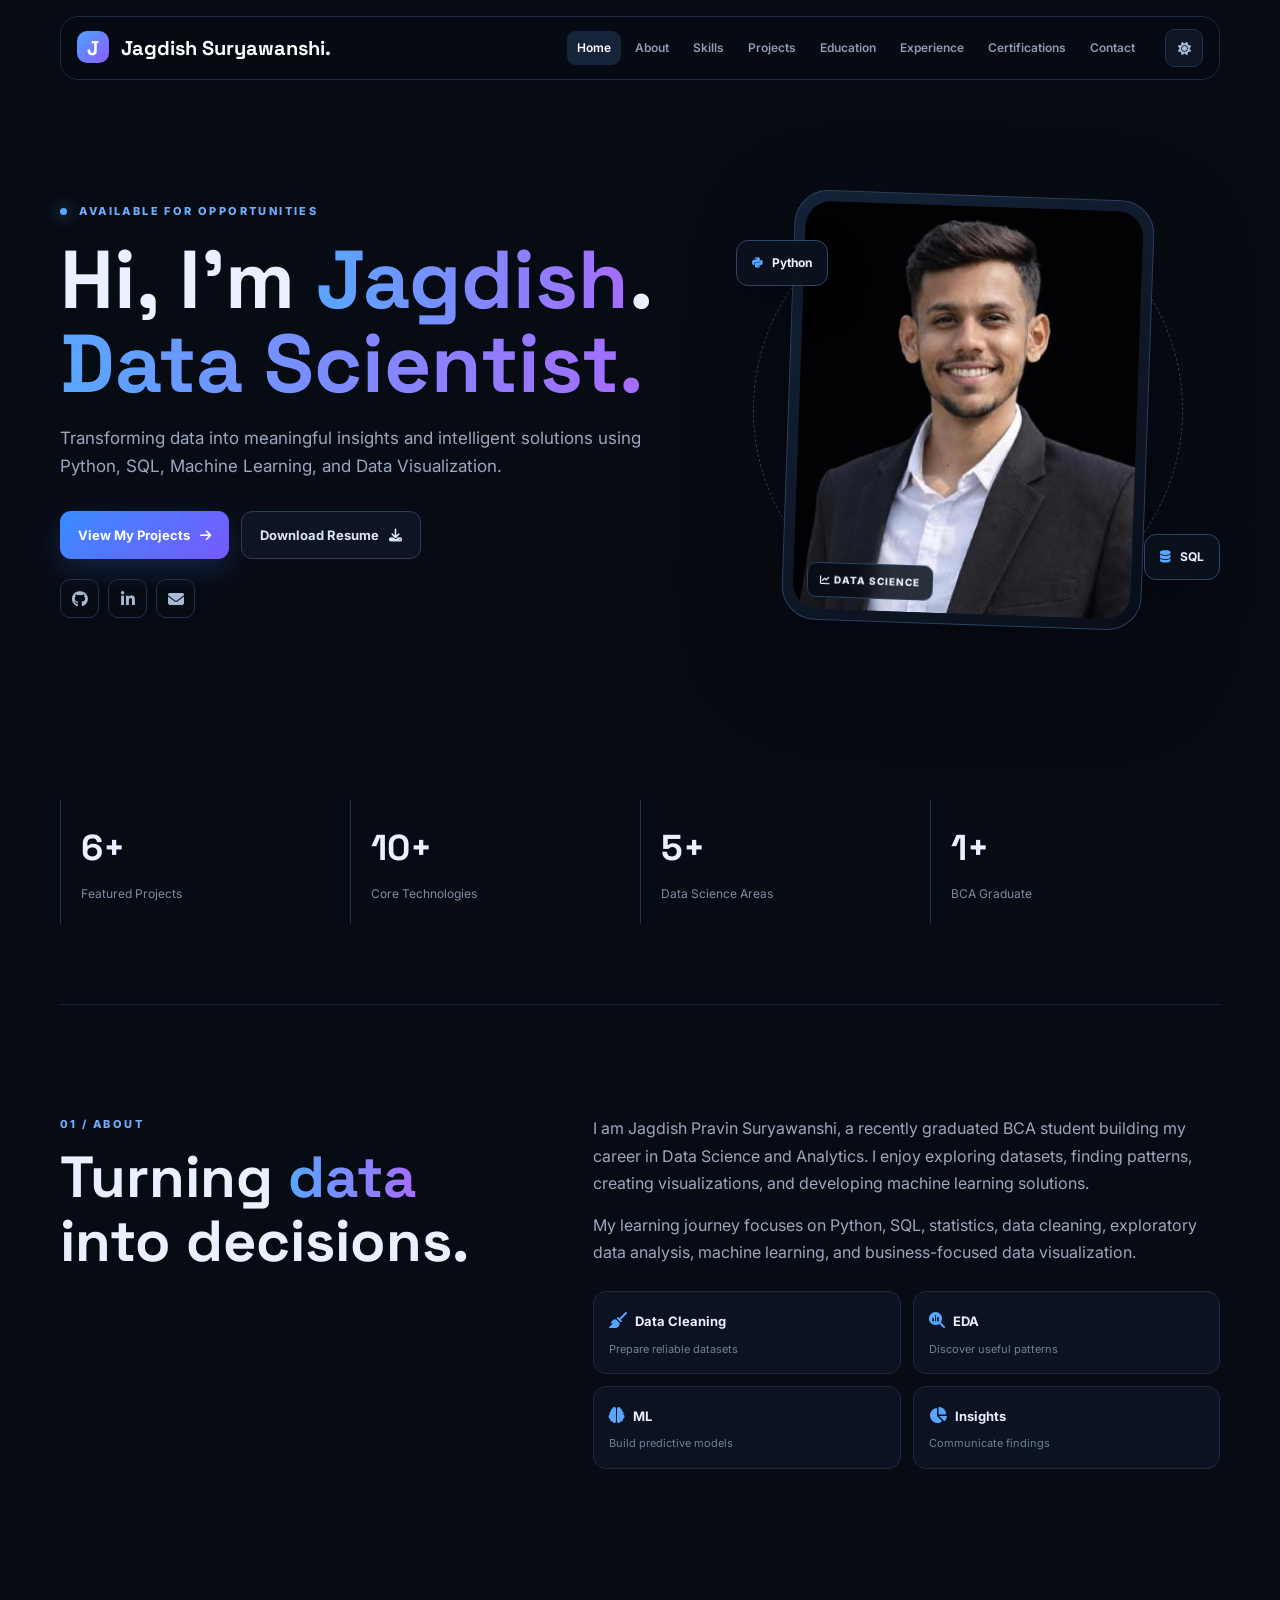
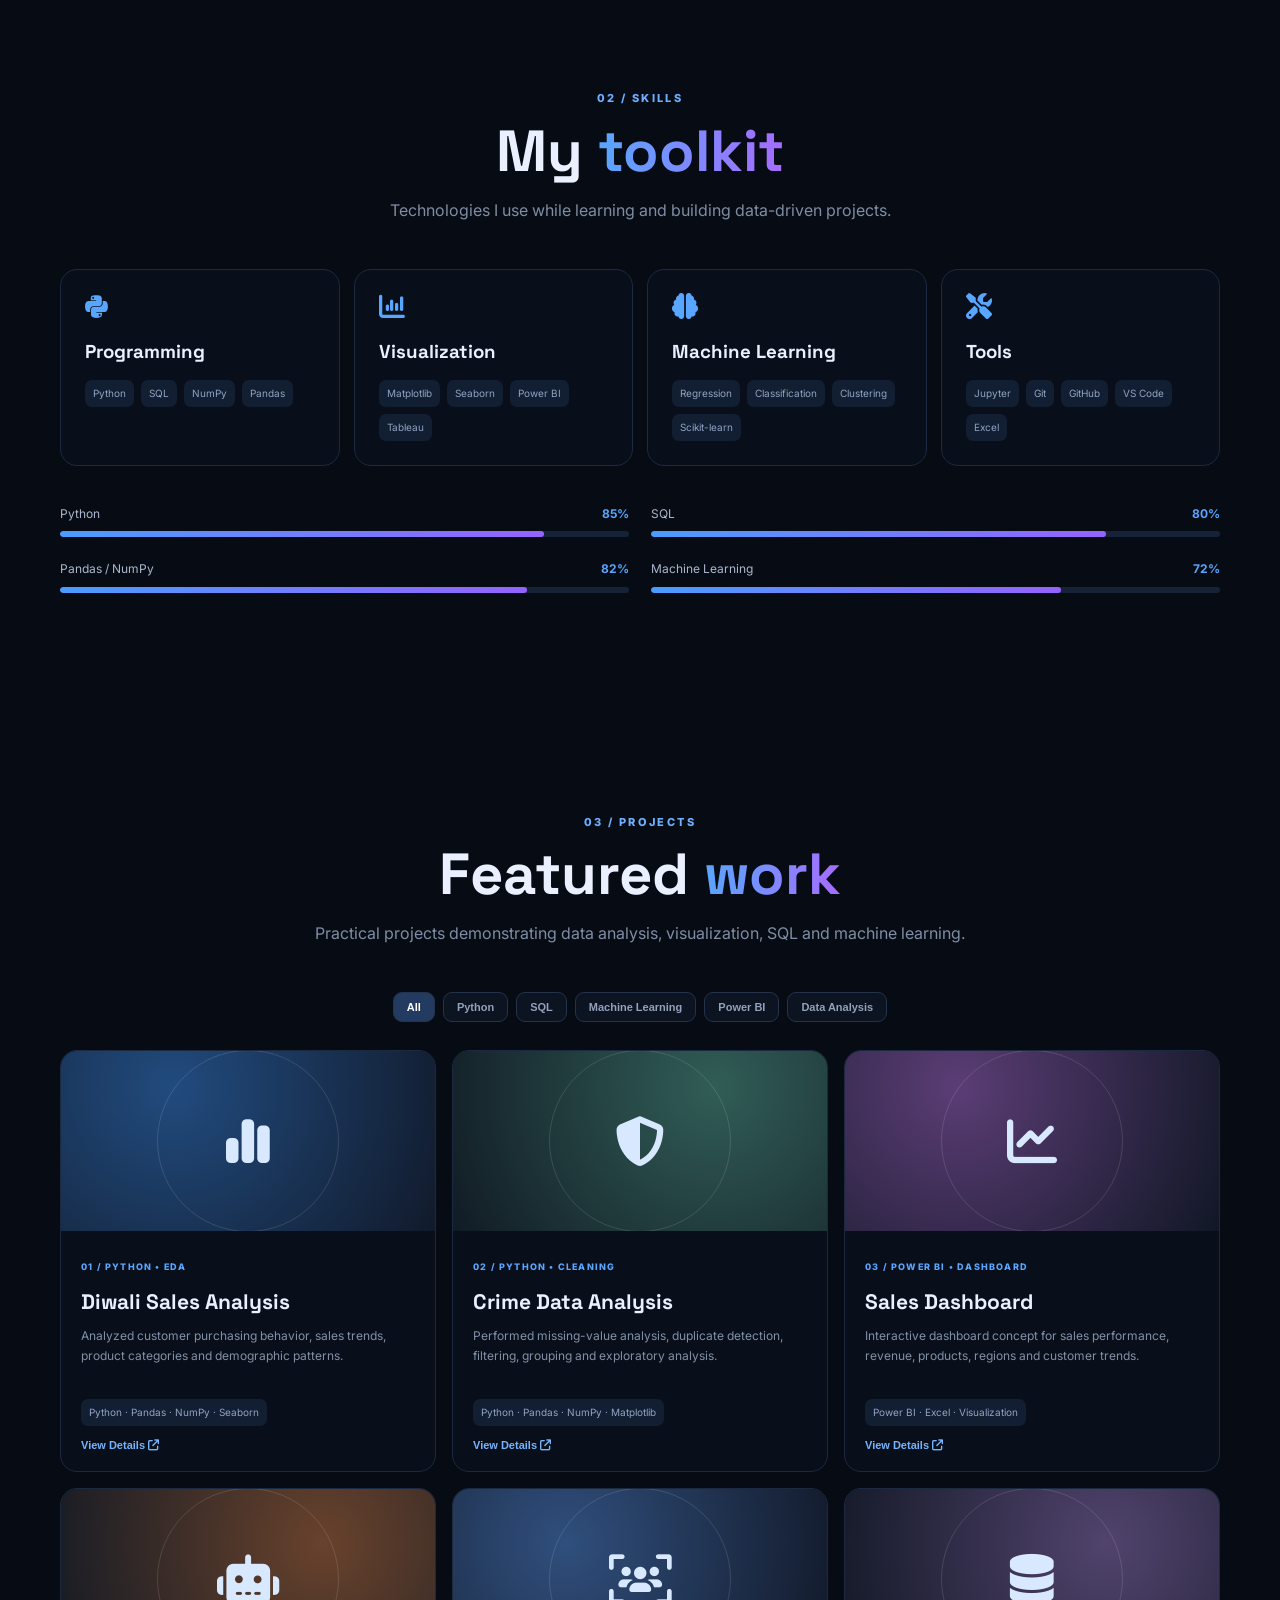
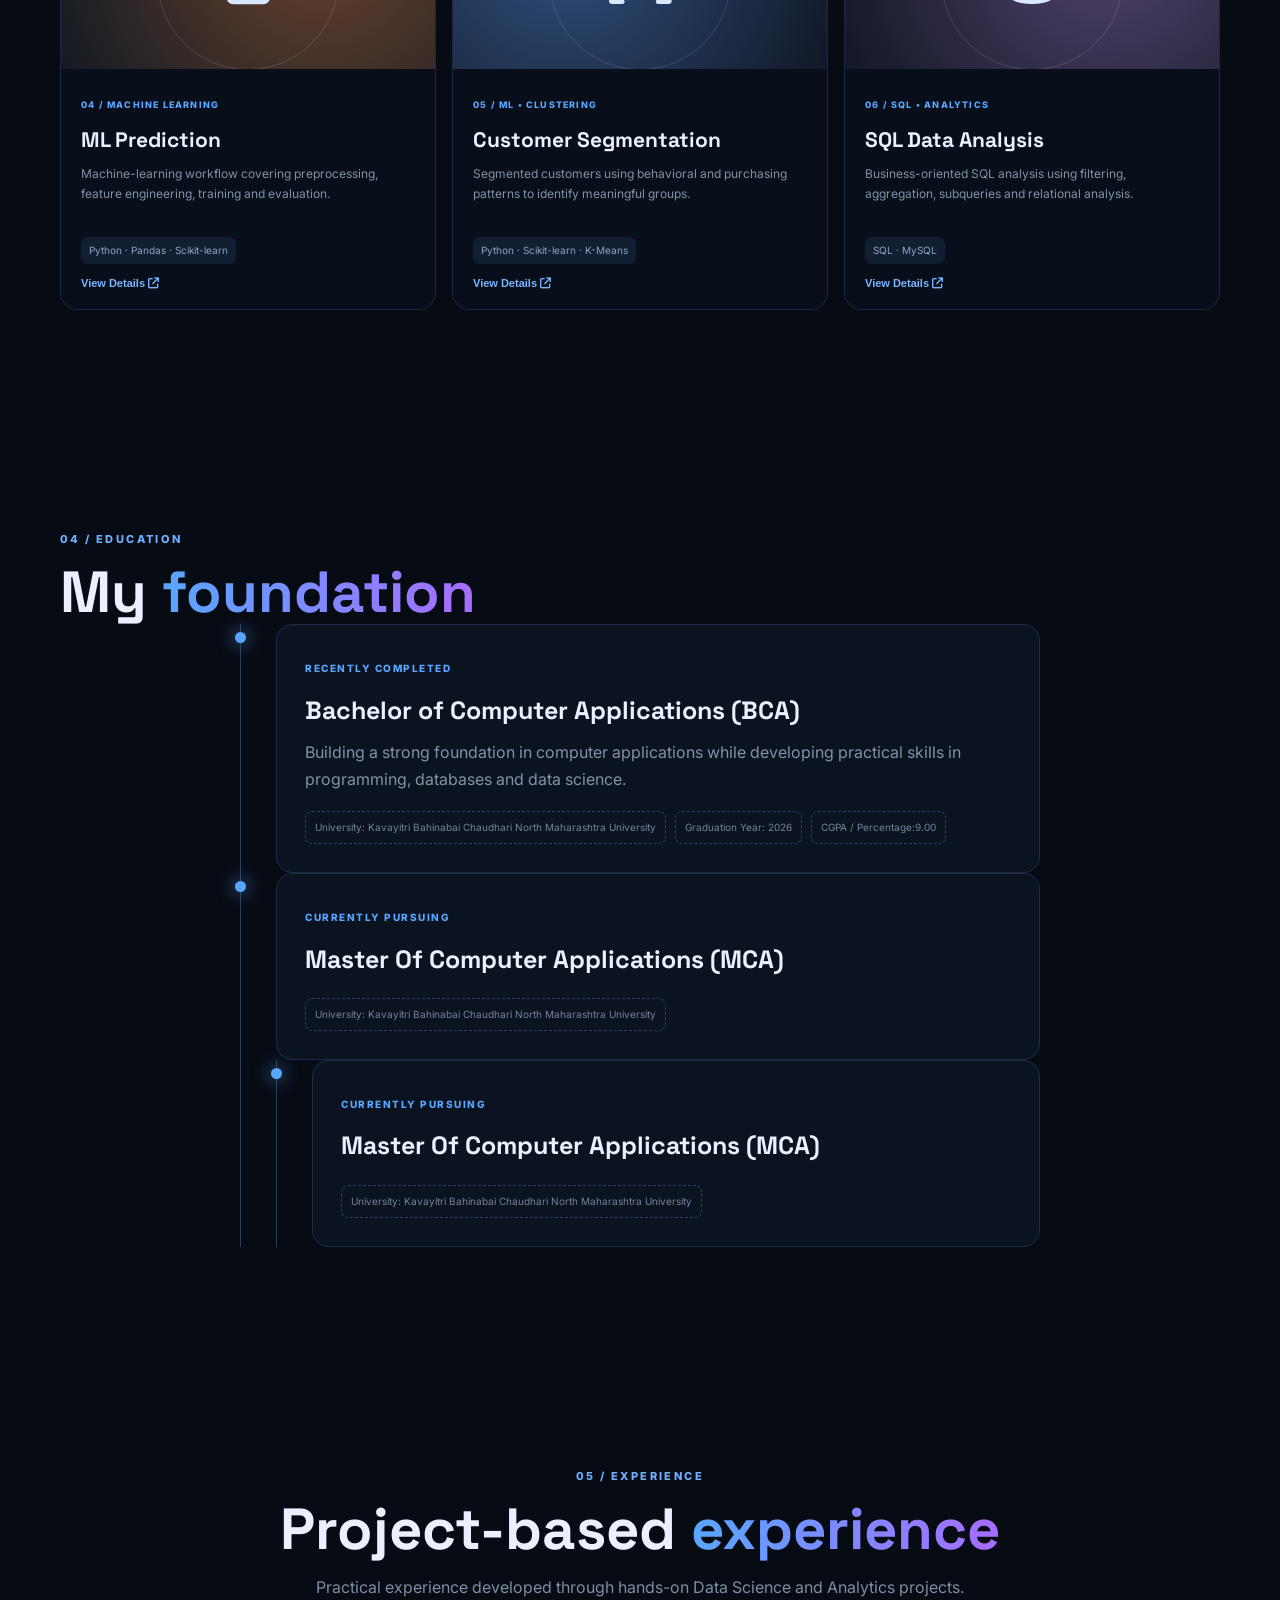
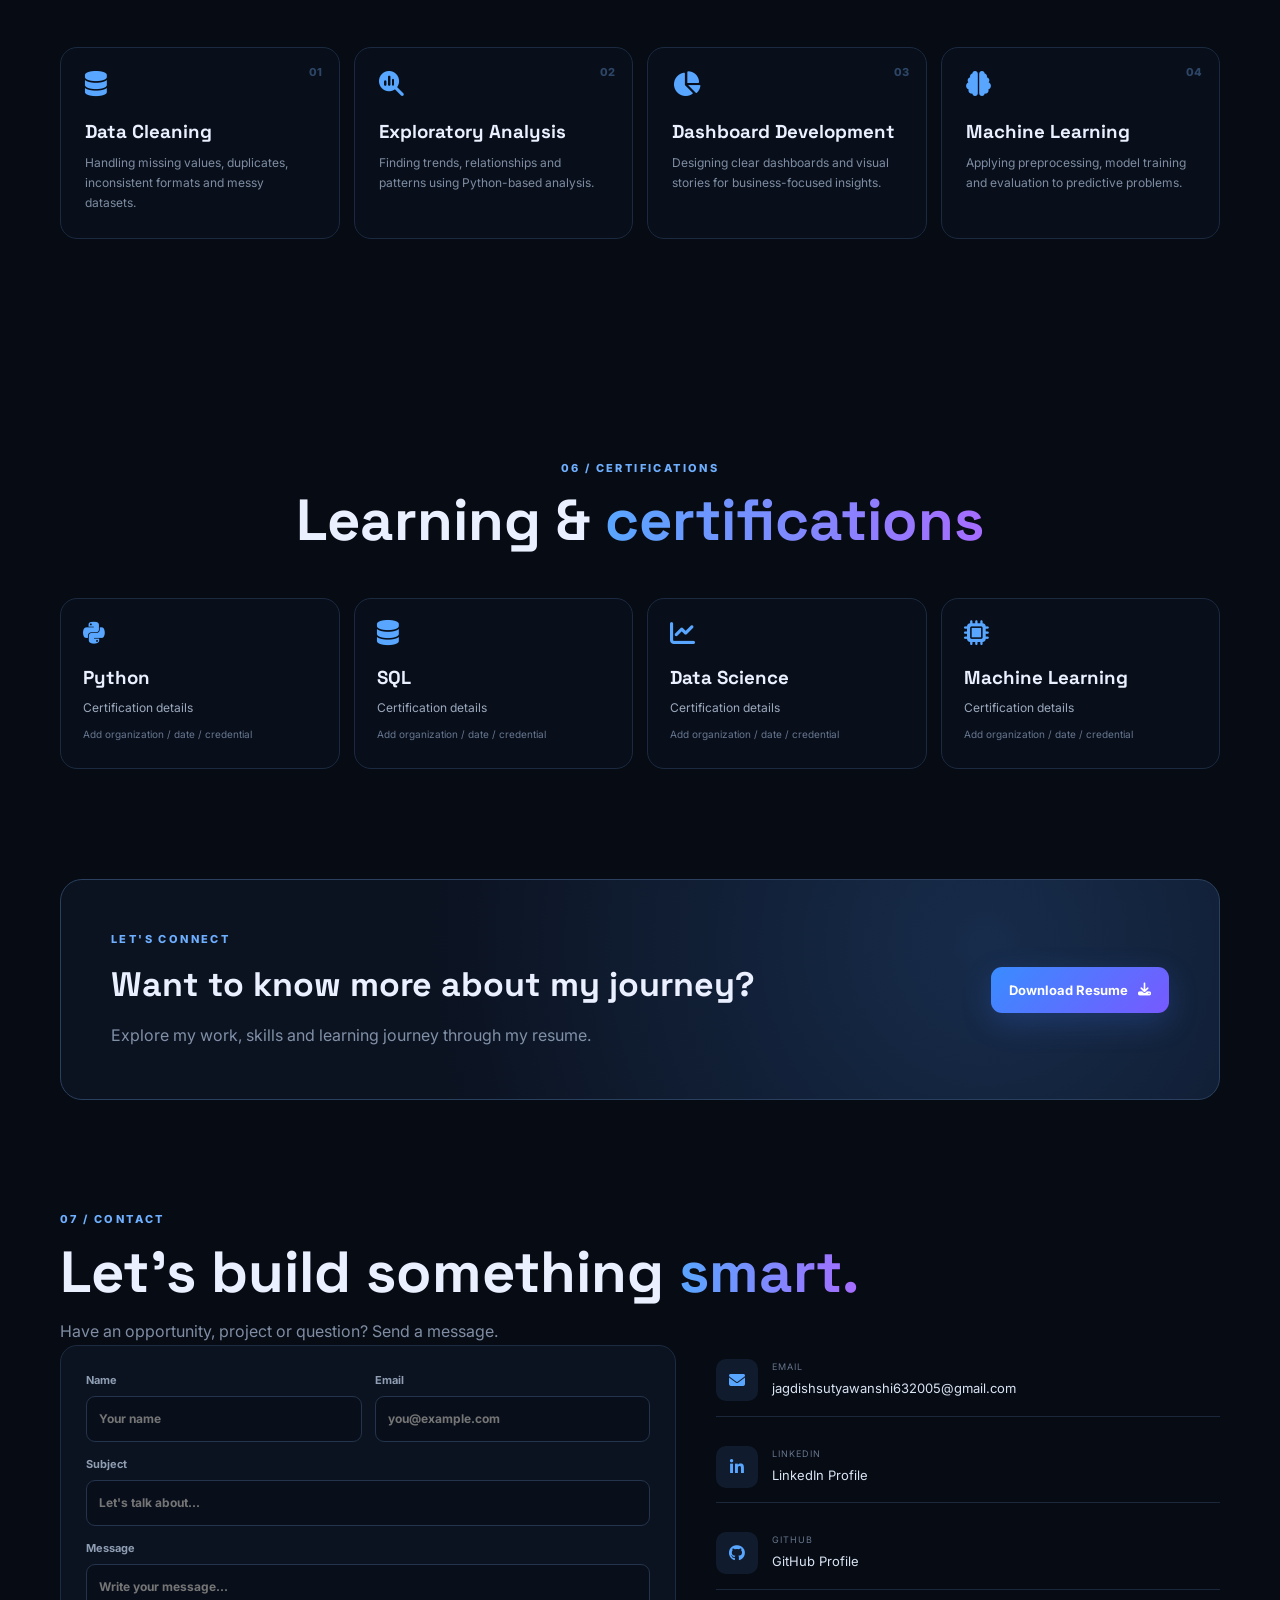
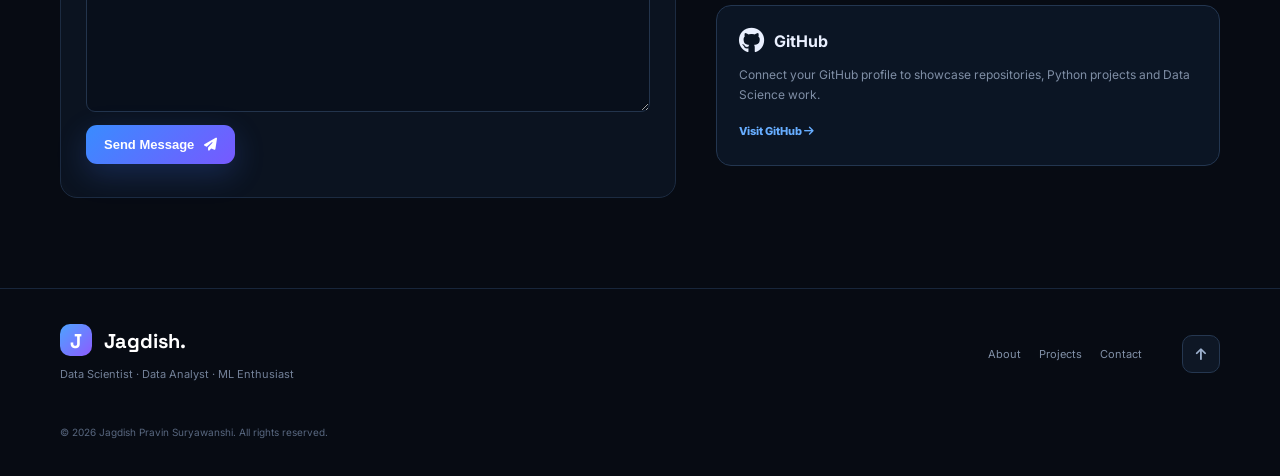
==== index.html @ 7323a3c6 "second commit" ====
<!DOCTYPE html>
<html lang="en">
<head>
  <meta charset="UTF-8">
  <meta name="viewport" content="width=device-width, initial-scale=1.0">
  <meta name="description" content="Jagdish Pravin Suryawanshi - Data Scientist, Data Analyst and Machine Learning portfolio.">
  <meta name="keywords" content="Jagdish Pravin Suryawanshi, Data Scientist, Data Analyst, Python, SQL, Machine Learning, Power BI">
  <meta property="og:title" content="Jagdish Pravin Suryawanshi | Data Scientist Portfolio">
  <meta property="og:description" content="Modern Data Scientist portfolio featuring Python, SQL, Machine Learning and Data Visualization projects.">
  <title>Jagdish Pravin Suryawanshi | Data Scientist Portfolio</title>
  <link rel="preconnect" href="https://fonts.googleapis.com">
  <link rel="preconnect" href="https://fonts.gstatic.com" crossorigin>
  <link href="https://fonts.googleapis.com/css2?family=Inter:wght@400;500;600;700;800&family=Space+Grotesk:wght@500;600;700&display=swap" rel="stylesheet">
  <link rel="stylesheet" href="https://cdnjs.cloudflare.com/ajax/libs/font-awesome/6.5.2/css/all.min.css">
  <link rel="stylesheet" href="css/style.css">
</head>
<body>
  <div class="bg-grid"></div>
  <header class="navbar" id="navbar">
    <a href="#home" class="brand"><span>J</span> Jagdish  Suryawanshi.</a>
    <button class="menu-btn" id="menuBtn" aria-label="Open menu"><i class="fa-solid fa-bars"></i></button>
    <nav id="navMenu">
      <a href="#home" class="active">Home</a><a href="#about">About</a><a href="#skills">Skills</a>
      <a href="#projects">Projects</a><a href="#education">Education</a><a href="#experience">Experience</a>
      <a href="#certifications">Certifications</a><a href="#contact">Contact</a>
    </nav>
    <button class="theme-btn" id="themeBtn" aria-label="Toggle theme"><i class="fa-solid fa-sun"></i></button>
  </header>

  <main>
    <section class="hero section" id="home">
      <div class="hero-copy reveal">
        <p class="eyebrow"><span></span> AVAILABLE FOR OPPORTUNITIES</p>
        <h1>Hi, I'm <span>Jagdish</span>.<br><strong>Data Scientist.</strong></h1>
        <p class="hero-text">Transforming data into meaningful insights and intelligent solutions using Python, SQL, Machine Learning, and Data Visualization.</p>
        <div class="hero-actions">
          <a class="btn primary" href="#projects">View My Projects <i class="fa-solid fa-arrow-right"></i></a>
          <a class="btn ghost" href="assets/Jagdish_Suryawanshi_Resume.pdf" download>Download Resume <i class="fa-solid fa-download"></i></a>
        </div>
        <div class="socials">
          <a href="https://github.com/jagdish211" target="_blank" aria-label="GitHub"><i class="fa-brands fa-github"></i></a>
          <a href="https://www.linkedin.com/in/jagdish-suryawanshi-9069403a0//" target="_blank" aria-label="LinkedIn"><i class="fa-brands fa-linkedin-in"></i></a>
          <a href="mailto:your-email@example.com" aria-label="Email"><i class="fa-solid fa-envelope"></i></a>
        </div>
      </div>
      <div class="hero-photo reveal">
        <div class="photo-orbit"></div>
        <div class="photo-card">
          <img src="assets/profile.jpg" alt="Jagdish Pravin Suryawanshi profile photo" onerror="this.style.display='none';this.nextElementSibling.style.display='flex'">
          <div class="photo-placeholder"><i class="fa-solid fa-user"></i><span>Add your photo</span><small>assets/profile.jpg</small></div>
          <div class="photo-tag"><i class="fa-solid fa-chart-line"></i> DATA SCIENCE</div>
        </div>
        <div class="float-card fc-one"><i class="fa-brands fa-python"></i><span>Python</span></div>
        <div class="float-card fc-two"><i class="fa-solid fa-database"></i><span>SQL</span></div>
      </div>
    </section>

    <section class="stats section">
      <div class="stat reveal"><strong data-count="6">0</strong><span>Featured Projects</span></div>
      <div class="stat reveal"><strong data-count="10">0</strong><span>Core Technologies</span></div>
      <div class="stat reveal"><strong data-count="5">0</strong><span>Data Science Areas</span></div>
      <div class="stat reveal"><strong data-count="1">0</strong><span>BCA Graduate</span></div>
    </section>

    <section class="section two-col" id="about">
      <div class="section-heading reveal"><p class="eyebrow">01 / ABOUT</p><h2>Turning <span>data</span> into decisions.</h2></div>
      <div class="about-copy reveal">
        <p>I am Jagdish Pravin Suryawanshi, a recently graduated BCA student building my career in Data Science and Analytics. I enjoy exploring datasets, finding patterns, creating visualizations, and developing machine learning solutions.</p>
        <p>My learning journey focuses on Python, SQL, statistics, data cleaning, exploratory data analysis, machine learning, and business-focused data visualization.</p>
        <div class="mini-grid">
          <div><i class="fa-solid fa-broom"></i><b>Data Cleaning</b><span>Prepare reliable datasets</span></div>
          <div><i class="fa-solid fa-magnifying-glass-chart"></i><b>EDA</b><span>Discover useful patterns</span></div>
          <div><i class="fa-solid fa-brain"></i><b>ML</b><span>Build predictive models</span></div>
          <div><i class="fa-solid fa-chart-pie"></i><b>Insights</b><span>Communicate findings</span></div>
        </div>
      </div>
    </section>

    <section class="section" id="skills">
      <div class="section-heading centered reveal"><p class="eyebrow">02 / SKILLS</p><h2>My <span>toolkit</span></h2><p>Technologies I use while learning and building data-driven projects.</p></div>
      <div class="skill-grid">
        <div class="skill-card reveal"><i class="fa-brands fa-python"></i><h3>Programming</h3><div class="chips"><span>Python</span><span>SQL</span><span>NumPy</span><span>Pandas</span></div></div>
        <div class="skill-card reveal"><i class="fa-solid fa-chart-column"></i><h3>Visualization</h3><div class="chips"><span>Matplotlib</span><span>Seaborn</span><span>Power BI</span><span>Tableau</span></div></div>
        <div class="skill-card reveal"><i class="fa-solid fa-brain"></i><h3>Machine Learning</h3><div class="chips"><span>Regression</span><span>Classification</span><span>Clustering</span><span>Scikit-learn</span></div></div>
        <div class="skill-card reveal"><i class="fa-solid fa-screwdriver-wrench"></i><h3>Tools</h3><div class="chips"><span>Jupyter</span><span>Git</span><span>GitHub</span><span>VS Code</span><span>Excel</span></div></div>
      </div>
      <div class="bars">
        <div class="bar reveal"><div><span>Python</span><b>85%</b></div><i><em style="width:85%"></em></i></div>
        <div class="bar reveal"><div><span>SQL</span><b>80%</b></div><i><em style="width:80%"></em></i></div>
        <div class="bar reveal"><div><span>Pandas / NumPy</span><b>82%</b></div><i><em style="width:82%"></em></i></div>
        <div class="bar reveal"><div><span>Machine Learning</span><b>72%</b></div><i><em style="width:72%"></em></i></div>
      </div>
    </section>

    <section class="section" id="projects">
      <div class="section-heading centered reveal"><p class="eyebrow">03 / PROJECTS</p><h2>Featured <span>work</span></h2><p>Practical projects demonstrating data analysis, visualization, SQL and machine learning.</p></div>
      <div class="filters reveal">
        <button class="filter active" data-filter="all">All</button><button class="filter" data-filter="python">Python</button>
        <button class="filter" data-filter="sql">SQL</button><button class="filter" data-filter="ml">Machine Learning</button>
        <button class="filter" data-filter="powerbi">Power BI</button><button class="filter" data-filter="analysis">Data Analysis</button>
      </div>
      <div class="project-grid">
        <article class="project-card reveal" data-tags="python analysis"><div class="project-visual pv1"><i class="fa-solid fa-chart-simple"></i></div><div class="project-body"><small>01 / PYTHON • EDA</small><h3>Diwali Sales Analysis</h3><p>Analyzed customer purchasing behavior, sales trends, product categories and demographic patterns.</p><div class="tech">Python · Pandas · NumPy · Seaborn</div><button class="details-btn" data-project="0">View Details <i class="fa-solid fa-arrow-up-right-from-square"></i></button></div></article>
        <article class="project-card reveal" data-tags="python analysis"><div class="project-visual pv2"><i class="fa-solid fa-shield-halved"></i></div><div class="project-body"><small>02 / PYTHON • CLEANING</small><h3>Crime Data Analysis</h3><p>Performed missing-value analysis, duplicate detection, filtering, grouping and exploratory analysis.</p><div class="tech">Python · Pandas · NumPy · Matplotlib</div><button class="details-btn" data-project="1">View Details <i class="fa-solid fa-arrow-up-right-from-square"></i></button></div></article>
        <article class="project-card reveal" data-tags="powerbi analysis"><div class="project-visual pv3"><i class="fa-solid fa-chart-line"></i></div><div class="project-body"><small>03 / POWER BI • DASHBOARD</small><h3>Sales Dashboard</h3><p>Interactive dashboard concept for sales performance, revenue, products, regions and customer trends.</p><div class="tech">Power BI · Excel · Visualization</div><button class="details-btn" data-project="2">View Details <i class="fa-solid fa-arrow-up-right-from-square"></i></button></div></article>
        <article class="project-card reveal" data-tags="python ml"><div class="project-visual pv4"><i class="fa-solid fa-robot"></i></div><div class="project-body"><small>04 / MACHINE LEARNING</small><h3>ML Prediction</h3><p>Machine-learning workflow covering preprocessing, feature engineering, training and evaluation.</p><div class="tech">Python · Pandas · Scikit-learn</div><button class="details-btn" data-project="3">View Details <i class="fa-solid fa-arrow-up-right-from-square"></i></button></div></article>
        <article class="project-card reveal" data-tags="python ml"><div class="project-visual pv5"><i class="fa-solid fa-users-viewfinder"></i></div><div class="project-body"><small>05 / ML • CLUSTERING</small><h3>Customer Segmentation</h3><p>Segmented customers using behavioral and purchasing patterns to identify meaningful groups.</p><div class="tech">Python · Scikit-learn · K-Means</div><button class="details-btn" data-project="4">View Details <i class="fa-solid fa-arrow-up-right-from-square"></i></button></div></article>
        <article class="project-card reveal" data-tags="sql analysis"><div class="project-visual pv6"><i class="fa-solid fa-database"></i></div><div class="project-body"><small>06 / SQL • ANALYTICS</small><h3>SQL Data Analysis</h3><p>Business-oriented SQL analysis using filtering, aggregation, subqueries and relational analysis.</p><div class="tech">SQL · MySQL</div><button class="details-btn" data-project="5">View Details <i class="fa-solid fa-arrow-up-right-from-square"></i></button></div></article>
      </div>
    </section>

    <section class="section timeline-section" id="education">
      <div class="section-heading reveal"><p class="eyebrow">04 / EDUCATION</p><h2>My <span>foundation</span></h2></div>
      <div class="timeline reveal"><div class="timeline-dot"></div><div class="timeline-content"><span class="date">RECENTLY COMPLETED</span><h3>Bachelor of Computer Applications (BCA)</h3><p>Building a strong foundation in computer applications while developing practical skills in programming, databases and data science.</p><div class="placeholder-row"><span>University: Kavayitri Bahinabai Chaudhari North Maharashtra University</span><span>Graduation Year: 2026</span><span>CGPA / Percentage:9.00</span></div></div></div>
      <div class="timeline reveal"><div class="timeline-dot"></div><div class="timeline-content"><span class="date">CURRENTLY PURSUING</span><h3>Master Of Computer Applications (MCA)</h3><p></p><div class="placeholder-row"><span>University: Kavayitri Bahinabai Chaudhari North Maharashtra University</span></div></div>
      <div class="timeline reveal"><div class="timeline-dot"></div><div class="timeline-content"><span class="date">CURRENTLY PURSUING</span><h3>Master Of Computer Applications (MCA)</h3><p></p><div class="placeholder-row"><span>University: Kavayitri Bahinabai Chaudhari North Maharashtra University</span></div></div>
    </section>

    <section class="section" id="experience">
      <div class="section-heading centered reveal"><p class="eyebrow">05 / EXPERIENCE</p><h2>Project-based <span>experience</span></h2><p>Practical experience developed through hands-on Data Science and Analytics projects.</p></div>
      <div class="experience-grid">
        <div class="exp-card reveal"><span>01</span><i class="fa-solid fa-database"></i><h3>Data Cleaning</h3><p>Handling missing values, duplicates, inconsistent formats and messy datasets.</p></div>
        <div class="exp-card reveal"><span>02</span><i class="fa-solid fa-magnifying-glass-chart"></i><h3>Exploratory Analysis</h3><p>Finding trends, relationships and patterns using Python-based analysis.</p></div>
        <div class="exp-card reveal"><span>03</span><i class="fa-solid fa-chart-pie"></i><h3>Dashboard Development</h3><p>Designing clear dashboards and visual stories for business-focused insights.</p></div>
        <div class="exp-card reveal"><span>04</span><i class="fa-solid fa-brain"></i><h3>Machine Learning</h3><p>Applying preprocessing, model training and evaluation to predictive problems.</p></div>
      </div>
    </section>

    <section class="section" id="certifications">
      <div class="section-heading centered reveal"><p class="eyebrow">06 / CERTIFICATIONS</p><h2>Learning & <span>certifications</span></h2></div>
      <div class="cert-grid">
        <div class="cert-card reveal"><i class="fa-brands fa-python"></i><h3>Python</h3><p>Certification details</p><span>Add organization / date / credential</span></div>
        <div class="cert-card reveal"><i class="fa-solid fa-database"></i><h3>SQL</h3><p>Certification details</p><span>Add organization / date / credential</span></div>
        <div class="cert-card reveal"><i class="fa-solid fa-chart-line"></i><h3>Data Science</h3><p>Certification details</p><span>Add organization / date / credential</span></div>
        <div class="cert-card reveal"><i class="fa-solid fa-microchip"></i><h3>Machine Learning</h3><p>Certification details</p><span>Add organization / date / credential</span></div>
      </div>
    </section>

    <section class="resume-cta section reveal">
      <div><p class="eyebrow">LET'S CONNECT</p><h2>Want to know more about my journey?</h2><p>Explore my work, skills and learning journey through my resume.</p></div>
      <a class="btn primary" href="assets/Jagdish_Suryawanshi_Resume.pdf" download>Download Resume <i class="fa-solid fa-download"></i></a>
    </section>

    <section class="section contact" id="contact">
      <div class="section-heading reveal"><p class="eyebrow">07 / CONTACT</p><h2>Let's build something <span>smart.</span></h2><p>Have an opportunity, project or question? Send a message.</p></div>
      <div class="contact-grid">
        <form id="contactForm" class="contact-form reveal">
          <div class="input-row"><label>Name<input required type="text" placeholder="Your name"></label><label>Email<input required type="email" placeholder="you@example.com"></label></div>
          <label>Subject<input required type="text" placeholder="Let's talk about..."></label>
          <label>Message<textarea required rows="6" placeholder="Write your message..."></textarea></label>
          <button class="btn primary" type="submit">Send Message <i class="fa-solid fa-paper-plane"></i></button>
          <p id="formMsg" class="form-msg"></p>
        </form>
        <div class="contact-info reveal">
          <div class="contact-item"><i class="fa-solid fa-envelope"></i><div><small>EMAIL</small><a href="mailto:mailto:jagdishsutyawanshi632005@gmail.com">jagdishsutyawanshi632005@gmail.com</a></div></div>
          <div class="contact-item"><i class="fa-brands fa-linkedin-in"></i><div><small>LINKEDIN</small><a href="https://www.linkedin.com/" target="_blank">LinkedIn Profile</a></div></div>
          <div class="contact-item"><i class="fa-brands fa-github"></i><div><small>GITHUB</small><a href="https://github.com/" target="_blank">GitHub Profile</a></div></div>
          <div class="github-box"><div class="github-head"><i class="fa-brands fa-github"></i><strong>GitHub</strong></div><p>Connect your GitHub profile to showcase repositories, Python projects and Data Science work.</p><a href="https://github.com/" target="_blank">Visit GitHub <i class="fa-solid fa-arrow-right"></i></a></div>
        </div>
      </div>
    </section>
  </main>

  <footer><div><a class="brand" href="#home"><span>J</span> Jagdish.</a><p>Data Scientist · Data Analyst · ML Enthusiast</p></div><div class="footer-links"><a href="#about">About</a><a href="#projects">Projects</a><a href="#contact">Contact</a></div><button id="topBtn" aria-label="Back to top"><i class="fa-solid fa-arrow-up"></i></button><small>© <span id="year"></span> Jagdish Pravin Suryawanshi. All rights reserved.</small></footer>

  <div class="modal" id="projectModal" aria-hidden="true"><div class="modal-box"><button class="modal-close" id="modalClose"><i class="fa-solid fa-xmark"></i></button><span class="eyebrow" id="modalTag"></span><h2 id="modalTitle"></h2><p id="modalDescription"></p><div class="modal-meta"><div><b>Dataset</b><span id="modalDataset"></span></div><div><b>Tools</b><span id="modalTools"></span></div><div><b>Methodology</b><span id="modalMethod"></span></div><div><b>Key Insight</b><span id="modalInsight"></span></div></div><a class="btn primary" href="https://github.com/" target="_blank">GitHub <i class="fa-brands fa-github"></i></a></div></div>
  <script src="js/script.js"></script>
</body>
</html>
---- css/style.css ----
*{box-sizing:border-box;margin:0;padding:0}html{scroll-behavior:smooth}body{font-family:Inter,sans-serif;background:#070b13;color:#eaf0ff;line-height:1.7;overflow-x:hidden}.bg-grid{position:fixed;inset:0;pointer-events:none;opacity:.16;background-image:linear-gradient(rgba(90,150,255,.08) 1px,transparent 1px),linear-gradient(90deg,rgba(90,150,255,.08) 1px,transparent 1px);background-size:50px 50px;mask-image:linear-gradient(to bottom,#000,transparent 85%)}body.light{background:#f4f7fb;color:#101827}body.light .navbar,body.light .skill-card,body.light .project-card,body.light .exp-card,body.light .cert-card,body.light .contact-form,body.light .github-box,body.light .timeline-content{background:rgba(255,255,255,.8);border-color:#dce4f1}body.light .hero-text,body.light .section-heading p,body.light .about-copy p,body.light .project-body p,body.light .exp-card p,body.light .cert-card p,body.light .timeline-content p,body.light .contact-info,body.light footer p{color:#586579}body.light .chips span{background:#eef3fb;color:#31405a}.navbar{position:fixed;z-index:20;top:16px;left:50%;transform:translateX(-50%);width:min(1160px,calc(100% - 28px));padding:12px 16px;border:1px solid #1d2a40;background:rgba(7,11,19,.78);backdrop-filter:blur(18px);border-radius:18px;display:flex;align-items:center;gap:20px;transition:.3s}.brand{font-family:"Space Grotesk";font-weight:700;font-size:20px;color:#fff;text-decoration:none;white-space:nowrap}.brand span{display:inline-grid;place-items:center;width:32px;height:32px;border-radius:10px;background:linear-gradient(135deg,#4da3ff,#8d5cff);margin-right:7px}.navbar nav{display:flex;gap:4px;margin-left:auto}.navbar nav a{padding:7px 10px;color:#8e9bb2;text-decoration:none;font-size:12px;font-weight:600;border-radius:9px}.navbar nav a:hover,.navbar nav a.active{color:#fff;background:#16243a}.theme-btn,.menu-btn{border:1px solid #25344d;background:#0e1625;color:#a9bbd5;width:38px;height:38px;border-radius:10px;cursor:pointer}.menu-btn{display:none}.section{width:min(1160px,calc(100% - 36px));margin:auto;padding:110px 0}.hero{min-height:780px;display:grid;grid-template-columns:1.1fr .9fr;align-items:center;gap:40px;padding-top:150px}.eyebrow{font-size:11px;letter-spacing:2.4px;font-weight:800;color:#6eafff}.eyebrow span{display:inline-block;width:7px;height:7px;border-radius:50%;background:#58a6ff;box-shadow:0 0 16px #58a6ff;margin-right:8px}.hero h1{font-family:"Space Grotesk";font-size:clamp(48px,7vw,82px);line-height:1.02;margin:18px 0}.hero h1 span,.hero h1 strong,h2 span{background:linear-gradient(90deg,#58a6ff,#a66cff);-webkit-background-clip:text;background-clip:text;color:transparent}.hero h1 strong{display:inline-block}.hero-text{max-width:650px;color:#9aa9bf;font-size:17px}.hero-actions{display:flex;gap:12px;margin:30px 0 20px;flex-wrap:wrap}.btn{display:inline-flex;align-items:center;gap:10px;padding:12px 18px;border-radius:11px;text-decoration:none;font-weight:700;font-size:13px;border:1px solid #2b3d59;cursor:pointer}.btn.primary{background:linear-gradient(135deg,#398cff,#7759ff);color:white;border:0;box-shadow:0 10px 30px rgba(67,121,255,.22)}.btn.ghost{color:#dbe6fa;background:#0d1523}.btn:hover{transform:translateY(-2px)}.socials{display:flex;gap:9px}.socials a{width:39px;height:39px;display:grid;place-items:center;border:1px solid #22314a;border-radius:10px;color:#a9b9d1;text-decoration:none}.socials a:hover{color:#fff;border-color:#58a6ff}.hero-photo{position:relative;height:520px;display:grid;place-items:center}.photo-card{width:360px;height:430px;border:1px solid #2b4162;border-radius:34px;padding:10px;background:linear-gradient(145deg,rgba(22,37,60,.9),rgba(10,16,28,.9));box-shadow:0 35px 100px rgba(0,0,0,.35);transform:rotate(2deg);position:relative;z-index:2;overflow:hidden}.photo-card img{width:100%;height:100%;object-fit:cover;border-radius:26px}.photo-placeholder{display:none;width:100%;height:100%;border-radius:26px;background:radial-gradient(circle at 50% 25%,#203e66,#101827 60%);align-items:center;justify-content:center;flex-direction:column;color:#7f9bc2}.photo-placeholder i{font-size:70px;margin-bottom:12px}.photo-placeholder span{font-weight:800}.photo-placeholder small{color:#647793}.photo-tag{position:absolute;bottom:22px;left:24px;padding:8px 12px;background:rgba(6,11,20,.82);backdrop-filter:blur(10px);border:1px solid #2a4160;border-radius:9px;font-size:10px;font-weight:800;letter-spacing:1px}.photo-orbit{position:absolute;width:430px;height:430px;border:1px dashed #284668;border-radius:50%;animation:spin 20s linear infinite}.float-card{position:absolute;z-index:4;padding:12px 15px;border:1px solid #2c4667;background:rgba(10,18,31,.9);backdrop-filter:blur(10px);border-radius:12px;display:flex;gap:9px;align-items:center;font-weight:700;font-size:12px;box-shadow:0 15px 40px #0004}.float-card i{color:#58a6ff}.fc-one{top:90px;left:20px}.fc-two{right:0;bottom:90px}.stats{display:grid;grid-template-columns:repeat(4,1fr);padding-top:20px;padding-bottom:80px;border-bottom:1px solid #172238}.stat{padding:18px 20px;border-left:1px solid #24344e}.stat strong{font-family:"Space Grotesk";font-size:36px;display:block}.stat span{font-size:12px;color:#7e8ca2}.two-col{display:grid;grid-template-columns:.85fr 1.15fr;gap:70px}.section-heading h2{font-family:"Space Grotesk";font-size:clamp(35px,5vw,58px);line-height:1.1;margin-top:12px}.section-heading p:not(.eyebrow){color:#7f8da4;margin-top:13px}.centered{text-align:center;max-width:720px;margin:0 auto 45px}.about-copy p{color:#9aa8bd;margin-bottom:15px}.mini-grid{display:grid;grid-template-columns:1fr 1fr;gap:12px;margin-top:25px}.mini-grid div{border:1px solid #1c2a40;background:#0b1220;padding:15px;border-radius:13px}.mini-grid i{color:#58a6ff;margin-right:8px}.mini-grid b{font-size:13px}.mini-grid span{display:block;font-size:11px;color:#718199;margin-top:5px}.skill-grid{display:grid;grid-template-columns:repeat(4,1fr);gap:14px}.skill-card,.project-card,.exp-card,.cert-card{border:1px solid #1b2a41;background:rgba(10,17,29,.78);border-radius:17px}.skill-card{padding:24px}.skill-card>i{font-size:26px;color:#58a6ff}.skill-card h3{font-family:"Space Grotesk";margin:12px 0}.chips{display:flex;flex-wrap:wrap;gap:7px}.chips span,.tech{font-size:10px;padding:5px 8px;border-radius:7px;background:#121e31;color:#8fa4c3}.bars{display:grid;grid-template-columns:1fr 1fr;gap:22px;margin-top:38px}.bar div{display:flex;justify-content:space-between;font-size:12px;color:#aab8cd;margin-bottom:7px}.bar b{color:#58a6ff}.bar i{height:6px;display:block;background:#152238;border-radius:99px;overflow:hidden}.bar em{display:block;height:100%;background:linear-gradient(90deg,#4a9cff,#9562ff);border-radius:99px}.filters{display:flex;justify-content:center;gap:8px;flex-wrap:wrap;margin-bottom:28px}.filter{border:1px solid #23334b;background:#0c1422;color:#91a2ba;border-radius:9px;padding:8px 13px;cursor:pointer;font-size:11px;font-weight:700}.filter.active,.filter:hover{background:#243b61;color:white}.project-grid{display:grid;grid-template-columns:repeat(3,1fr);gap:16px}.project-card{overflow:hidden;transition:.3s}.project-card:hover{transform:translateY(-6px);border-color:#34577f}.project-visual{height:180px;display:grid;place-items:center;font-size:50px;color:#d8e8ff;position:relative;overflow:hidden}.project-visual:after{content:"";position:absolute;width:180px;height:180px;border-radius:50%;border:1px solid #ffffff20}.pv1{background:radial-gradient(circle at 30% 20%,#214b7e,#111a2b)}.pv2{background:radial-gradient(circle at 70% 20%,#315d56,#111b25)}.pv3{background:radial-gradient(circle at 30% 20%,#5b3d75,#111726)}.pv4{background:radial-gradient(circle at 70% 30%,#68422c,#141a24)}.pv5{background:radial-gradient(circle at 30% 30%,#304f7d,#111827)}.pv6{background:radial-gradient(circle at 70% 30%,#51436d,#121825)}.project-body{padding:20px}.project-body small{font-size:9px;color:#58a6ff;letter-spacing:1.2px;font-weight:800}.project-body h3{font-family:"Space Grotesk";font-size:21px;margin:6px 0}.project-body p{color:#8290a6;font-size:12px;min-height:60px}.tech{display:inline-block;margin:13px 0}.details-btn{display:block;border:0;background:none;color:#75b5ff;font-weight:800;font-size:11px;cursor:pointer}.timeline{position:relative;border-left:1px solid #2a3e5b;margin:0 auto;max-width:800px;padding-left:35px}.timeline-dot{position:absolute;left:-6px;top:8px;width:11px;height:11px;background:#58a6ff;border-radius:50%;box-shadow:0 0 18px #58a6ff}.timeline-content{padding:28px;border:1px solid #1d2c42;background:#0b1320;border-radius:16px}.date{font-size:10px;color:#58a6ff;font-weight:800;letter-spacing:1.5px}.timeline-content h3{font-family:"Space Grotesk";font-size:25px;margin:8px 0}.timeline-content p{color:#8491a7}.placeholder-row{display:flex;gap:9px;flex-wrap:wrap;margin-top:18px}.placeholder-row span{font-size:10px;padding:7px 9px;border:1px dashed #2c405d;color:#75849b;border-radius:7px}.experience-grid,.cert-grid{display:grid;grid-template-columns:repeat(4,1fr);gap:14px}.exp-card{padding:24px;position:relative}.exp-card>span{position:absolute;right:17px;top:15px;color:#2d4566;font-size:11px;font-weight:800}.exp-card i{font-size:25px;color:#58a6ff}.exp-card h3{font-family:"Space Grotesk";margin:15px 0 5px}.exp-card p{color:#7e8da3;font-size:12px}.cert-card{padding:22px}.cert-card i{font-size:25px;color:#58a6ff}.cert-card h3{font-family:"Space Grotesk";margin:12px 0 4px}.cert-card p{font-size:12px;color:#9ba9bd}.cert-card span{font-size:10px;color:#667791}.resume-cta{border:1px solid #29405e;background:radial-gradient(circle at 80% 30%,#172c4b,#0b1220 60%);border-radius:22px;padding:50px;display:flex;align-items:center;justify-content:space-between;gap:30px}.resume-cta h2{font-family:"Space Grotesk";font-size:34px;margin:8px 0}.resume-cta p:not(.eyebrow){color:#8090a7}.contact{padding-bottom:90px}.contact-grid{display:grid;grid-template-columns:1.1fr .9fr;gap:40px}.contact-form{border:1px solid #1c2b41;background:#0b1320;border-radius:17px;padding:25px}.contact-form label{display:block;font-size:11px;font-weight:700;color:#8f9eb3;margin-bottom:13px}.contact-form input,.contact-form textarea{display:block;width:100%;margin-top:6px;border:1px solid #23344c;background:#080f1b;color:white;border-radius:9px;padding:12px;font:inherit;font-size:12px;outline:none}.contact-form input:focus,.contact-form textarea:focus{border-color:#4e91e8}.input-row{display:grid;grid-template-columns:1fr 1fr;gap:13px}.form-msg{font-size:11px;color:#58a6ff;margin-top:8px}.contact-info{display:flex;flex-direction:column;gap:15px}.contact-item{display:flex;gap:14px;align-items:center;padding:14px 0;border-bottom:1px solid #1b283c}.contact-item>i{width:42px;height:42px;display:grid;place-items:center;background:#101c2e;border-radius:10px;color:#58a6ff}.contact-item small{display:block;font-size:9px;letter-spacing:1px;color:#65758d}.contact-item a{color:#d8e3f4;text-decoration:none;font-size:13px}.github-box{border:1px solid #233650;background:#0b1524;border-radius:15px;padding:22px}.github-head{display:flex;align-items:center;gap:10px}.github-head i{font-size:26px}.github-box p{font-size:12px;color:#7f8ea5;margin:10px 0}.github-box a{color:#67adff;text-decoration:none;font-size:11px;font-weight:800}footer{border-top:1px solid #18263b;padding:35px max(18px,calc((100% - 1160px)/2));display:grid;grid-template-columns:1fr auto auto;gap:40px;align-items:center}footer p{color:#738198;font-size:11px;margin-top:7px}.footer-links{display:flex;gap:18px}.footer-links a{font-size:11px;color:#8190a7;text-decoration:none}footer>small{grid-column:1/-1;color:#58677f;font-size:10px}#topBtn{border:1px solid #253750;background:#0e1725;color:#9cb0cd;width:38px;height:38px;border-radius:10px;cursor:pointer}.modal{position:fixed;inset:0;z-index:50;background:#02060cb8;backdrop-filter:blur(8px);display:none;place-items:center;padding:20px}.modal.open{display:grid}.modal-box{position:relative;width:min(700px,100%);background:#0c1524;border:1px solid #29415f;border-radius:20px;padding:35px;box-shadow:0 40px 100px #0008}.modal-box h2{font-family:"Space Grotesk";font-size:34px;margin:10px 0}.modal-box>p{color:#8c9ab0}.modal-close{position:absolute;right:18px;top:18px;border:1px solid #263951;background:#101b2c;color:#9db0c9;width:35px;height:35px;border-radius:9px;cursor:pointer}.modal-meta{display:grid;grid-template-columns:1fr 1fr;gap:12px;margin:22px 0}.modal-meta div{border:1px solid #1e3048;padding:14px;border-radius:10px}.modal-meta b,.modal-meta span{display:block}.modal-meta b{font-size:10px;color:#58a6ff;text-transform:uppercase}.modal-meta span{font-size:11px;color:#8997ac;margin-top:5px}.reveal{opacity:0;transform:translateY(20px);transition:opacity .7s ease,transform .7s ease}.reveal.visible{opacity:1;transform:none}@keyframes spin{to{transform:rotate(360deg)}}@media(max-width:980px){.navbar nav{display:none}.navbar nav.open{position:absolute;top:62px;left:0;right:0;display:flex;flex-direction:column;background:#0b1320;border:1px solid #22334b;border-radius:14px;padding:10px}.menu-btn{display:block;margin-left:auto}.hero{grid-template-columns:1fr}.hero-photo{order:-1;height:440px}.skill-grid,.experience-grid,.cert-grid{grid-template-columns:1fr 1fr}.project-grid{grid-template-columns:1fr 1fr}.two-col,.contact-grid{grid-template-columns:1fr;gap:35px}.stats{grid-template-columns:1fr 1fr}.resume-cta{flex-direction:column;align-items:flex-start}}@media(max-width:600px){.section{padding:80px 0}.hero{padding-top:125px}.hero-photo{height:370px}.photo-card{width:275px;height:330px}.photo-orbit{width:330px;height:330px}.fc-one{left:0;top:50px}.fc-two{right:0;bottom:45px}.hero h1{font-size:48px}.skill-grid,.project-grid,.experience-grid,.cert-grid,.bars{grid-template-columns:1fr}.stats{grid-template-columns:1fr 1fr}.stat strong{font-size:28px}.resume-cta{padding:30px}.resume-cta h2{font-size:27px}.input-row,.modal-meta{grid-template-columns:1fr}footer{grid-template-columns:1fr}.footer-links{order:3}.footer-links{flex-wrap:wrap}}
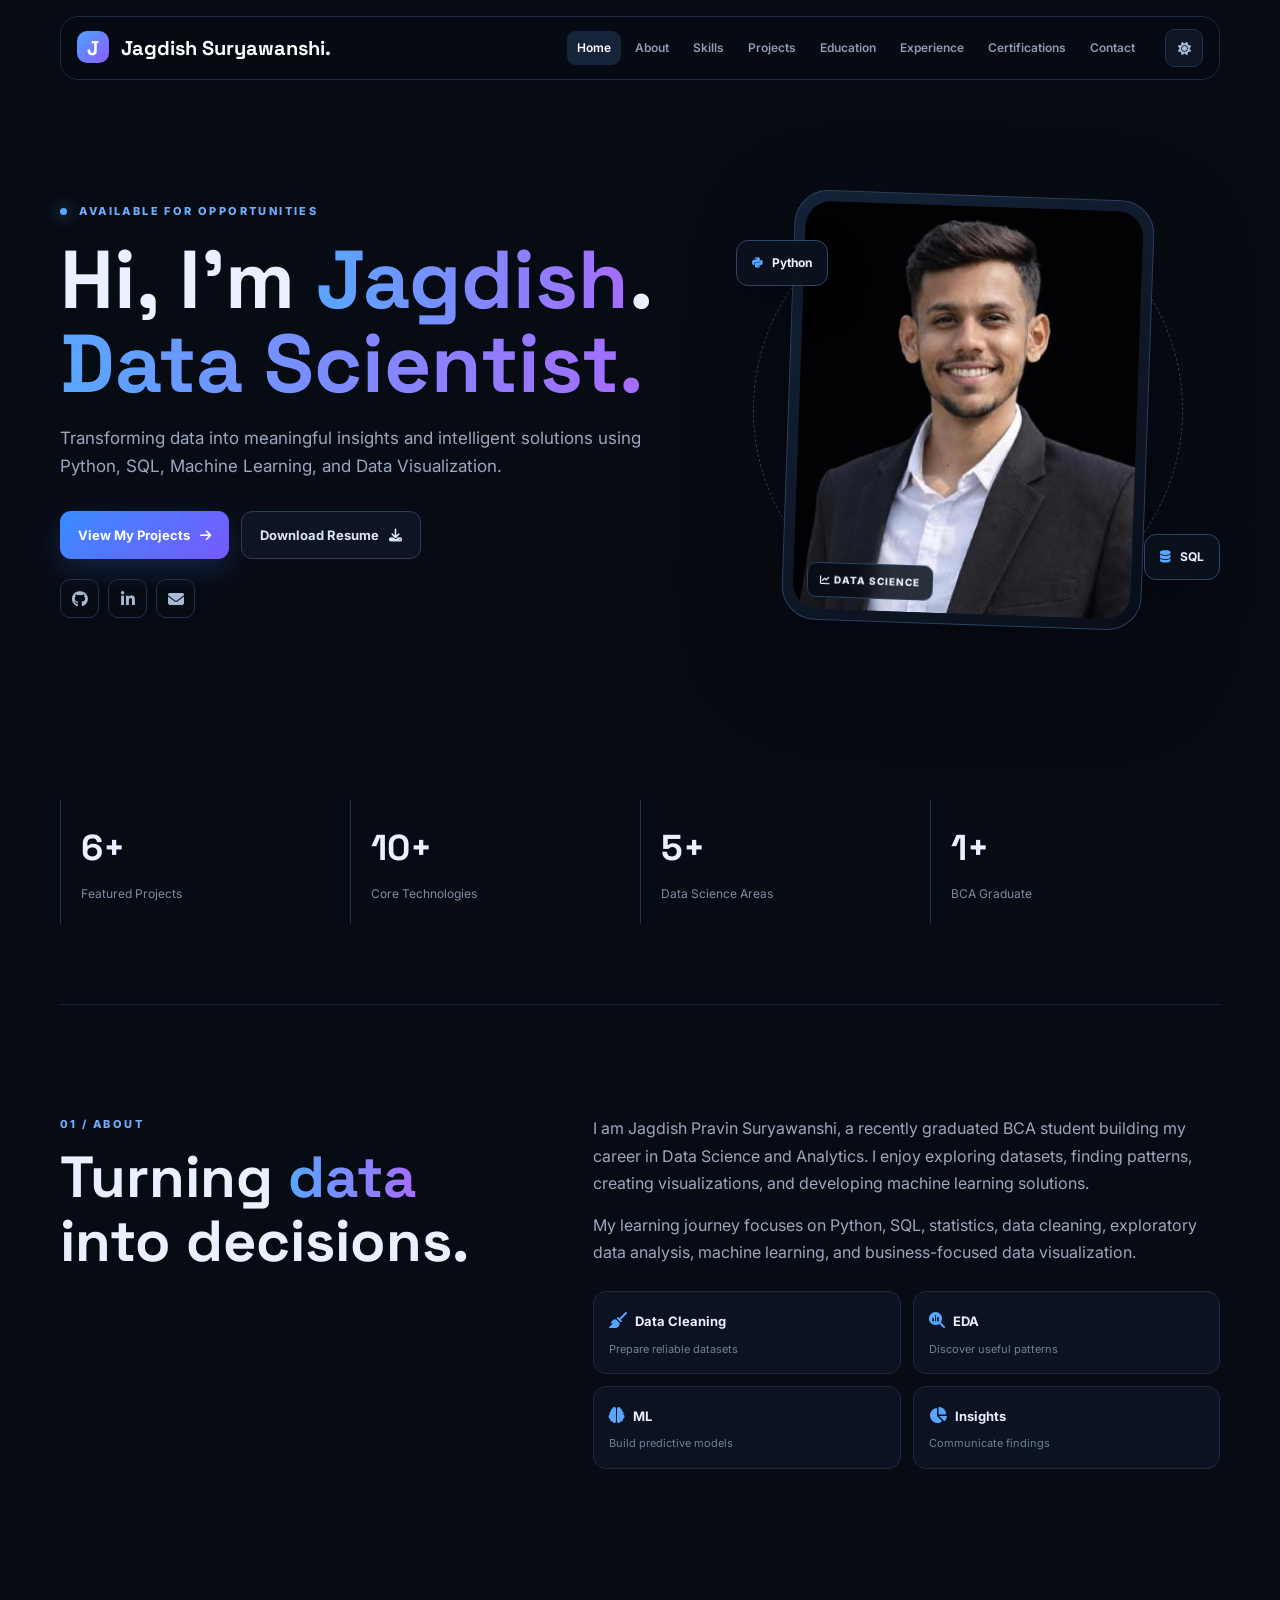
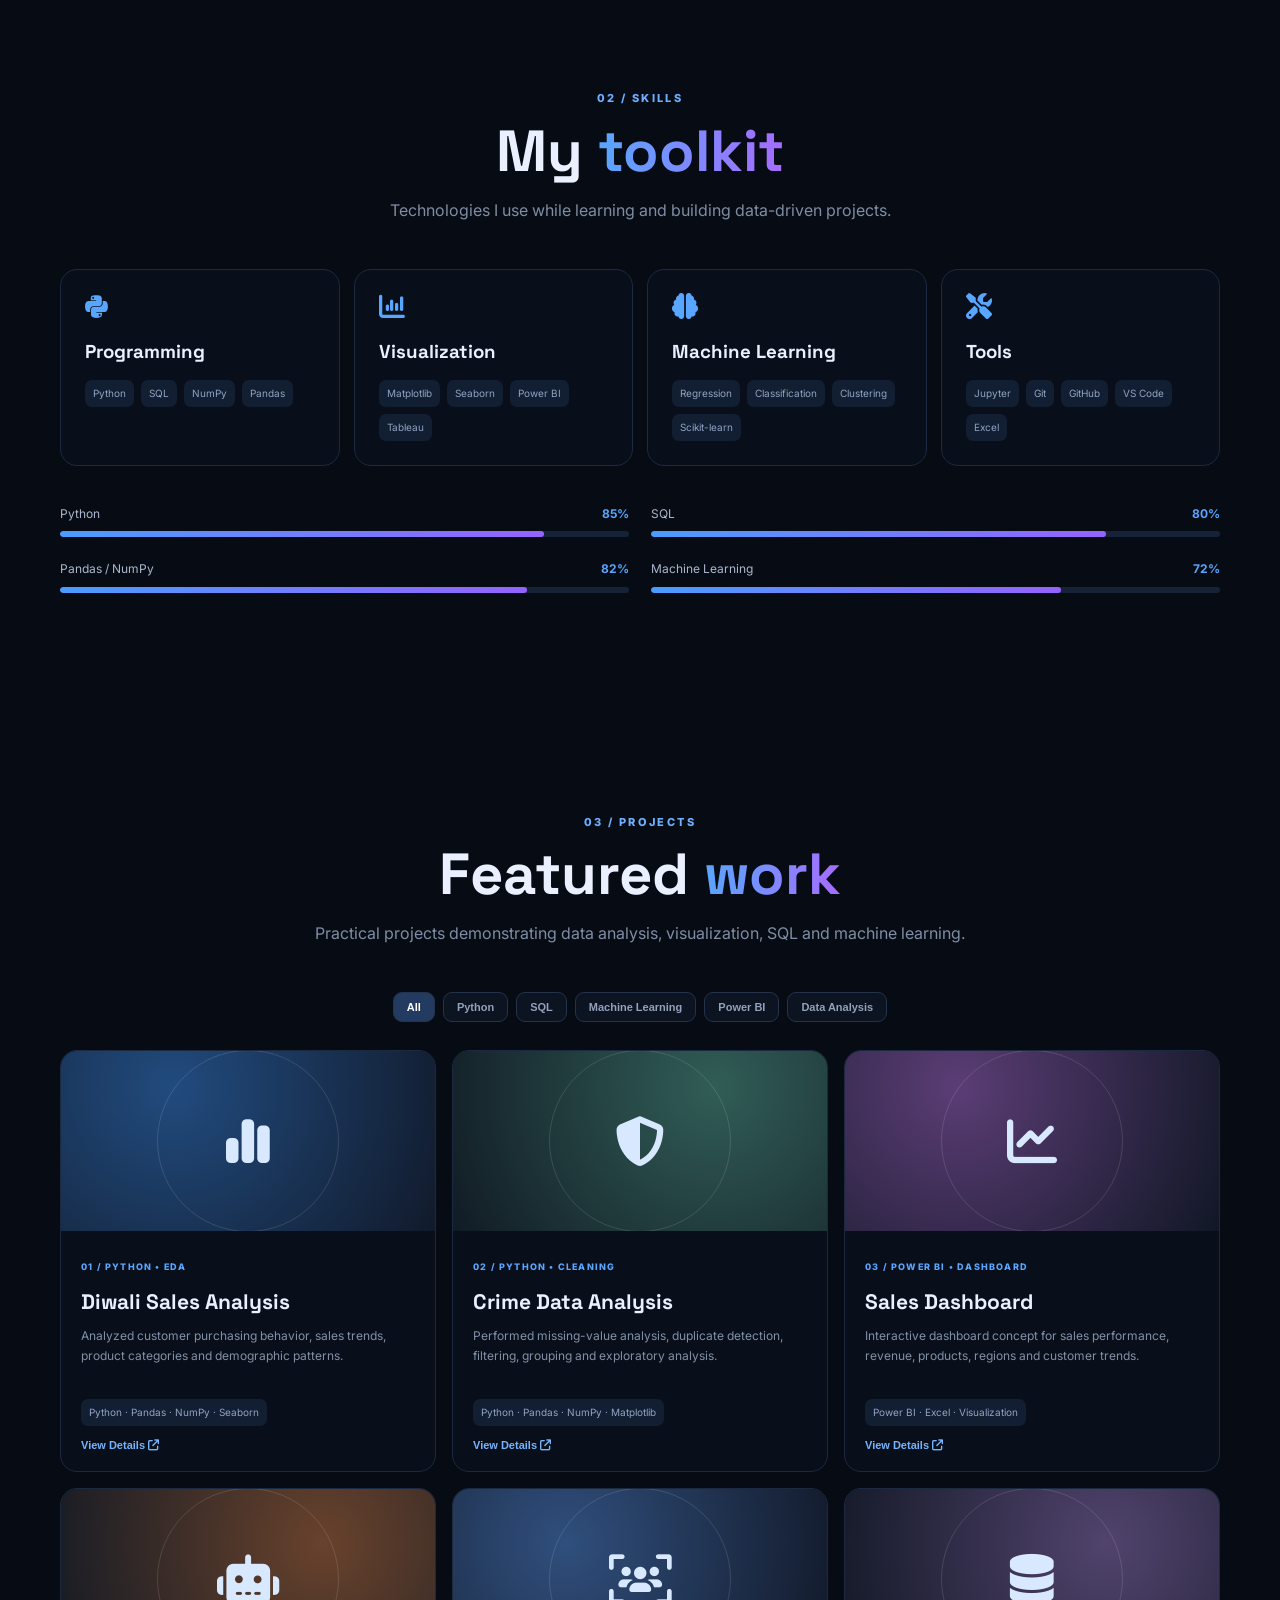
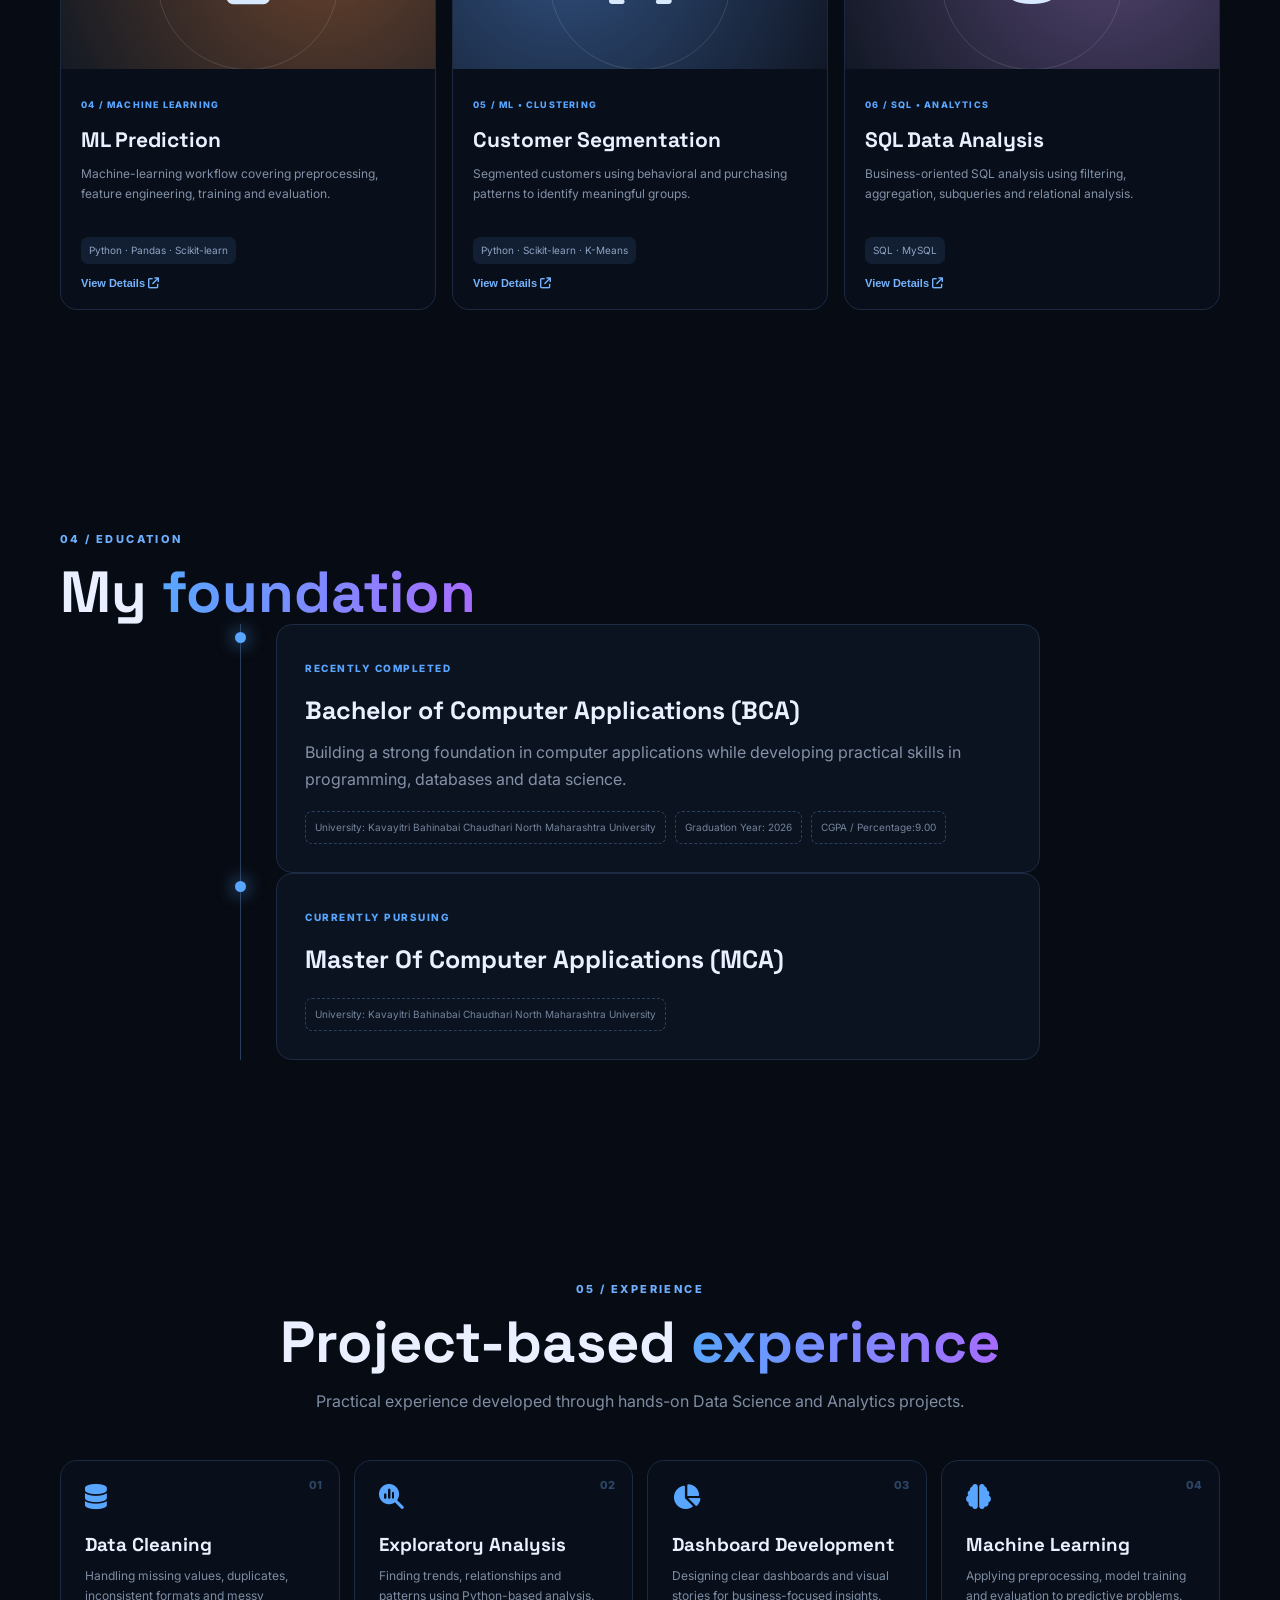
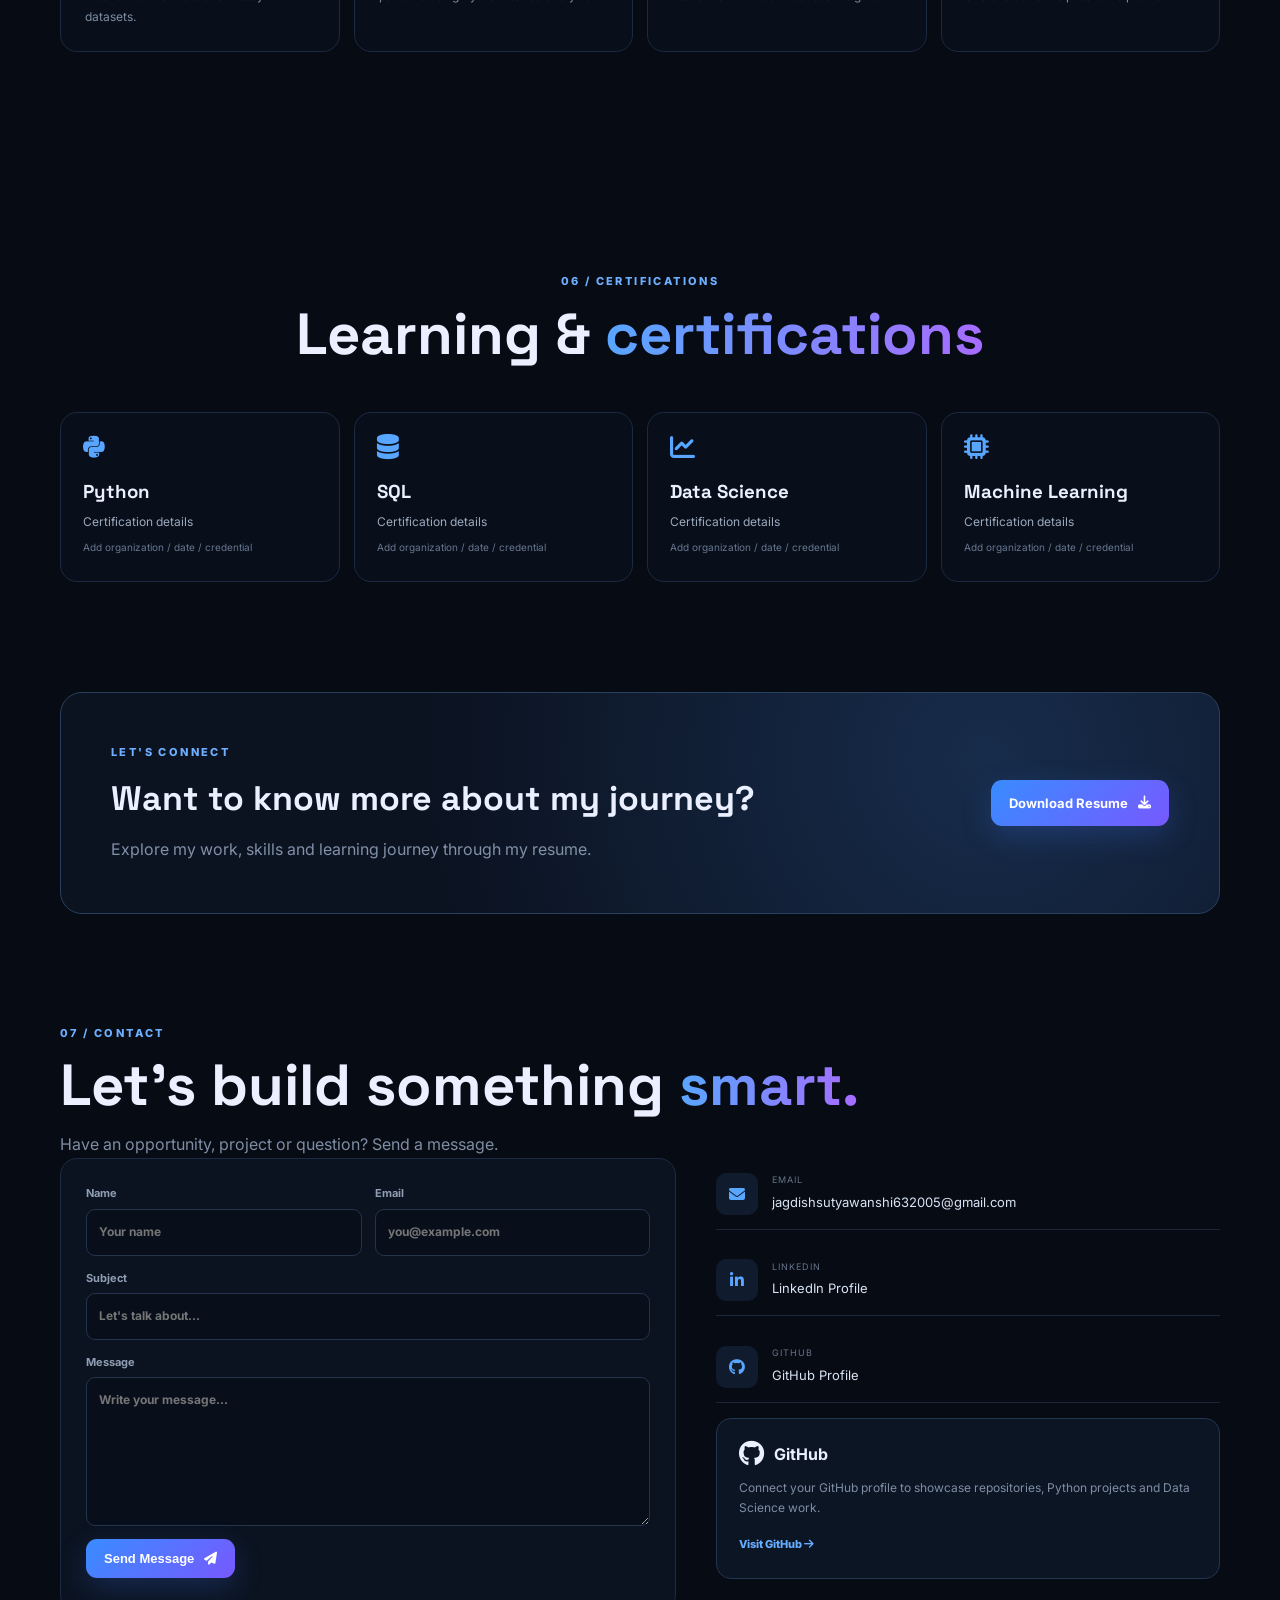
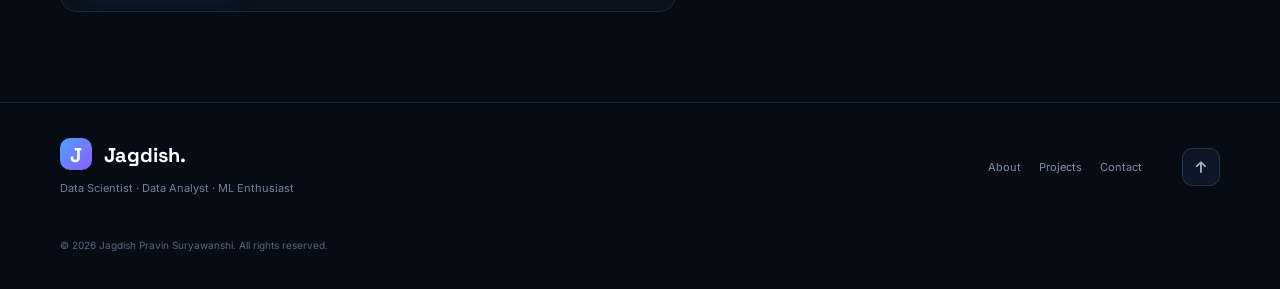
==== commit 6e063113: "This my finalcommit from massage save" ====
--- a/index.html
+++ b/index.html
@@ -113,7 +113,7 @@
       <div class="section-heading reveal"><p class="eyebrow">04 / EDUCATION</p><h2>My <span>foundation</span></h2></div>
       <div class="timeline reveal"><div class="timeline-dot"></div><div class="timeline-content"><span class="date">RECENTLY COMPLETED</span><h3>Bachelor of Computer Applications (BCA)</h3><p>Building a strong foundation in computer applications while developing practical skills in programming, databases and data science.</p><div class="placeholder-row"><span>University: Kavayitri Bahinabai Chaudhari North Maharashtra University</span><span>Graduation Year: 2026</span><span>CGPA / Percentage:9.00</span></div></div></div>
       <div class="timeline reveal"><div class="timeline-dot"></div><div class="timeline-content"><span class="date">CURRENTLY PURSUING</span><h3>Master Of Computer Applications (MCA)</h3><p></p><div class="placeholder-row"><span>University: Kavayitri Bahinabai Chaudhari North Maharashtra University</span></div></div>
-      <div class="timeline reveal"><div class="timeline-dot"></div><div class="timeline-content"><span class="date">CURRENTLY PURSUING</span><h3>Master Of Computer Applications (MCA)</h3><p></p><div class="placeholder-row"><span>University: Kavayitri Bahinabai Chaudhari North Maharashtra University</span></div></div>
+  
     </section>
 
     <section class="section" id="experience">
@@ -144,18 +144,24 @@
     <section class="section contact" id="contact">
       <div class="section-heading reveal"><p class="eyebrow">07 / CONTACT</p><h2>Let's build something <span>smart.</span></h2><p>Have an opportunity, project or question? Send a message.</p></div>
       <div class="contact-grid">
-        <form id="contactForm" class="contact-form reveal">
-          <div class="input-row"><label>Name<input required type="text" placeholder="Your name"></label><label>Email<input required type="email" placeholder="you@example.com"></label></div>
-          <label>Subject<input required type="text" placeholder="Let's talk about..."></label>
-          <label>Message<textarea required rows="6" placeholder="Write your message..."></textarea></label>
+        <form id="contactForm" class="contact-form reveal" method="POST"
+          action="https://script.google.com/macros/s/AKfycbzsMy5kRWWDOGG97D3vAkmblb6UXOHDPICiohUQjz3baVWyhh2Gi-yiLeORpcwcvwdTBA/exec"
+          target="contactSubmitFrame">
+          <div class="input-row">
+            <label>Name<input required type="text" name="name" placeholder="Your name" autocomplete="name"></label>
+            <label>Email<input required type="email" name="email" placeholder="you@example.com" autocomplete="email"></label>
+          </div>
+          <label>Subject<input required type="text" name="subject" placeholder="Let's talk about..."></label>
+          <label>Message<textarea required rows="6" name="message" placeholder="Write your message..."></textarea></label>
           <button class="btn primary" type="submit">Send Message <i class="fa-solid fa-paper-plane"></i></button>
           <p id="formMsg" class="form-msg"></p>
         </form>
+        <iframe name="contactSubmitFrame" id="contactSubmitFrame" title="Hidden form submission" style="display:none;"></iframe>
         <div class="contact-info reveal">
-          <div class="contact-item"><i class="fa-solid fa-envelope"></i><div><small>EMAIL</small><a href="mailto:mailto:jagdishsutyawanshi632005@gmail.com">jagdishsutyawanshi632005@gmail.com</a></div></div>
-          <div class="contact-item"><i class="fa-brands fa-linkedin-in"></i><div><small>LINKEDIN</small><a href="https://www.linkedin.com/" target="_blank">LinkedIn Profile</a></div></div>
-          <div class="contact-item"><i class="fa-brands fa-github"></i><div><small>GITHUB</small><a href="https://github.com/" target="_blank">GitHub Profile</a></div></div>
-          <div class="github-box"><div class="github-head"><i class="fa-brands fa-github"></i><strong>GitHub</strong></div><p>Connect your GitHub profile to showcase repositories, Python projects and Data Science work.</p><a href="https://github.com/" target="_blank">Visit GitHub <i class="fa-solid fa-arrow-right"></i></a></div>
+          <div class="contact-item"><i class="fa-solid fa-envelope"></i><div><small>EMAIL</small><a href="mailto:jagdishsutyawanshi632005@gmail.com">jagdishsutyawanshi632005@gmail.com</a></div></div>
+          <div class="contact-item"><i class="fa-brands fa-linkedin-in"></i><div><small>LINKEDIN</small><a href="https://www.linkedin.com/in/jagdish-suryawanshi-9069403a/" target="_blank">LinkedIn Profile</a></div></div>
+          <div class="contact-item"><i class="fa-brands fa-github"></i><div><small>GITHUB</small><a href="https://github.com/jagdish211" target="_blank">GitHub Profile</a></div></div>
+          <div class="github-box"><div class="github-head"><i class="fa-brands fa-github"></i><strong>GitHub</strong></div><p>Connect your GitHub profile to showcase repositories, Python projects and Data Science work.</p><a href="https://github.com/jagdish211" target="_blank">Visit GitHub <i class="fa-solid fa-arrow-right"></i></a></div>
         </div>
       </div>
     </section>
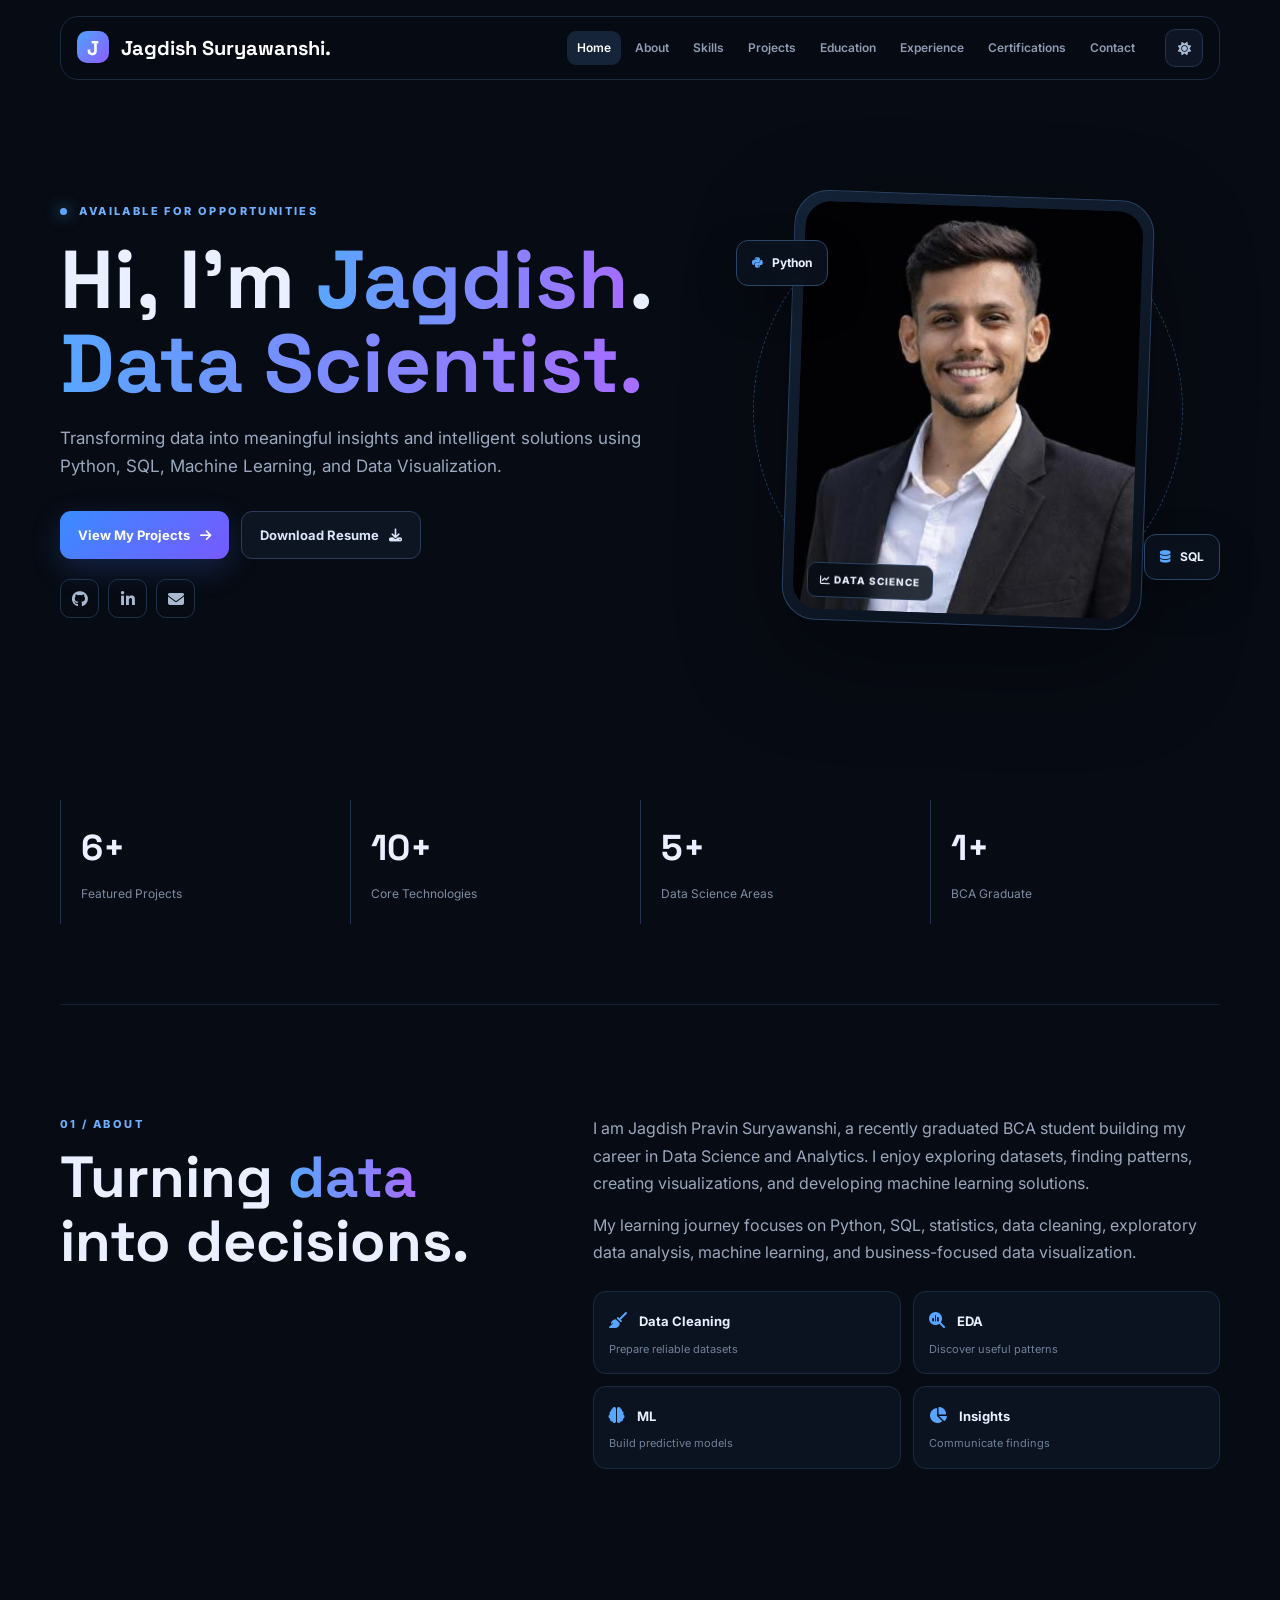
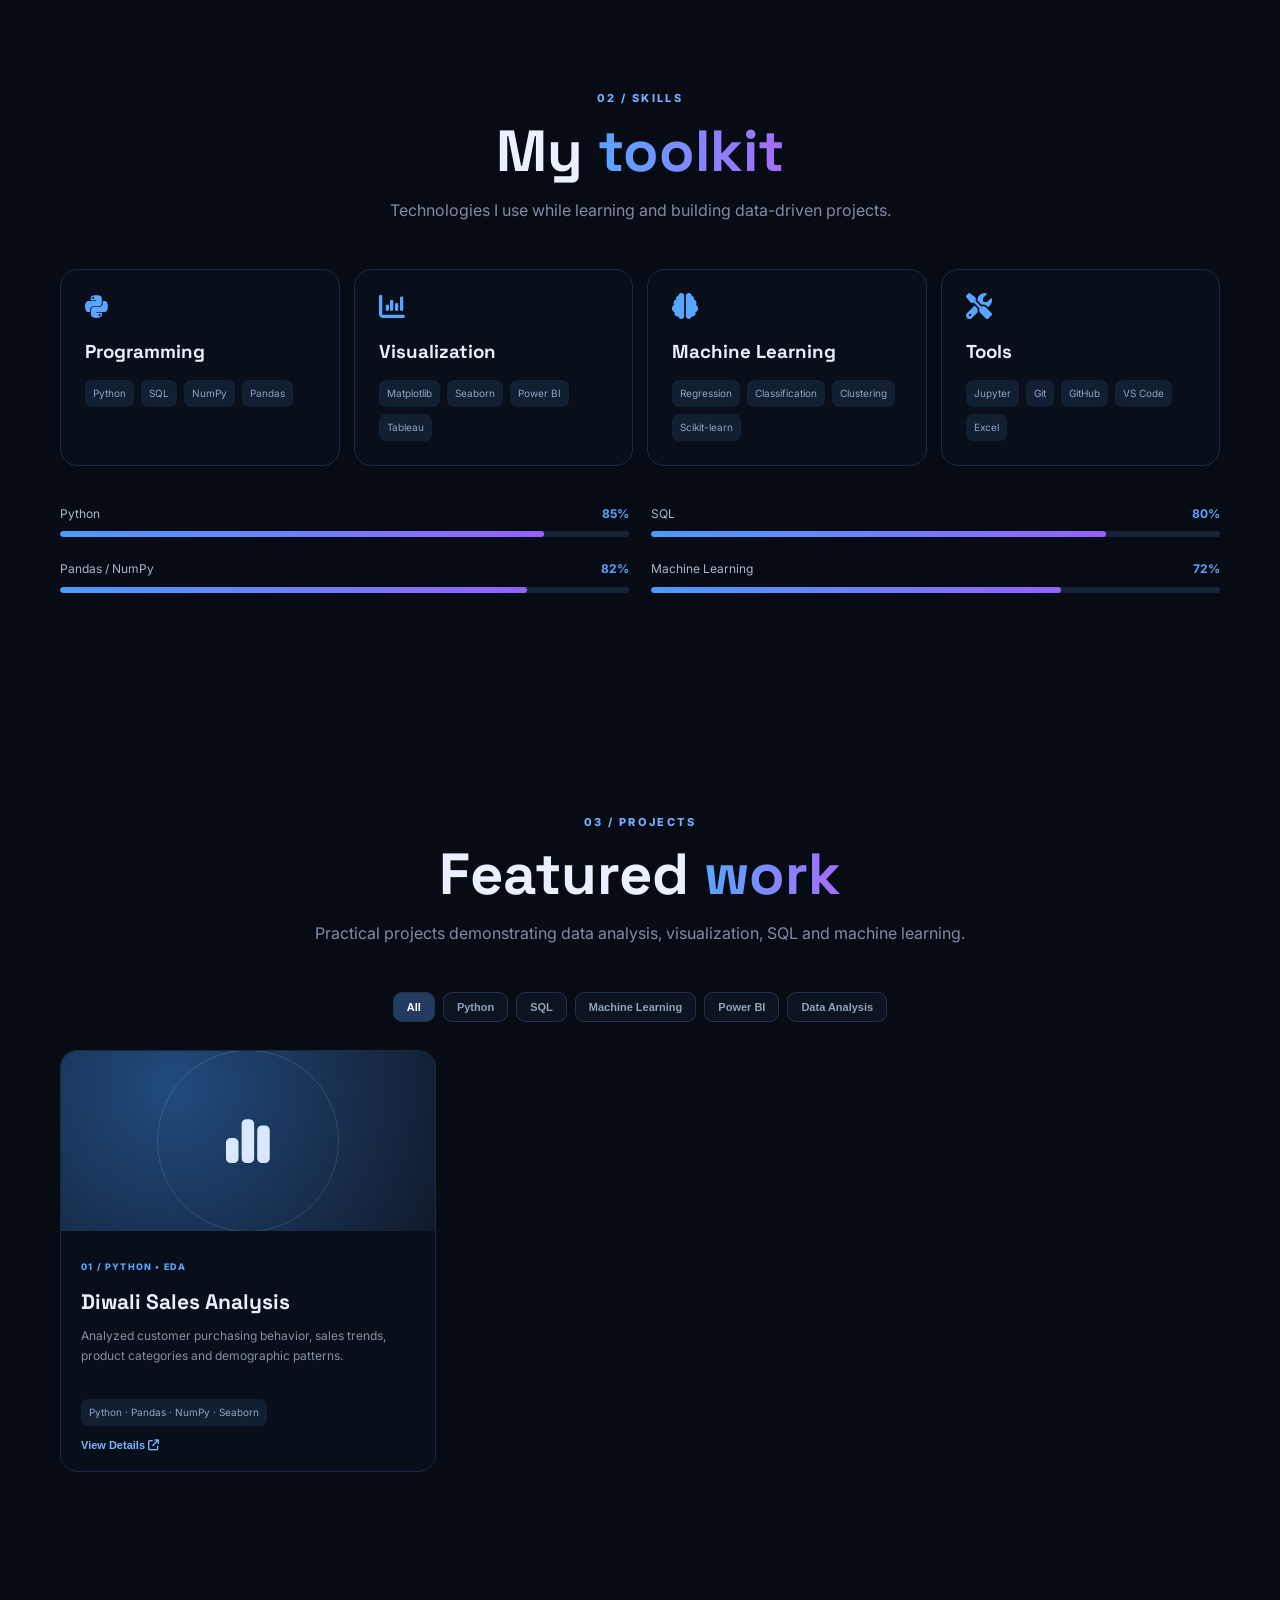
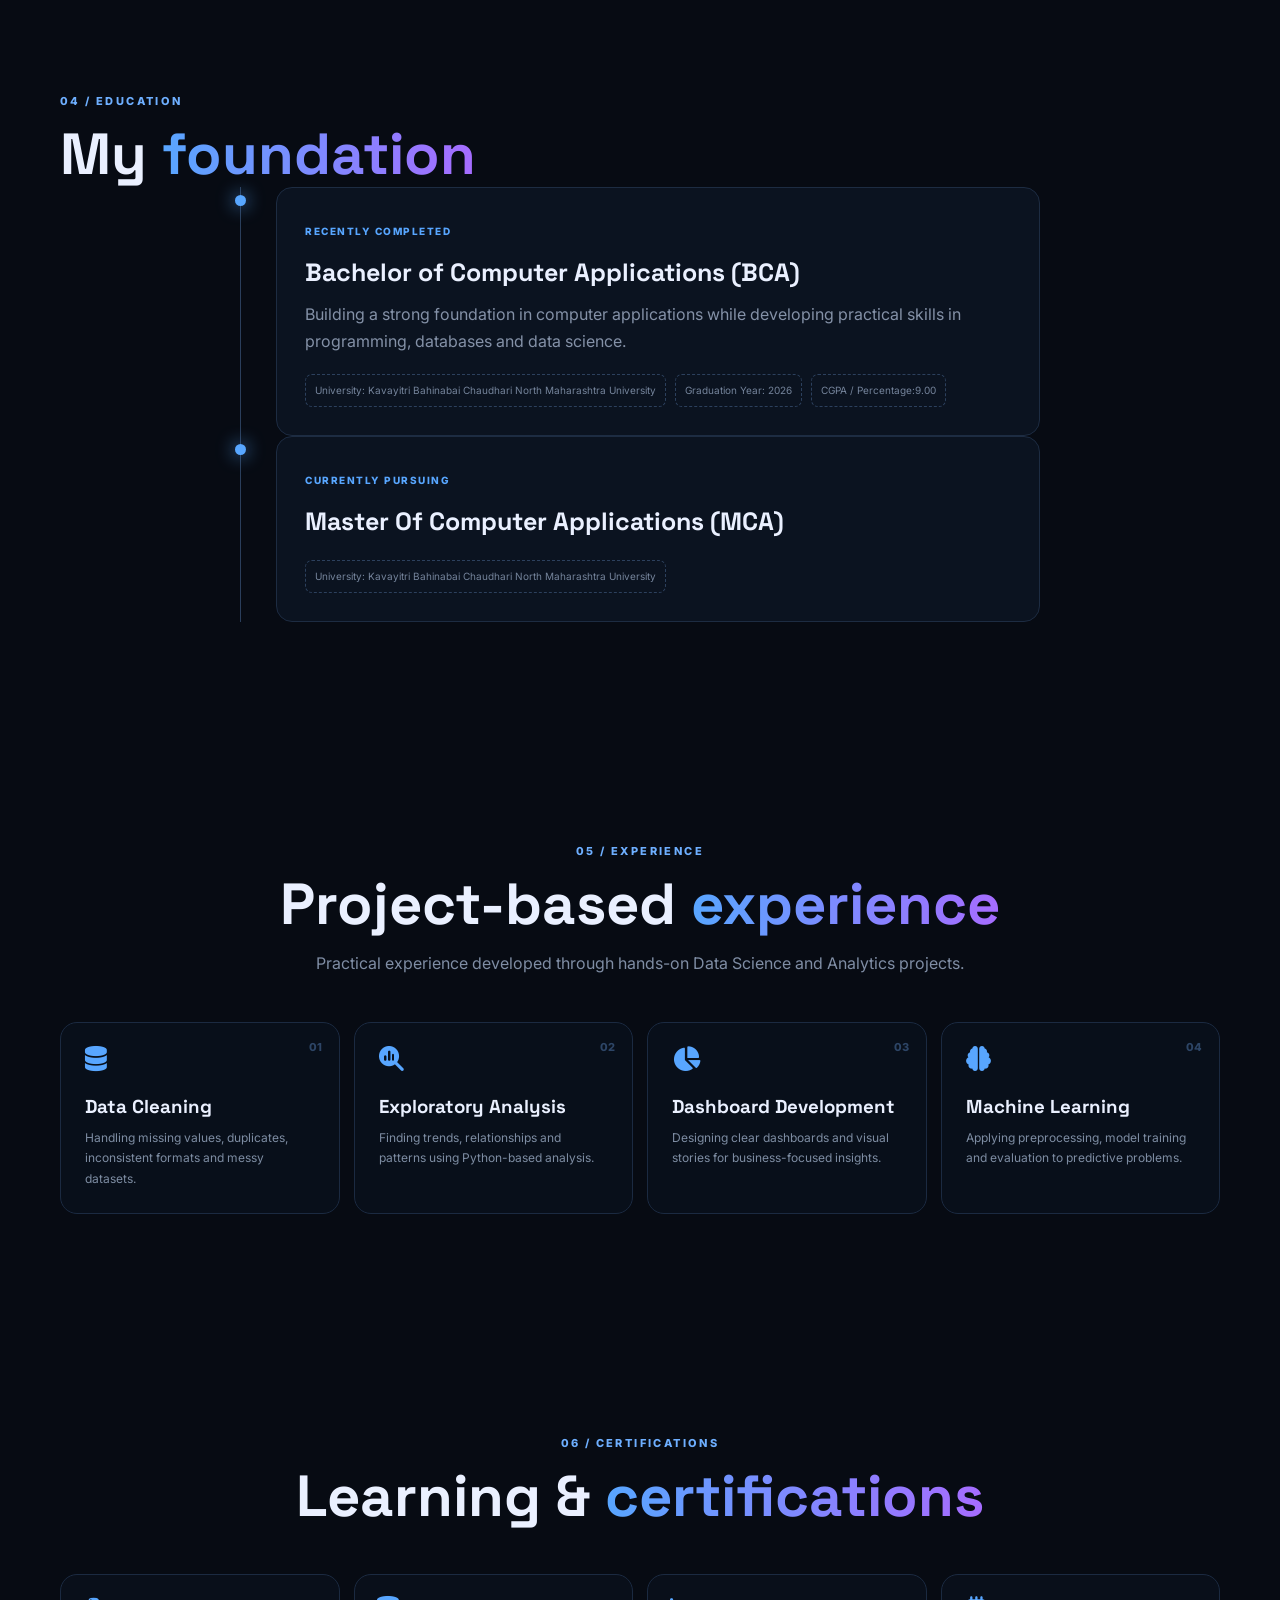
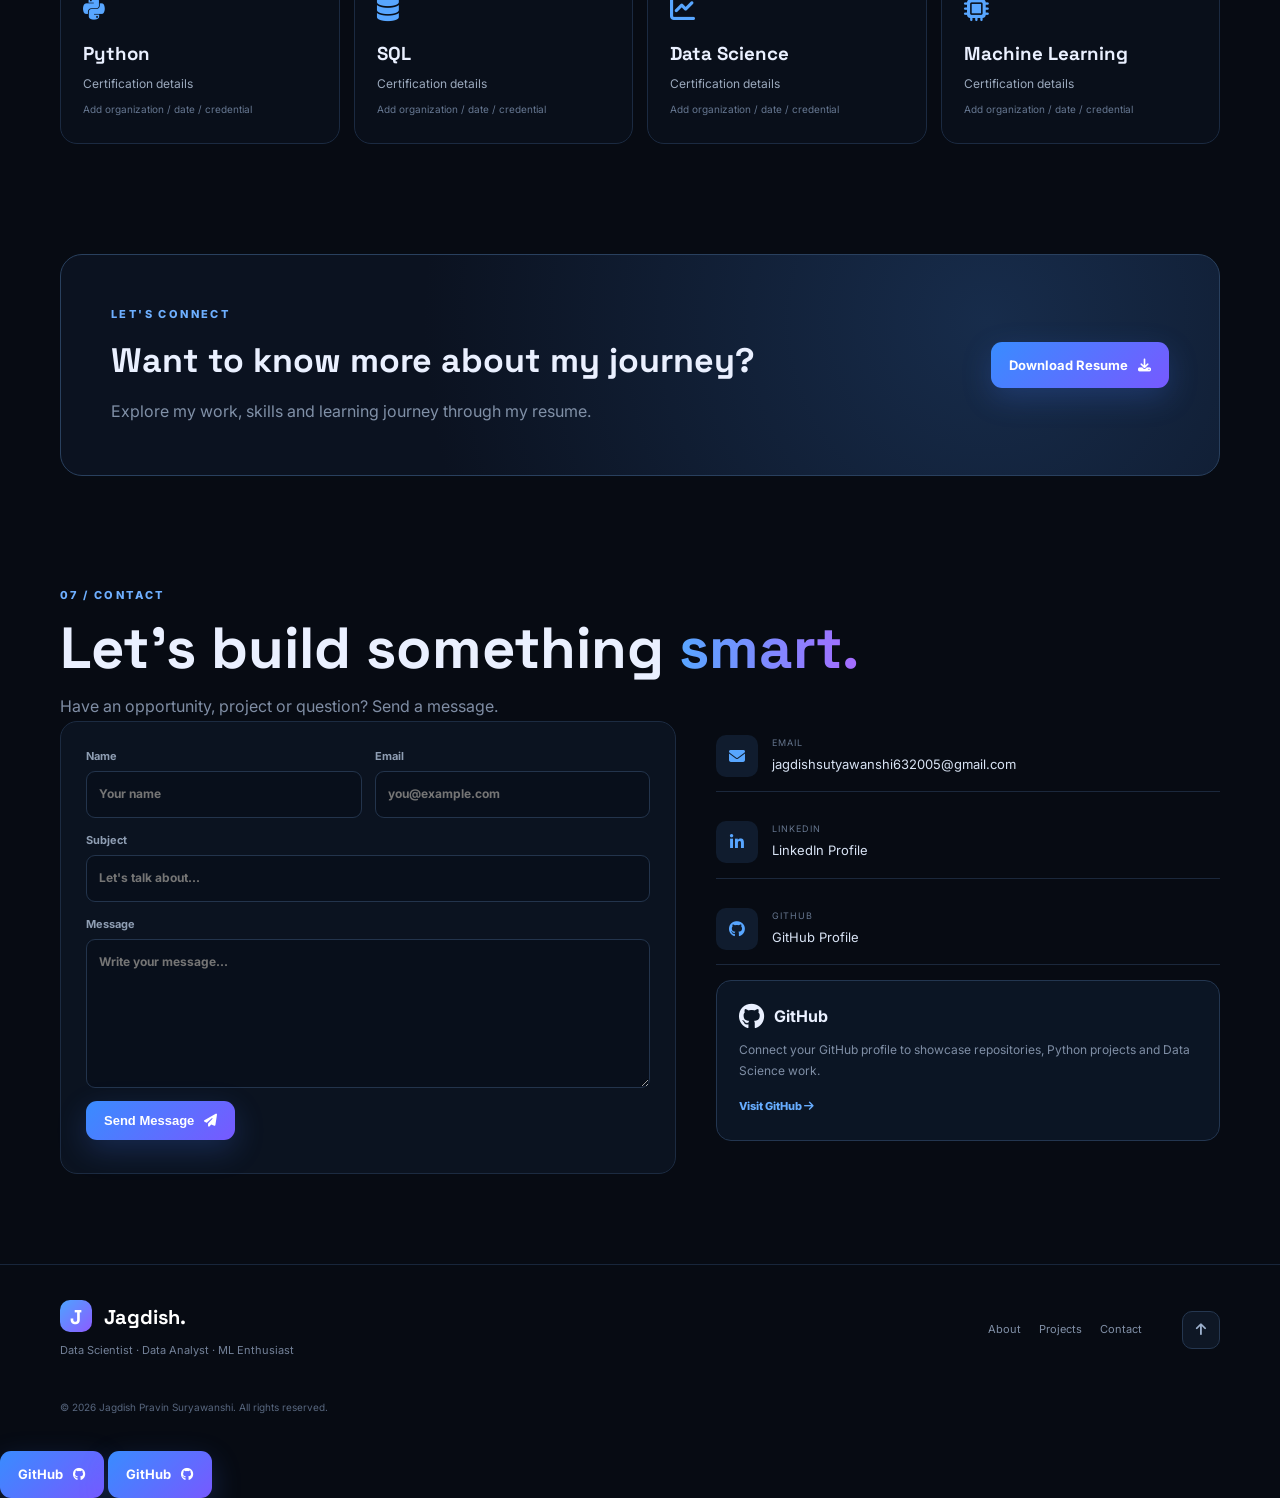
==== commit 571691f1: "Commited the diwali setsproject" ====
--- a/index.html
+++ b/index.html
@@ -8,168 +8,820 @@
   <meta property="og:title" content="Jagdish Pravin Suryawanshi | Data Scientist Portfolio">
   <meta property="og:description" content="Modern Data Scientist portfolio featuring Python, SQL, Machine Learning and Data Visualization projects.">
   <title>Jagdish Pravin Suryawanshi | Data Scientist Portfolio</title>
+
   <link rel="preconnect" href="https://fonts.googleapis.com">
   <link rel="preconnect" href="https://fonts.gstatic.com" crossorigin>
   <link href="https://fonts.googleapis.com/css2?family=Inter:wght@400;500;600;700;800&family=Space+Grotesk:wght@500;600;700&display=swap" rel="stylesheet">
   <link rel="stylesheet" href="https://cdnjs.cloudflare.com/ajax/libs/font-awesome/6.5.2/css/all.min.css">
   <link rel="stylesheet" href="css/style.css">
 </head>
+
 <body>
+
   <div class="bg-grid"></div>
+
   <header class="navbar" id="navbar">
-    <a href="#home" class="brand"><span>J</span> Jagdish  Suryawanshi.</a>
-    <button class="menu-btn" id="menuBtn" aria-label="Open menu"><i class="fa-solid fa-bars"></i></button>
+    <a href="#home" class="brand"><span>J</span> Jagdish Suryawanshi.</a>
+
+    <button class="menu-btn" id="menuBtn" aria-label="Open menu">
+      <i class="fa-solid fa-bars"></i>
+    </button>
+
     <nav id="navMenu">
-      <a href="#home" class="active">Home</a><a href="#about">About</a><a href="#skills">Skills</a>
-      <a href="#projects">Projects</a><a href="#education">Education</a><a href="#experience">Experience</a>
-      <a href="#certifications">Certifications</a><a href="#contact">Contact</a>
+      <a href="#home" class="active">Home</a>
+      <a href="#about">About</a>
+      <a href="#skills">Skills</a>
+      <a href="#projects">Projects</a>
+      <a href="#education">Education</a>
+      <a href="#experience">Experience</a>
+      <a href="#certifications">Certifications</a>
+      <a href="#contact">Contact</a>
     </nav>
-    <button class="theme-btn" id="themeBtn" aria-label="Toggle theme"><i class="fa-solid fa-sun"></i></button>
+
+    <button class="theme-btn" id="themeBtn" aria-label="Toggle theme">
+      <i class="fa-solid fa-sun"></i>
+    </button>
   </header>
 
   <main>
+
+    <!-- HOME -->
     <section class="hero section" id="home">
+
       <div class="hero-copy reveal">
-        <p class="eyebrow"><span></span> AVAILABLE FOR OPPORTUNITIES</p>
-        <h1>Hi, I'm <span>Jagdish</span>.<br><strong>Data Scientist.</strong></h1>
-        <p class="hero-text">Transforming data into meaningful insights and intelligent solutions using Python, SQL, Machine Learning, and Data Visualization.</p>
+        <p class="eyebrow">
+          <span></span> AVAILABLE FOR OPPORTUNITIES
+        </p>
+
+        <h1>
+          Hi, I'm <span>Jagdish</span>.<br>
+          <strong>Data Scientist.</strong>
+        </h1>
+
+        <p class="hero-text">
+          Transforming data into meaningful insights and intelligent solutions using Python, SQL, Machine Learning, and Data Visualization.
+        </p>
+
         <div class="hero-actions">
-          <a class="btn primary" href="#projects">View My Projects <i class="fa-solid fa-arrow-right"></i></a>
-          <a class="btn ghost" href="assets/Jagdish_Suryawanshi_Resume.pdf" download>Download Resume <i class="fa-solid fa-download"></i></a>
-        </div>
+          <a class="btn primary" href="#projects">
+            View My Projects <i class="fa-solid fa-arrow-right"></i>
+          </a>
+
+          <a class="btn ghost" href="assets/Jagdish_Suryawanshi_Resume.pdf" download>
+            Download Resume <i class="fa-solid fa-download"></i>
+          </a>
+        </div>
+
         <div class="socials">
-          <a href="https://github.com/jagdish211" target="_blank" aria-label="GitHub"><i class="fa-brands fa-github"></i></a>
-          <a href="https://www.linkedin.com/in/jagdish-suryawanshi-9069403a0//" target="_blank" aria-label="LinkedIn"><i class="fa-brands fa-linkedin-in"></i></a>
-          <a href="mailto:your-email@example.com" aria-label="Email"><i class="fa-solid fa-envelope"></i></a>
-        </div>
-      </div>
+          <a href="https://github.com/jagdish211" target="_blank" aria-label="GitHub">
+            <i class="fa-brands fa-github"></i>
+          </a>
+
+          <a href="https://www.linkedin.com/in/jagdish-suryawanshi-9069403a0//" target="_blank" aria-label="LinkedIn">
+            <i class="fa-brands fa-linkedin-in"></i>
+          </a>
+
+          <a href="mailto:your-email@example.com" aria-label="Email">
+            <i class="fa-solid fa-envelope"></i>
+          </a>
+        </div>
+      </div>
+
       <div class="hero-photo reveal">
         <div class="photo-orbit"></div>
+
         <div class="photo-card">
-          <img src="assets/profile.jpg" alt="Jagdish Pravin Suryawanshi profile photo" onerror="this.style.display='none';this.nextElementSibling.style.display='flex'">
-          <div class="photo-placeholder"><i class="fa-solid fa-user"></i><span>Add your photo</span><small>assets/profile.jpg</small></div>
-          <div class="photo-tag"><i class="fa-solid fa-chart-line"></i> DATA SCIENCE</div>
-        </div>
-        <div class="float-card fc-one"><i class="fa-brands fa-python"></i><span>Python</span></div>
-        <div class="float-card fc-two"><i class="fa-solid fa-database"></i><span>SQL</span></div>
-      </div>
-    </section>
-
+          <img src="assets/profile.jpg"
+               alt="Jagdish Pravin Suryawanshi profile photo"
+               onerror="this.style.display='none';this.nextElementSibling.style.display='flex'">
+
+          <div class="photo-placeholder">
+            <i class="fa-solid fa-user"></i>
+            <span>Add your photo</span>
+            <small>assets/profile.jpg</small>
+          </div>
+
+          <div class="photo-tag">
+            <i class="fa-solid fa-chart-line"></i> DATA SCIENCE
+          </div>
+        </div>
+
+        <div class="float-card fc-one">
+          <i class="fa-brands fa-python"></i>
+          <span>Python</span>
+        </div>
+
+        <div class="float-card fc-two">
+          <i class="fa-solid fa-database"></i>
+          <span>SQL</span>
+        </div>
+      </div>
+
+    </section>
+
+
+    <!-- STATS -->
     <section class="stats section">
-      <div class="stat reveal"><strong data-count="6">0</strong><span>Featured Projects</span></div>
-      <div class="stat reveal"><strong data-count="10">0</strong><span>Core Technologies</span></div>
-      <div class="stat reveal"><strong data-count="5">0</strong><span>Data Science Areas</span></div>
-      <div class="stat reveal"><strong data-count="1">0</strong><span>BCA Graduate</span></div>
-    </section>
-
+
+      <div class="stat reveal">
+        <strong data-count="6">0</strong>
+        <span>Featured Projects</span>
+      </div>
+
+      <div class="stat reveal">
+        <strong data-count="10">0</strong>
+        <span>Core Technologies</span>
+      </div>
+
+      <div class="stat reveal">
+        <strong data-count="5">0</strong>
+        <span>Data Science Areas</span>
+      </div>
+
+      <div class="stat reveal">
+        <strong data-count="1">0</strong>
+        <span>BCA Graduate</span>
+      </div>
+
+    </section>
+
+
+    <!-- ABOUT -->
     <section class="section two-col" id="about">
-      <div class="section-heading reveal"><p class="eyebrow">01 / ABOUT</p><h2>Turning <span>data</span> into decisions.</h2></div>
+
+      <div class="section-heading reveal">
+        <p class="eyebrow">01 / ABOUT</p>
+        <h2>Turning <span>data</span> into decisions.</h2>
+      </div>
+
       <div class="about-copy reveal">
-        <p>I am Jagdish Pravin Suryawanshi, a recently graduated BCA student building my career in Data Science and Analytics. I enjoy exploring datasets, finding patterns, creating visualizations, and developing machine learning solutions.</p>
-        <p>My learning journey focuses on Python, SQL, statistics, data cleaning, exploratory data analysis, machine learning, and business-focused data visualization.</p>
+
+        <p>
+          I am Jagdish Pravin Suryawanshi, a recently graduated BCA student building my career in Data Science and Analytics. I enjoy exploring datasets, finding patterns, creating visualizations, and developing machine learning solutions.
+        </p>
+
+        <p>
+          My learning journey focuses on Python, SQL, statistics, data cleaning, exploratory data analysis, machine learning, and business-focused data visualization.
+        </p>
+
         <div class="mini-grid">
-          <div><i class="fa-solid fa-broom"></i><b>Data Cleaning</b><span>Prepare reliable datasets</span></div>
-          <div><i class="fa-solid fa-magnifying-glass-chart"></i><b>EDA</b><span>Discover useful patterns</span></div>
-          <div><i class="fa-solid fa-brain"></i><b>ML</b><span>Build predictive models</span></div>
-          <div><i class="fa-solid fa-chart-pie"></i><b>Insights</b><span>Communicate findings</span></div>
-        </div>
-      </div>
-    </section>
-
+
+          <div>
+            <i class="fa-solid fa-broom"></i>
+            <b>Data Cleaning</b>
+            <span>Prepare reliable datasets</span>
+          </div>
+
+          <div>
+            <i class="fa-solid fa-magnifying-glass-chart"></i>
+            <b>EDA</b>
+            <span>Discover useful patterns</span>
+          </div>
+
+          <div>
+            <i class="fa-solid fa-brain"></i>
+            <b>ML</b>
+            <span>Build predictive models</span>
+          </div>
+
+          <div>
+            <i class="fa-solid fa-chart-pie"></i>
+            <b>Insights</b>
+            <span>Communicate findings</span>
+          </div>
+
+        </div>
+      </div>
+
+    </section>
+
+
+    <!-- SKILLS -->
     <section class="section" id="skills">
-      <div class="section-heading centered reveal"><p class="eyebrow">02 / SKILLS</p><h2>My <span>toolkit</span></h2><p>Technologies I use while learning and building data-driven projects.</p></div>
+
+      <div class="section-heading centered reveal">
+        <p class="eyebrow">02 / SKILLS</p>
+        <h2>My <span>toolkit</span></h2>
+        <p>Technologies I use while learning and building data-driven projects.</p>
+      </div>
+
       <div class="skill-grid">
-        <div class="skill-card reveal"><i class="fa-brands fa-python"></i><h3>Programming</h3><div class="chips"><span>Python</span><span>SQL</span><span>NumPy</span><span>Pandas</span></div></div>
-        <div class="skill-card reveal"><i class="fa-solid fa-chart-column"></i><h3>Visualization</h3><div class="chips"><span>Matplotlib</span><span>Seaborn</span><span>Power BI</span><span>Tableau</span></div></div>
-        <div class="skill-card reveal"><i class="fa-solid fa-brain"></i><h3>Machine Learning</h3><div class="chips"><span>Regression</span><span>Classification</span><span>Clustering</span><span>Scikit-learn</span></div></div>
-        <div class="skill-card reveal"><i class="fa-solid fa-screwdriver-wrench"></i><h3>Tools</h3><div class="chips"><span>Jupyter</span><span>Git</span><span>GitHub</span><span>VS Code</span><span>Excel</span></div></div>
-      </div>
+
+        <div class="skill-card reveal">
+          <i class="fa-brands fa-python"></i>
+          <h3>Programming</h3>
+          <div class="chips">
+            <span>Python</span>
+            <span>SQL</span>
+            <span>NumPy</span>
+            <span>Pandas</span>
+          </div>
+        </div>
+
+        <div class="skill-card reveal">
+          <i class="fa-solid fa-chart-column"></i>
+          <h3>Visualization</h3>
+          <div class="chips">
+            <span>Matplotlib</span>
+            <span>Seaborn</span>
+            <span>Power BI</span>
+            <span>Tableau</span>
+          </div>
+        </div>
+
+        <div class="skill-card reveal">
+          <i class="fa-solid fa-brain"></i>
+          <h3>Machine Learning</h3>
+          <div class="chips">
+            <span>Regression</span>
+            <span>Classification</span>
+            <span>Clustering</span>
+            <span>Scikit-learn</span>
+          </div>
+        </div>
+
+        <div class="skill-card reveal">
+          <i class="fa-solid fa-screwdriver-wrench"></i>
+          <h3>Tools</h3>
+          <div class="chips">
+            <span>Jupyter</span>
+            <span>Git</span>
+            <span>GitHub</span>
+            <span>VS Code</span>
+            <span>Excel</span>
+          </div>
+        </div>
+
+      </div>
+
       <div class="bars">
-        <div class="bar reveal"><div><span>Python</span><b>85%</b></div><i><em style="width:85%"></em></i></div>
-        <div class="bar reveal"><div><span>SQL</span><b>80%</b></div><i><em style="width:80%"></em></i></div>
-        <div class="bar reveal"><div><span>Pandas / NumPy</span><b>82%</b></div><i><em style="width:82%"></em></i></div>
-        <div class="bar reveal"><div><span>Machine Learning</span><b>72%</b></div><i><em style="width:72%"></em></i></div>
-      </div>
-    </section>
-
+
+        <div class="bar reveal">
+          <div><span>Python</span><b>85%</b></div>
+          <i><em style="width:85%"></em></i>
+        </div>
+
+        <div class="bar reveal">
+          <div><span>SQL</span><b>80%</b></div>
+          <i><em style="width:80%"></em></i>
+        </div>
+
+        <div class="bar reveal">
+          <div><span>Pandas / NumPy</span><b>82%</b></div>
+          <i><em style="width:82%"></em></i>
+        </div>
+
+        <div class="bar reveal">
+          <div><span>Machine Learning</span><b>72%</b></div>
+          <i><em style="width:72%"></em></i>
+        </div>
+
+      </div>
+
+    </section>
+
+
+    <!-- PROJECTS -->
     <section class="section" id="projects">
-      <div class="section-heading centered reveal"><p class="eyebrow">03 / PROJECTS</p><h2>Featured <span>work</span></h2><p>Practical projects demonstrating data analysis, visualization, SQL and machine learning.</p></div>
+
+      <div class="section-heading centered reveal">
+        <p class="eyebrow">03 / PROJECTS</p>
+        <h2>Featured <span>work</span></h2>
+        <p>Practical projects demonstrating data analysis, visualization, SQL and machine learning.</p>
+      </div>
+
       <div class="filters reveal">
-        <button class="filter active" data-filter="all">All</button><button class="filter" data-filter="python">Python</button>
-        <button class="filter" data-filter="sql">SQL</button><button class="filter" data-filter="ml">Machine Learning</button>
-        <button class="filter" data-filter="powerbi">Power BI</button><button class="filter" data-filter="analysis">Data Analysis</button>
-      </div>
+
+        <button class="filter active" data-filter="all">All</button>
+        <button class="filter" data-filter="python">Python</button>
+        <button class="filter" data-filter="sql">SQL</button>
+        <button class="filter" data-filter="ml">Machine Learning</button>
+        <button class="filter" data-filter="powerbi">Power BI</button>
+        <button class="filter" data-filter="analysis">Data Analysis</button>
+
+      </div>
+
+
       <div class="project-grid">
-        <article class="project-card reveal" data-tags="python analysis"><div class="project-visual pv1"><i class="fa-solid fa-chart-simple"></i></div><div class="project-body"><small>01 / PYTHON • EDA</small><h3>Diwali Sales Analysis</h3><p>Analyzed customer purchasing behavior, sales trends, product categories and demographic patterns.</p><div class="tech">Python · Pandas · NumPy · Seaborn</div><button class="details-btn" data-project="0">View Details <i class="fa-solid fa-arrow-up-right-from-square"></i></button></div></article>
-        <article class="project-card reveal" data-tags="python analysis"><div class="project-visual pv2"><i class="fa-solid fa-shield-halved"></i></div><div class="project-body"><small>02 / PYTHON • CLEANING</small><h3>Crime Data Analysis</h3><p>Performed missing-value analysis, duplicate detection, filtering, grouping and exploratory analysis.</p><div class="tech">Python · Pandas · NumPy · Matplotlib</div><button class="details-btn" data-project="1">View Details <i class="fa-solid fa-arrow-up-right-from-square"></i></button></div></article>
-        <article class="project-card reveal" data-tags="powerbi analysis"><div class="project-visual pv3"><i class="fa-solid fa-chart-line"></i></div><div class="project-body"><small>03 / POWER BI • DASHBOARD</small><h3>Sales Dashboard</h3><p>Interactive dashboard concept for sales performance, revenue, products, regions and customer trends.</p><div class="tech">Power BI · Excel · Visualization</div><button class="details-btn" data-project="2">View Details <i class="fa-solid fa-arrow-up-right-from-square"></i></button></div></article>
-        <article class="project-card reveal" data-tags="python ml"><div class="project-visual pv4"><i class="fa-solid fa-robot"></i></div><div class="project-body"><small>04 / MACHINE LEARNING</small><h3>ML Prediction</h3><p>Machine-learning workflow covering preprocessing, feature engineering, training and evaluation.</p><div class="tech">Python · Pandas · Scikit-learn</div><button class="details-btn" data-project="3">View Details <i class="fa-solid fa-arrow-up-right-from-square"></i></button></div></article>
-        <article class="project-card reveal" data-tags="python ml"><div class="project-visual pv5"><i class="fa-solid fa-users-viewfinder"></i></div><div class="project-body"><small>05 / ML • CLUSTERING</small><h3>Customer Segmentation</h3><p>Segmented customers using behavioral and purchasing patterns to identify meaningful groups.</p><div class="tech">Python · Scikit-learn · K-Means</div><button class="details-btn" data-project="4">View Details <i class="fa-solid fa-arrow-up-right-from-square"></i></button></div></article>
-        <article class="project-card reveal" data-tags="sql analysis"><div class="project-visual pv6"><i class="fa-solid fa-database"></i></div><div class="project-body"><small>06 / SQL • ANALYTICS</small><h3>SQL Data Analysis</h3><p>Business-oriented SQL analysis using filtering, aggregation, subqueries and relational analysis.</p><div class="tech">SQL · MySQL</div><button class="details-btn" data-project="5">View Details <i class="fa-solid fa-arrow-up-right-from-square"></i></button></div></article>
-      </div>
-    </section>
-
+
+        <!-- DIWALI SALES PROJECT -->
+        <article class="project-card reveal" data-tags="python analysis">
+
+          <div class="project-visual pv1">
+            <i class="fa-solid fa-chart-simple"></i>
+          </div>
+
+          <div class="project-body">
+
+            <small>01 / PYTHON • EDA</small>
+
+            <h3>Diwali Sales Analysis</h3>
+
+            <p>
+              Analyzed customer purchasing behavior, sales trends, product categories and demographic patterns.
+            </p>
+
+            <div class="tech">
+              Python · Pandas · NumPy · Seaborn
+            </div>
+
+            <button class="details-btn" data-project="0">
+              View Details
+              <i class="fa-solid fa-arrow-up-right-from-square"></i>
+            </button>
+
+          </div>
+
+        </article>
+
+        <!--
+        <article class="project-card reveal" data-tags="python analysis">
+          <div class="project-visual pv2">
+            <i class="fa-solid fa-shield-halved"></i>
+          </div>
+
+          <div class="project-body">
+            <small>02 / PYTHON • CLEANING</small>
+            <h3>IPL Data Analysis</h3>
+            <p>Performed missing-value analysis, duplicate detection, filtering, grouping and exploratory analysis.</p>
+            <div class="tech">Python · Pandas · NumPy · Matplotlib</div>
+            <button class="details-btn" data-project="1">
+              View Details
+              <i class="fa-solid fa-arrow-up-right-from-square"></i>
+            </button>
+          </div>
+        </article>
+
+        <article class="project-card reveal" data-tags="powerbi analysis">
+          <div class="project-visual pv3">
+            <i class="fa-solid fa-chart-line"></i>
+          </div>
+
+          <div class="project-body">
+            <small>03 / POWER BI • DASHBOARD</small>
+            <h3>Sales Dashboard</h3>
+            <p>Interactive dashboard concept for sales performance, revenue, products, regions and customer trends.</p>
+            <div class="tech">Power BI · Excel · Visualization</div>
+            <button class="details-btn" data-project="2">
+              View Details
+              <i class="fa-solid fa-arrow-up-right-from-square"></i>
+            </button>
+          </div>
+        </article>
+
+        <article class="project-card reveal" data-tags="python ml">
+          <div class="project-visual pv4">
+            <i class="fa-solid fa-robot"></i>
+          </div>
+
+          <div class="project-body">
+            <small>04 / MACHINE LEARNING</small>
+            <h3>ML Prediction</h3>
+            <p>Machine-learning workflow covering preprocessing, feature engineering, training and evaluation.</p>
+            <div class="tech">Python · Pandas · Scikit-learn</div>
+            <button class="details-btn" data-project="3">
+              View Details
+              <i class="fa-solid fa-arrow-up-right-from-square"></i>
+            </button>
+          </div>
+        </article>
+
+        <article class="project-card reveal" data-tags="python ml">
+          <div class="project-visual pv5">
+            <i class="fa-solid fa-users-viewfinder"></i>
+          </div>
+
+          <div class="project-body">
+            <small>05 / ML • CLUSTERING</small>
+            <h3>Customer Segmentation</h3>
+            <p>Segmented customers using behavioral and purchasing patterns to identify meaningful groups.</p>
+            <div class="tech">Python · Scikit-learn · K-Means</div>
+            <button class="details-btn" data-project="4">
+              View Details
+              <i class="fa-solid fa-arrow-up-right-from-square"></i>
+            </button>
+          </div>
+        </article>
+
+        <article class="project-card reveal" data-tags="sql analysis">
+          <div class="project-visual pv6">
+            <i class="fa-solid fa-database"></i>
+          </div>
+
+          <div class="project-body">
+            <small>06 / SQL • ANALYTICS</small>
+            <h3>SQL Data Analysis</h3>
+            <p>Business-oriented SQL analysis using filtering, aggregation, subqueries and relational analysis.</p>
+            <div class="tech">SQL · MySQL</div>
+            <button class="details-btn" data-project="5">
+              View Details
+              <i class="fa-solid fa-arrow-up-right-from-square"></i>
+            </button>
+          </div>
+        </article>
+      -->
+        
+
+      </div>
+
+    </section>
+
+
+    <!-- EDUCATION -->
     <section class="section timeline-section" id="education">
-      <div class="section-heading reveal"><p class="eyebrow">04 / EDUCATION</p><h2>My <span>foundation</span></h2></div>
-      <div class="timeline reveal"><div class="timeline-dot"></div><div class="timeline-content"><span class="date">RECENTLY COMPLETED</span><h3>Bachelor of Computer Applications (BCA)</h3><p>Building a strong foundation in computer applications while developing practical skills in programming, databases and data science.</p><div class="placeholder-row"><span>University: Kavayitri Bahinabai Chaudhari North Maharashtra University</span><span>Graduation Year: 2026</span><span>CGPA / Percentage:9.00</span></div></div></div>
-      <div class="timeline reveal"><div class="timeline-dot"></div><div class="timeline-content"><span class="date">CURRENTLY PURSUING</span><h3>Master Of Computer Applications (MCA)</h3><p></p><div class="placeholder-row"><span>University: Kavayitri Bahinabai Chaudhari North Maharashtra University</span></div></div>
+
+      <div class="section-heading reveal">
+        <p class="eyebrow">04 / EDUCATION</p>
+        <h2>My <span>foundation</span></h2>
+      </div>
+
+      <div class="timeline reveal">
+        <div class="timeline-dot"></div>
+
+        <div class="timeline-content">
+          <span class="date">RECENTLY COMPLETED</span>
+
+          <h3>Bachelor of Computer Applications (BCA)</h3>
+
+          <p>
+            Building a strong foundation in computer applications while developing practical skills in programming, databases and data science.
+          </p>
+
+          <div class="placeholder-row">
+            <span>University: Kavayitri Bahinabai Chaudhari North Maharashtra University</span>
+            <span>Graduation Year: 2026</span>
+            <span>CGPA / Percentage:9.00</span>
+          </div>
+
+        </div>
+      </div>
+
+
+      <div class="timeline reveal">
+        <div class="timeline-dot"></div>
+
+        <div class="timeline-content">
+          <span class="date">CURRENTLY PURSUING</span>
+
+          <h3>Master Of Computer Applications (MCA)</h3>
+
+          <p></p>
+
+          <div class="placeholder-row">
+            <span>University: Kavayitri Bahinabai Chaudhari North Maharashtra University</span>
+          </div>
+
+        </div>
+      </div>
+
+    </section>
+
+
+    <!-- EXPERIENCE -->
+    <section class="section" id="experience">
+
+      <div class="section-heading centered reveal">
+        <p class="eyebrow">05 / EXPERIENCE</p>
+        <h2>Project-based <span>experience</span></h2>
+        <p>Practical experience developed through hands-on Data Science and Analytics projects.</p>
+      </div>
+
+      <div class="experience-grid">
+
+        <div class="exp-card reveal">
+          <span>01</span>
+          <i class="fa-solid fa-database"></i>
+          <h3>Data Cleaning</h3>
+          <p>Handling missing values, duplicates, inconsistent formats and messy datasets.</p>
+        </div>
+
+        <div class="exp-card reveal">
+          <span>02</span>
+          <i class="fa-solid fa-magnifying-glass-chart"></i>
+          <h3>Exploratory Analysis</h3>
+          <p>Finding trends, relationships and patterns using Python-based analysis.</p>
+        </div>
+
+        <div class="exp-card reveal">
+          <span>03</span>
+          <i class="fa-solid fa-chart-pie"></i>
+          <h3>Dashboard Development</h3>
+          <p>Designing clear dashboards and visual stories for business-focused insights.</p>
+        </div>
+
+        <div class="exp-card reveal">
+          <span>04</span>
+          <i class="fa-solid fa-brain"></i>
+          <h3>Machine Learning</h3>
+          <p>Applying preprocessing, model training and evaluation to predictive problems.</p>
+        </div>
+
+      </div>
+
+    </section>
+
+
+    <!-- CERTIFICATIONS -->
+    <section class="section" id="certifications">
+
+      <div class="section-heading centered reveal">
+        <p class="eyebrow">06 / CERTIFICATIONS</p>
+        <h2>Learning & <span>certifications</span></h2>
+      </div>
+
+      <div class="cert-grid">
+
+        <div class="cert-card reveal">
+          <i class="fa-brands fa-python"></i>
+          <h3>Python</h3>
+          <p>Certification details</p>
+          <span>Add organization / date / credential</span>
+        </div>
+
+        <div class="cert-card reveal">
+          <i class="fa-solid fa-database"></i>
+          <h3>SQL</h3>
+          <p>Certification details</p>
+          <span>Add organization / date / credential</span>
+        </div>
+
+        <div class="cert-card reveal">
+          <i class="fa-solid fa-chart-line"></i>
+          <h3>Data Science</h3>
+          <p>Certification details</p>
+          <span>Add organization / date / credential</span>
+        </div>
+
+        <div class="cert-card reveal">
+          <i class="fa-solid fa-microchip"></i>
+          <h3>Machine Learning</h3>
+          <p>Certification details</p>
+          <span>Add organization / date / credential</span>
+        </div>
+
+      </div>
+
+    </section>
+
+
+    <!-- RESUME -->
+    <section class="resume-cta section reveal">
+
+      <div>
+        <p class="eyebrow">LET'S CONNECT</p>
+        <h2>Want to know more about my journey?</h2>
+        <p>Explore my work, skills and learning journey through my resume.</p>
+      </div>
+
+      <a class="btn primary" href="assets/Jagdish_Suryawanshi_Resume.pdf" download>
+        Download Resume
+        <i class="fa-solid fa-download"></i>
+      </a>
+
+    </section>
+
+
+    <!-- CONTACT -->
+    <section class="section contact" id="contact">
+
+      <div class="section-heading reveal">
+        <p class="eyebrow">07 / CONTACT</p>
+        <h2>Let's build something <span>smart.</span></h2>
+        <p>Have an opportunity, project or question? Send a message.</p>
+      </div>
+
+      <div class="contact-grid">
+
+        <form id="contactForm"
+              class="contact-form reveal"
+              method="POST"
+              action="https://script.google.com/macros/s/AKfycbzsMy5kRWWDOGG97D3vAkmblb6UXOHDPICiohUQjz3baVWyhh2Gi-yiLeORpcwcvwdTBA/exec"
+              target="contactSubmitFrame">
+
+          <div class="input-row">
+
+            <label>
+              Name
+              <input required
+                     type="text"
+                     name="name"
+                     placeholder="Your name"
+                     autocomplete="name">
+            </label>
+
+            <label>
+              Email
+              <input required
+                     type="email"
+                     name="email"
+                     placeholder="you@example.com"
+                     autocomplete="email">
+            </label>
+
+          </div>
+
+          <label>
+            Subject
+            <input required
+                   type="text"
+                   name="subject"
+                   placeholder="Let's talk about...">
+          </label>
+
+          <label>
+            Message
+            <textarea required
+                      rows="6"
+                      name="message"
+                      placeholder="Write your message..."></textarea>
+          </label>
+
+          <button class="btn primary" type="submit">
+            Send Message
+            <i class="fa-solid fa-paper-plane"></i>
+          </button>
+
+          <p id="formMsg" class="form-msg"></p>
+
+        </form>
+
+
+        <iframe name="contactSubmitFrame"
+                id="contactSubmitFrame"
+                title="Hidden form submission"
+                style="display:none;">
+        </iframe>
+
+
+        <div class="contact-info reveal">
+
+          <div class="contact-item">
+            <i class="fa-solid fa-envelope"></i>
+            <div>
+              <small>EMAIL</small>
+              <a href="mailto:jagdishsutyawanshi632005@gmail.com">
+                jagdishsutyawanshi632005@gmail.com
+              </a>
+            </div>
+          </div>
+
+          <div class="contact-item">
+            <i class="fa-brands fa-linkedin-in"></i>
+            <div>
+              <small>LINKEDIN</small>
+              <a href="https://www.linkedin.com/in/jagdish-suryawanshi-9069403a/"
+                 target="_blank">
+                LinkedIn Profile
+              </a>
+            </div>
+          </div>
+
+          <div class="contact-item">
+            <i class="fa-brands fa-github"></i>
+            <div>
+              <small>GITHUB</small>
+              <a href="https://github.com/jagdish211" target="_blank">
+                GitHub Profile
+              </a>
+            </div>
+          </div>
+
+          <div class="github-box">
+
+            <div class="github-head">
+              <i class="fa-brands fa-github"></i>
+              <strong>GitHub</strong>
+            </div>
+
+            <p>
+              Connect your GitHub profile to showcase repositories, Python projects and Data Science work.
+            </p>
+
+            <a href="https://github.com/jagdish211" target="_blank">
+              Visit GitHub
+              <i class="fa-solid fa-arrow-right"></i>
+            </a>
+
+          </div>
+
+        </div>
+
+      </div>
+
+    </section>
+
+  </main>
+
+
+  <!-- FOOTER -->
+  <footer>
+
+    <div>
+      <a class="brand" href="#home">
+        <span>J</span> Jagdish.
+      </a>
+
+      <p>Data Scientist · Data Analyst · ML Enthusiast</p>
+    </div>
+
+    <div class="footer-links">
+      <a href="#about">About</a>
+      <a href="#projects">Projects</a>
+      <a href="#contact">Contact</a>
+    </div>
+
+    <button id="topBtn" aria-label="Back to top">
+      <i class="fa-solid fa-arrow-up"></i>
+    </button>
+
+    <small>
+      © <span id="year"></span> Jagdish Pravin Suryawanshi. All rights reserved.
+    </small>
+
+  </footer>
+
+
+  <!-- PROJECT MODAL -->
+  <div class="modal" id="projectModal" aria-hidden="true">
+
+    <div class="modal-box">
+
+      <button class="modal-close" id="modalClose">
+        <i class="fa-solid fa-xmark"></i>
+      </button>
+
+      <span class="eyebrow" id="modalTag"></span>
+
+      <h2 id="modalTitle"></h2>
+
+      <p id="modalDescription"></p>
+
+      <div class="modal-meta">
+
+        <div>
+          <b>Dataset</b>
+          <span id="modalDataset"></span>
+        </div>
+
+        <div>
+          <b>Tools</b>
+          <span id="modalTools"></span>
+        </div>
+
+        <div>
+          <b>Methodology</b>
+          <span id="modalMethod"></span>
+        </div>
+
+        <div>
+          <b>Key Insight</b>
+          <span id="modalInsight"></span>
+        </div>
+
+      </div>
+
+      <!-- DIWALI SALES GITHUB LINK -->
+      <a class="btn primary"
+         href="https://github.com/jagdish211/EDA-Project-of-Diwali-Sales-Data"
+         target="_blank"
+         rel="noopener noreferrer">
+
+        GitHub
+        <i class="fa-brands fa-github"></i>
+        
+
+      </a>
+
+    </div>
+    </div>
+
+      <!-- DIWALI SALES GITHUB LINK -->
+      <a class="btn primary"
+         href="https://github.com/jagdish211/EDA-Project-of-Diwali-Sales-Data"
+         target="_blank"
+         rel="noopener noreferrer">
+
+        GitHub
+        <i class="fa-brands fa-github"></i>
+
+      </a>
+       <a class="btn primary"
+         href="https://github.com/jagdish211/EDA-Project-of-Diwali-Sales-Data"
+         target="_blank"
+         rel="noopener noreferrer">
+
+        GitHub
+        <i class="fa-brands fa-github"></i>
+
+      </a>
+
+    </div>
+
+  </div>
   
-    </section>
-
-    <section class="section" id="experience">
-      <div class="section-heading centered reveal"><p class="eyebrow">05 / EXPERIENCE</p><h2>Project-based <span>experience</span></h2><p>Practical experience developed through hands-on Data Science and Analytics projects.</p></div>
-      <div class="experience-grid">
-        <div class="exp-card reveal"><span>01</span><i class="fa-solid fa-database"></i><h3>Data Cleaning</h3><p>Handling missing values, duplicates, inconsistent formats and messy datasets.</p></div>
-        <div class="exp-card reveal"><span>02</span><i class="fa-solid fa-magnifying-glass-chart"></i><h3>Exploratory Analysis</h3><p>Finding trends, relationships and patterns using Python-based analysis.</p></div>
-        <div class="exp-card reveal"><span>03</span><i class="fa-solid fa-chart-pie"></i><h3>Dashboard Development</h3><p>Designing clear dashboards and visual stories for business-focused insights.</p></div>
-        <div class="exp-card reveal"><span>04</span><i class="fa-solid fa-brain"></i><h3>Machine Learning</h3><p>Applying preprocessing, model training and evaluation to predictive problems.</p></div>
-      </div>
-    </section>
-
-    <section class="section" id="certifications">
-      <div class="section-heading centered reveal"><p class="eyebrow">06 / CERTIFICATIONS</p><h2>Learning & <span>certifications</span></h2></div>
-      <div class="cert-grid">
-        <div class="cert-card reveal"><i class="fa-brands fa-python"></i><h3>Python</h3><p>Certification details</p><span>Add organization / date / credential</span></div>
-        <div class="cert-card reveal"><i class="fa-solid fa-database"></i><h3>SQL</h3><p>Certification details</p><span>Add organization / date / credential</span></div>
-        <div class="cert-card reveal"><i class="fa-solid fa-chart-line"></i><h3>Data Science</h3><p>Certification details</p><span>Add organization / date / credential</span></div>
-        <div class="cert-card reveal"><i class="fa-solid fa-microchip"></i><h3>Machine Learning</h3><p>Certification details</p><span>Add organization / date / credential</span></div>
-      </div>
-    </section>
-
-    <section class="resume-cta section reveal">
-      <div><p class="eyebrow">LET'S CONNECT</p><h2>Want to know more about my journey?</h2><p>Explore my work, skills and learning journey through my resume.</p></div>
-      <a class="btn primary" href="assets/Jagdish_Suryawanshi_Resume.pdf" download>Download Resume <i class="fa-solid fa-download"></i></a>
-    </section>
-
-    <section class="section contact" id="contact">
-      <div class="section-heading reveal"><p class="eyebrow">07 / CONTACT</p><h2>Let's build something <span>smart.</span></h2><p>Have an opportunity, project or question? Send a message.</p></div>
-      <div class="contact-grid">
-        <form id="contactForm" class="contact-form reveal" method="POST"
-          action="https://script.google.com/macros/s/AKfycbzsMy5kRWWDOGG97D3vAkmblb6UXOHDPICiohUQjz3baVWyhh2Gi-yiLeORpcwcvwdTBA/exec"
-          target="contactSubmitFrame">
-          <div class="input-row">
-            <label>Name<input required type="text" name="name" placeholder="Your name" autocomplete="name"></label>
-            <label>Email<input required type="email" name="email" placeholder="you@example.com" autocomplete="email"></label>
-          </div>
-          <label>Subject<input required type="text" name="subject" placeholder="Let's talk about..."></label>
-          <label>Message<textarea required rows="6" name="message" placeholder="Write your message..."></textarea></label>
-          <button class="btn primary" type="submit">Send Message <i class="fa-solid fa-paper-plane"></i></button>
-          <p id="formMsg" class="form-msg"></p>
-        </form>
-        <iframe name="contactSubmitFrame" id="contactSubmitFrame" title="Hidden form submission" style="display:none;"></iframe>
-        <div class="contact-info reveal">
-          <div class="contact-item"><i class="fa-solid fa-envelope"></i><div><small>EMAIL</small><a href="mailto:jagdishsutyawanshi632005@gmail.com">jagdishsutyawanshi632005@gmail.com</a></div></div>
-          <div class="contact-item"><i class="fa-brands fa-linkedin-in"></i><div><small>LINKEDIN</small><a href="https://www.linkedin.com/in/jagdish-suryawanshi-9069403a/" target="_blank">LinkedIn Profile</a></div></div>
-          <div class="contact-item"><i class="fa-brands fa-github"></i><div><small>GITHUB</small><a href="https://github.com/jagdish211" target="_blank">GitHub Profile</a></div></div>
-          <div class="github-box"><div class="github-head"><i class="fa-brands fa-github"></i><strong>GitHub</strong></div><p>Connect your GitHub profile to showcase repositories, Python projects and Data Science work.</p><a href="https://github.com/jagdish211" target="_blank">Visit GitHub <i class="fa-solid fa-arrow-right"></i></a></div>
-        </div>
-      </div>
-    </section>
-  </main>
-
-  <footer><div><a class="brand" href="#home"><span>J</span> Jagdish.</a><p>Data Scientist · Data Analyst · ML Enthusiast</p></div><div class="footer-links"><a href="#about">About</a><a href="#projects">Projects</a><a href="#contact">Contact</a></div><button id="topBtn" aria-label="Back to top"><i class="fa-solid fa-arrow-up"></i></button><small>© <span id="year"></span> Jagdish Pravin Suryawanshi. All rights reserved.</small></footer>
-
-  <div class="modal" id="projectModal" aria-hidden="true"><div class="modal-box"><button class="modal-close" id="modalClose"><i class="fa-solid fa-xmark"></i></button><span class="eyebrow" id="modalTag"></span><h2 id="modalTitle"></h2><p id="modalDescription"></p><div class="modal-meta"><div><b>Dataset</b><span id="modalDataset"></span></div><div><b>Tools</b><span id="modalTools"></span></div><div><b>Methodology</b><span id="modalMethod"></span></div><div><b>Key Insight</b><span id="modalInsight"></span></div></div><a class="btn primary" href="https://github.com/" target="_blank">GitHub <i class="fa-brands fa-github"></i></a></div></div>
+
+
   <script src="js/script.js"></script>
+
 </body>
 </html>
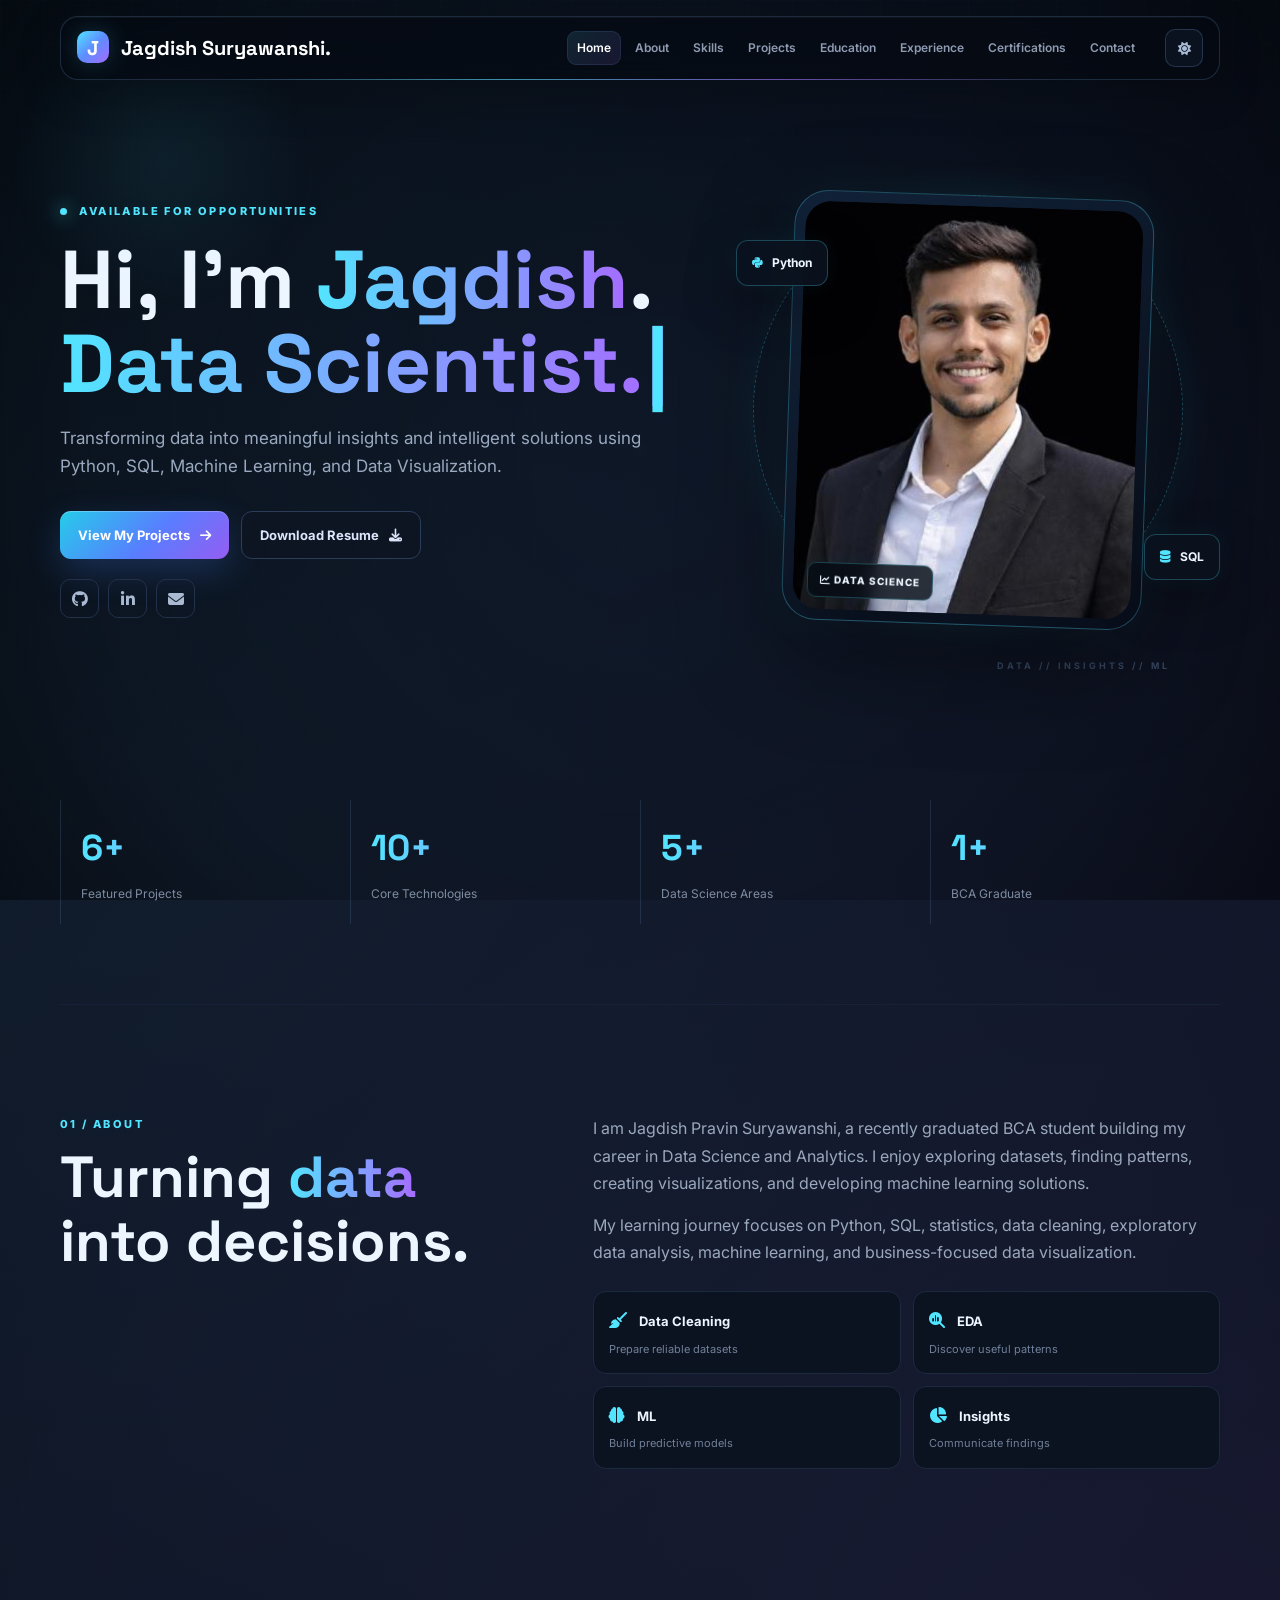
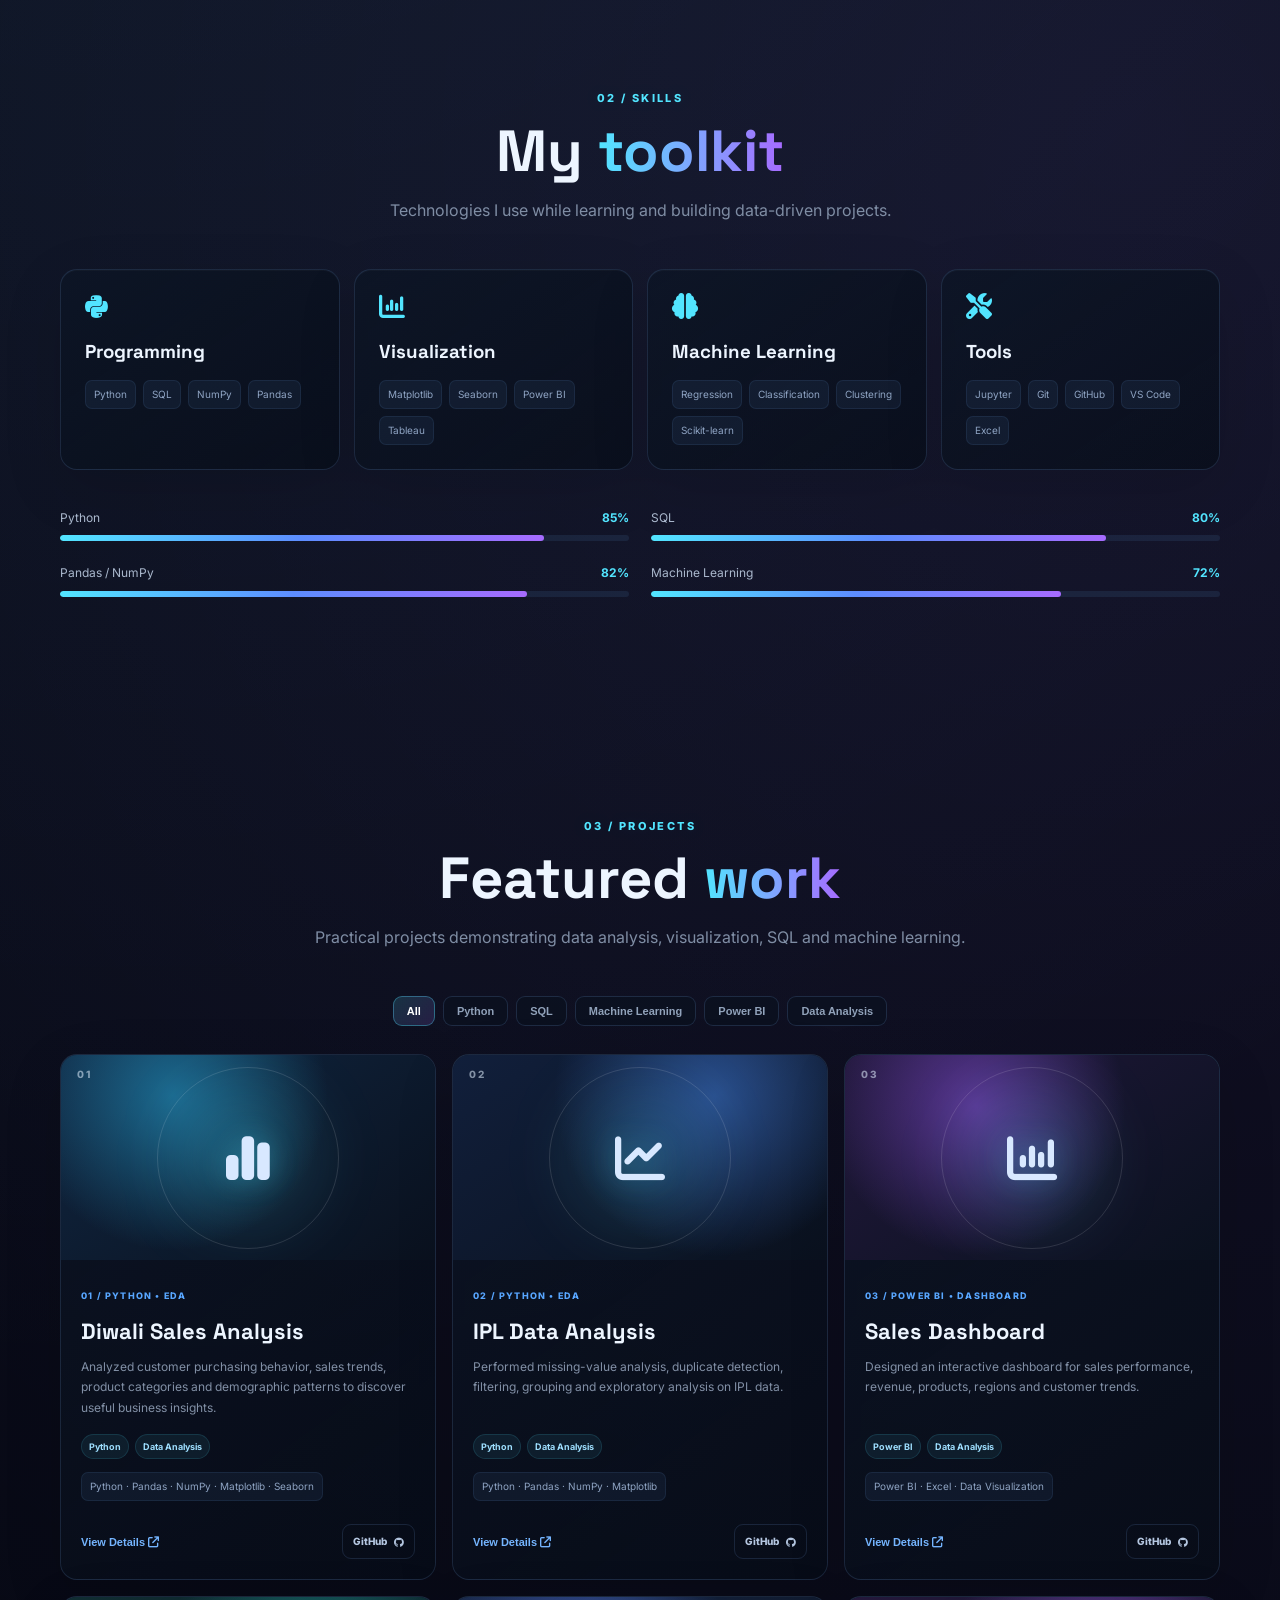
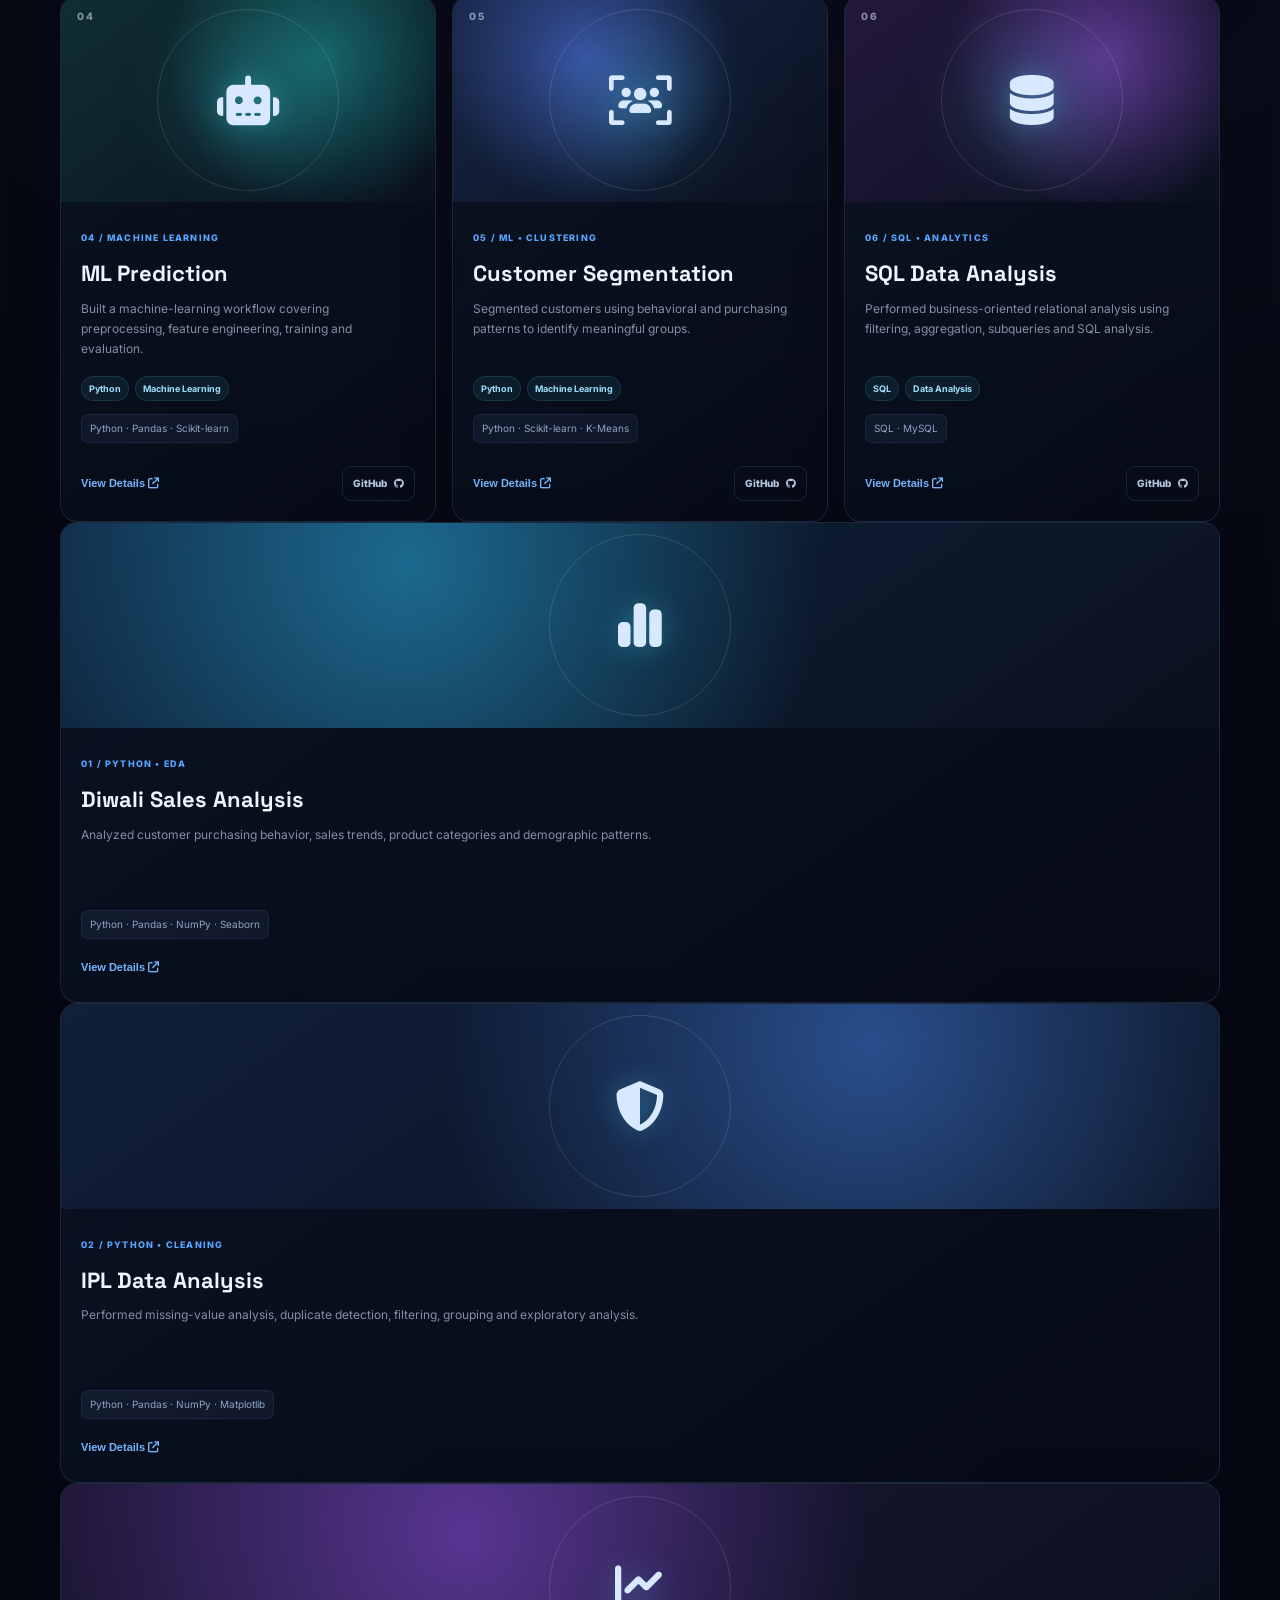
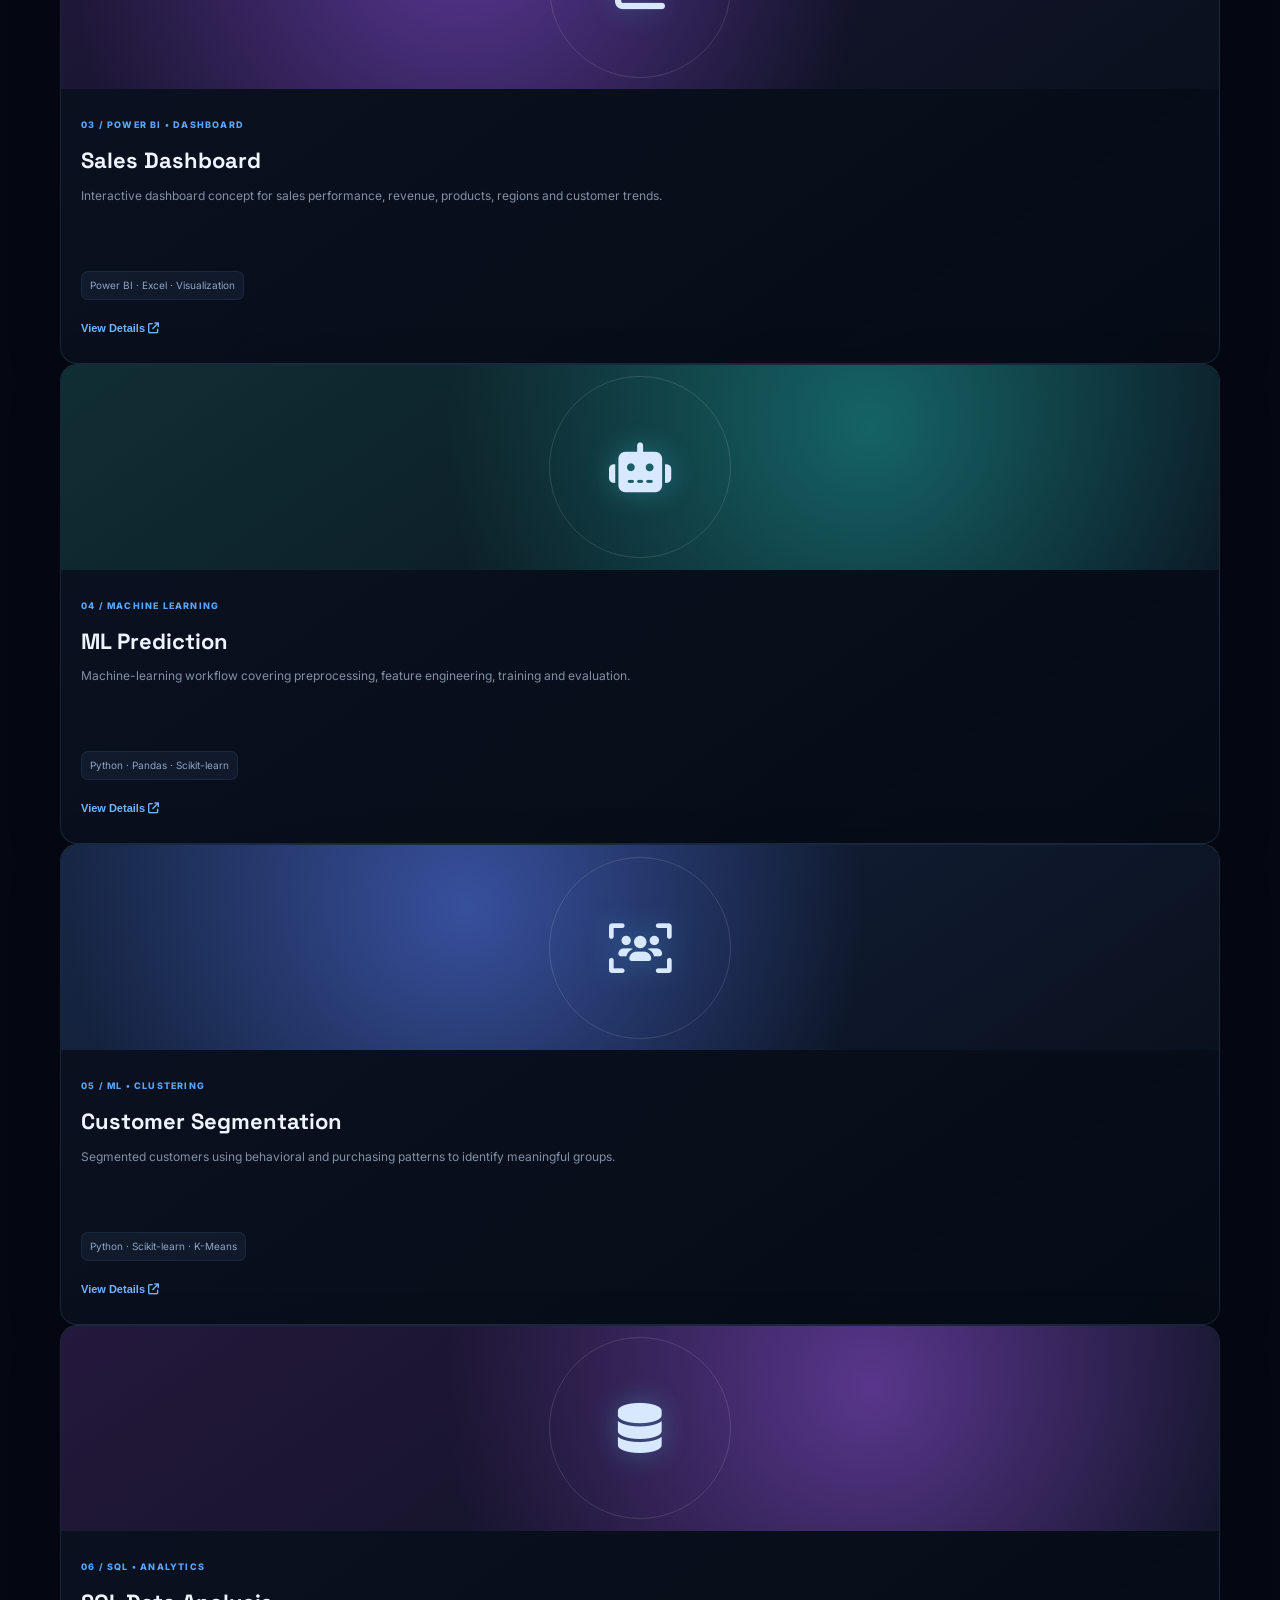
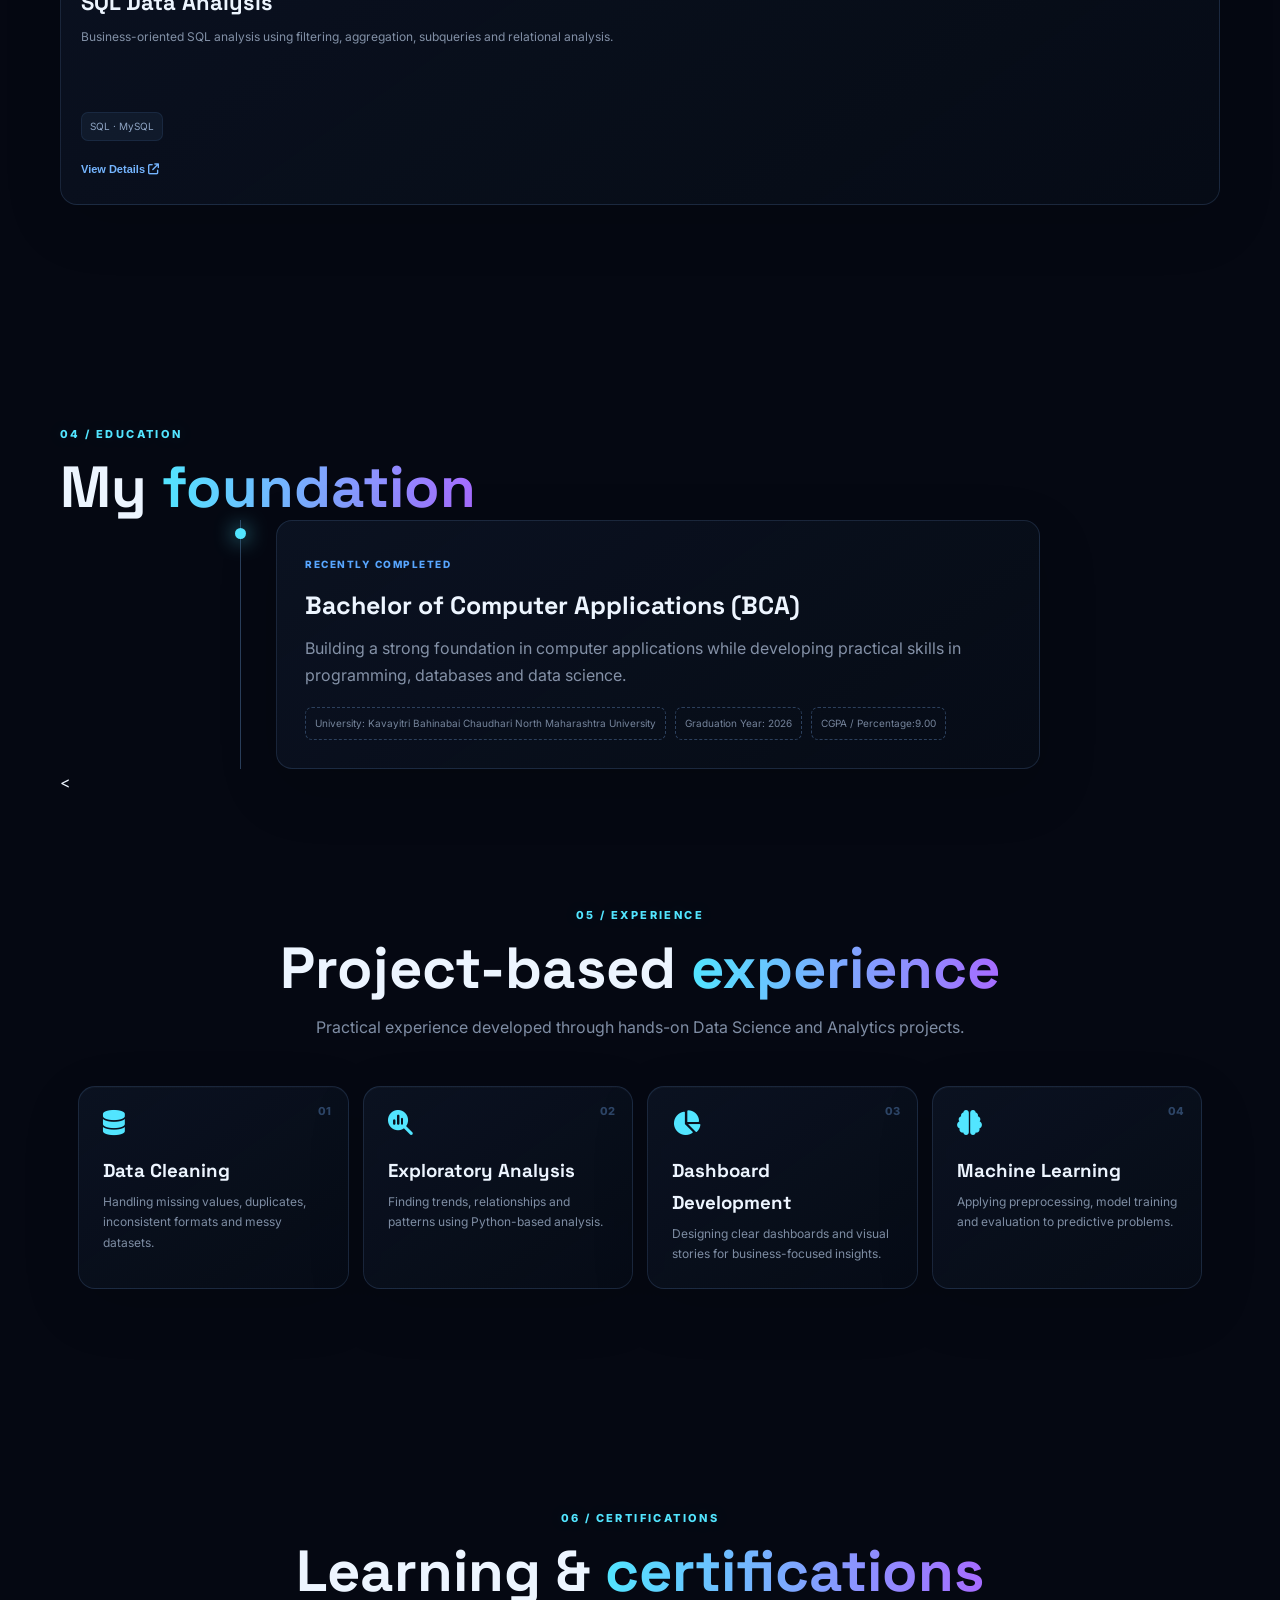
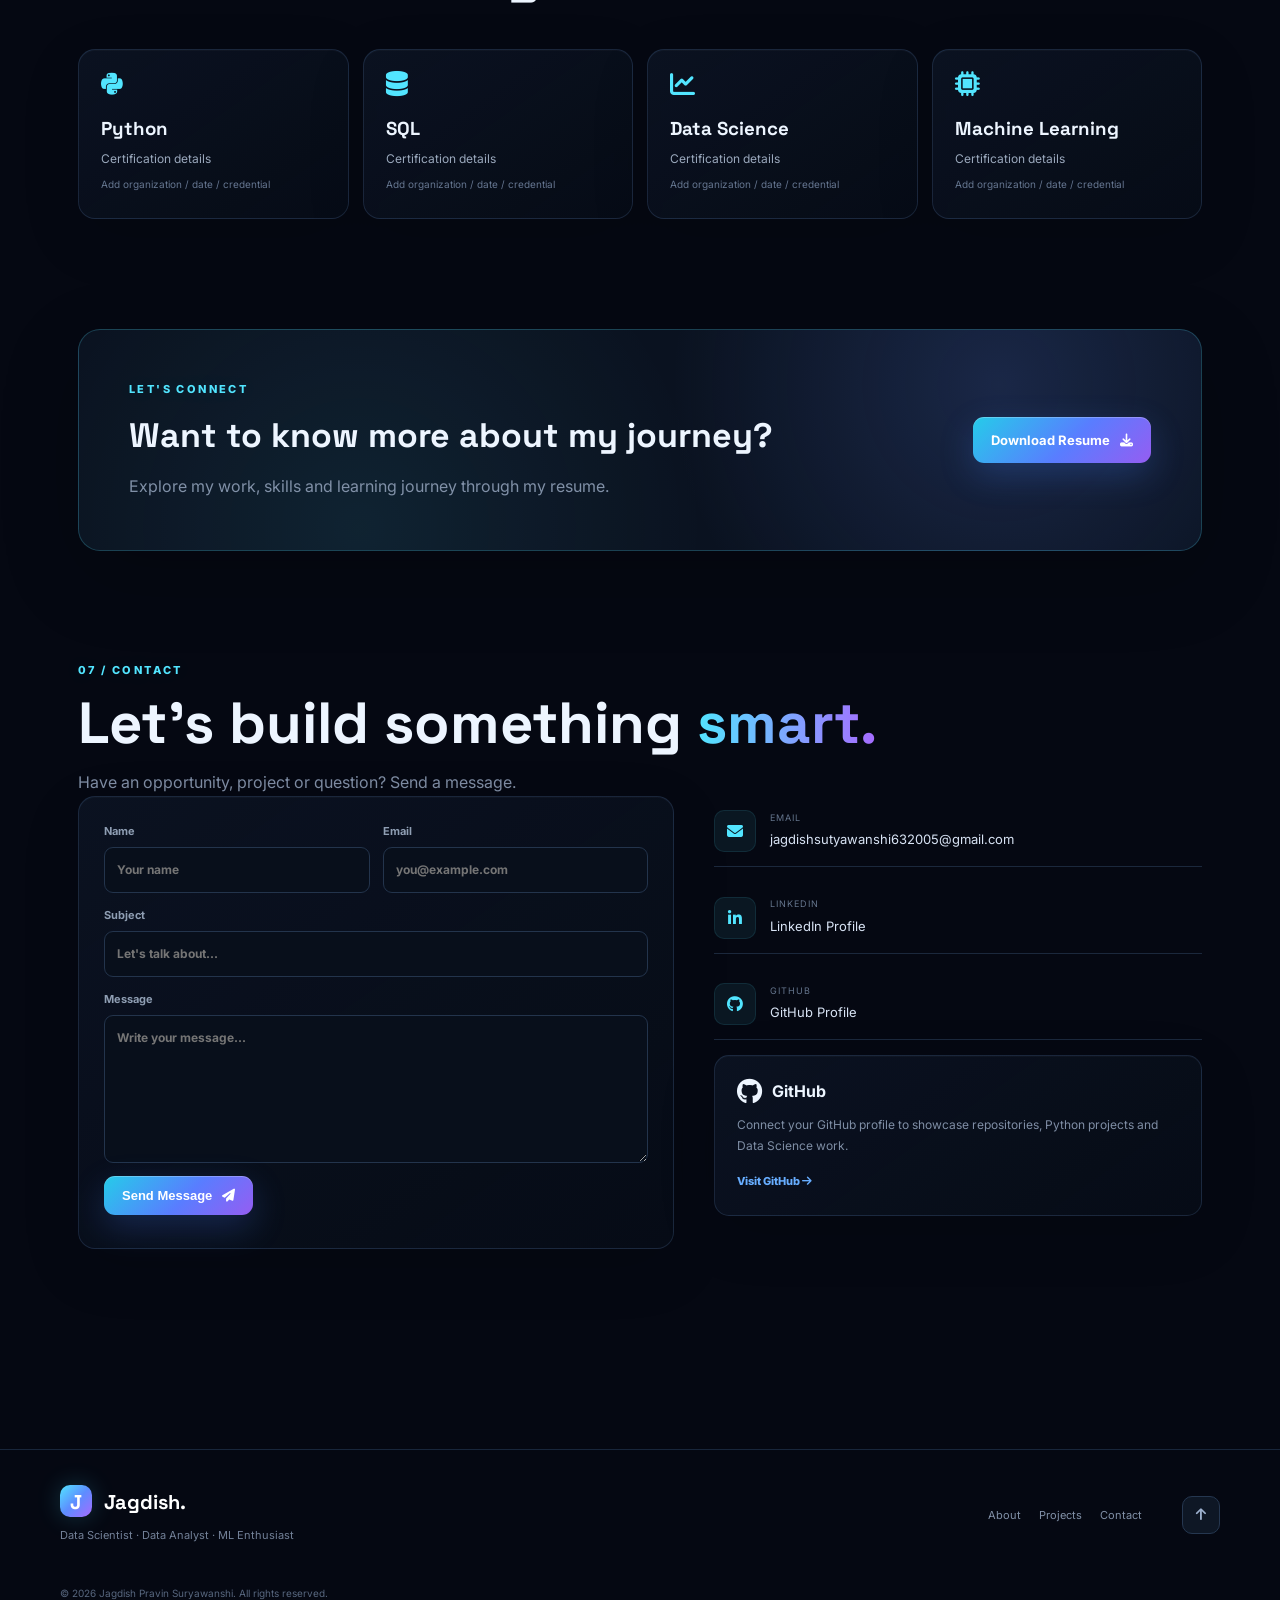
==== commit 1857c947: "Commited the project secotion" ====
--- a/index.html
+++ b/index.html
@@ -55,7 +55,7 @@
 
         <h1>
           Hi, I'm <span>Jagdish</span>.<br>
-          <strong>Data Scientist.</strong>
+          <strong id="typingText">Data Scientist.</strong>
         </h1>
 
         <p class="hero-text">
@@ -77,7 +77,7 @@
             <i class="fa-brands fa-github"></i>
           </a>
 
-          <a href="https://www.linkedin.com/in/jagdish-suryawanshi-9069403a0//" target="_blank" aria-label="LinkedIn">
+          <a href="https://www.linkedin.com/in/jagdish-suryawanshi-9069403a0/" target="_blank" aria-label="LinkedIn">
             <i class="fa-brands fa-linkedin-in"></i>
           </a>
 
@@ -124,7 +124,7 @@
     <section class="stats section">
 
       <div class="stat reveal">
-        <strong data-count="6">0</strong>
+        <strong id="projectCount" data-count="6">0</strong>
         <span>Featured Projects</span>
       </div>
 
@@ -302,39 +302,40 @@
       </div>
 
 
-      <div class="project-grid">
-
-        <!-- DIWALI SALES PROJECT -->
-        <article class="project-card reveal" data-tags="python analysis">
-
-          <div class="project-visual pv1">
-            <i class="fa-solid fa-chart-simple"></i>
-          </div>
-
-          <div class="project-body">
-
-            <small>01 / PYTHON • EDA</small>
-
-            <h3>Diwali Sales Analysis</h3>
-
-            <p>
-              Analyzed customer purchasing behavior, sales trends, product categories and demographic patterns.
-            </p>
-
-            <div class="tech">
-              Python · Pandas · NumPy · Seaborn
-            </div>
-
-            <button class="details-btn" data-project="0">
-              View Details
-              <i class="fa-solid fa-arrow-up-right-from-square"></i>
-            </button>
-
-          </div>
-
-        </article>
-
-        <!--
+      <div class="project-grid" id="projectGrid"></div>
+
+        
+<article class="project-card reveal" data-tags="python analysis">
+
+  <div class="project-visual pv1">
+    <i class="fa-solid fa-chart-simple"></i>
+  </div>
+
+  <div class="project-body">
+
+    <small>01 / PYTHON • EDA</small>
+
+    <h3>Diwali Sales Analysis</h3>
+
+    <p>
+      Analyzed customer purchasing behavior, sales trends, product categories and demographic patterns.
+    </p>
+
+    <div class="tech">
+      Python · Pandas · NumPy · Seaborn
+    </div>
+
+    <button class="details-btn" data-project="0">
+      View Details
+      <i class="fa-solid fa-arrow-up-right-from-square"></i>
+    </button>
+
+  </div>
+
+</article>
+
+
+    
         <article class="project-card reveal" data-tags="python analysis">
           <div class="project-visual pv2">
             <i class="fa-solid fa-shield-halved"></i>
@@ -419,13 +420,13 @@
             </button>
           </div>
         </article>
-      -->
+      
         
 
       </div>
 
     </section>
-
+  
 
     <!-- EDUCATION -->
     <section class="section timeline-section" id="education">
@@ -457,7 +458,7 @@
       </div>
 
 
-      <div class="timeline reveal">
+      <<!--div class="timeline reveal">
         <div class="timeline-dot"></div>
 
         <div class="timeline-content">
@@ -669,7 +670,7 @@
             <i class="fa-brands fa-linkedin-in"></i>
             <div>
               <small>LINKEDIN</small>
-              <a href="https://www.linkedin.com/in/jagdish-suryawanshi-9069403a/"
+              <a href="https://www.linkedin.com/in/jagdish-suryawanshi-9069403a0/"
                  target="_blank">
                 LinkedIn Profile
               </a>
@@ -743,83 +744,27 @@
 
   <!-- PROJECT MODAL -->
   <div class="modal" id="projectModal" aria-hidden="true">
-
     <div class="modal-box">
-
-      <button class="modal-close" id="modalClose">
+      <button class="modal-close" id="modalClose" aria-label="Close project details">
         <i class="fa-solid fa-xmark"></i>
       </button>
 
       <span class="eyebrow" id="modalTag"></span>
-
       <h2 id="modalTitle"></h2>
-
       <p id="modalDescription"></p>
 
       <div class="modal-meta">
-
-        <div>
-          <b>Dataset</b>
-          <span id="modalDataset"></span>
-        </div>
-
-        <div>
-          <b>Tools</b>
-          <span id="modalTools"></span>
-        </div>
-
-        <div>
-          <b>Methodology</b>
-          <span id="modalMethod"></span>
-        </div>
-
-        <div>
-          <b>Key Insight</b>
-          <span id="modalInsight"></span>
-        </div>
-
-      </div>
-
-      <!-- DIWALI SALES GITHUB LINK -->
-      <a class="btn primary"
-         href="https://github.com/jagdish211/EDA-Project-of-Diwali-Sales-Data"
-         target="_blank"
-         rel="noopener noreferrer">
-
-        GitHub
-        <i class="fa-brands fa-github"></i>
-        
-
+        <div><b>Dataset</b><span id="modalDataset"></span></div>
+        <div><b>Tools</b><span id="modalTools"></span></div>
+        <div><b>Methodology</b><span id="modalMethod"></span></div>
+        <div><b>Key Insight</b><span id="modalInsight"></span></div>
+      </div>
+
+      <a class="btn primary github-modal-btn" id="modalGitHub" href="#" target="_blank" rel="noopener noreferrer">
+        View on GitHub <i class="fa-brands fa-github"></i>
       </a>
-
     </div>
-    </div>
-
-      <!-- DIWALI SALES GITHUB LINK -->
-      <a class="btn primary"
-         href="https://github.com/jagdish211/EDA-Project-of-Diwali-Sales-Data"
-         target="_blank"
-         rel="noopener noreferrer">
-
-        GitHub
-        <i class="fa-brands fa-github"></i>
-
-      </a>
-       <a class="btn primary"
-         href="https://github.com/jagdish211/EDA-Project-of-Diwali-Sales-Data"
-         target="_blank"
-         rel="noopener noreferrer">
-
-        GitHub
-        <i class="fa-brands fa-github"></i>
-
-      </a>
-
-    </div>
-
   </div>
-  
-
 
   <script src="js/script.js"></script>
 
--- a/css/style.css
+++ b/css/style.css
@@ -1 +1,274 @@
-*{box-sizing:border-box;margin:0;padding:0}html{scroll-behavior:smooth}body{font-family:Inter,sans-serif;background:#070b13;color:#eaf0ff;line-height:1.7;overflow-x:hidden}.bg-grid{position:fixed;inset:0;pointer-events:none;opacity:.16;background-image:linear-gradient(rgba(90,150,255,.08) 1px,transparent 1px),linear-gradient(90deg,rgba(90,150,255,.08) 1px,transparent 1px);background-size:50px 50px;mask-image:linear-gradient(to bottom,#000,transparent 85%)}body.light{background:#f4f7fb;color:#101827}body.light .navbar,body.light .skill-card,body.light .project-card,body.light .exp-card,body.light .cert-card,body.light .contact-form,body.light .github-box,body.light .timeline-content{background:rgba(255,255,255,.8);border-color:#dce4f1}body.light .hero-text,body.light .section-heading p,body.light .about-copy p,body.light .project-body p,body.light .exp-card p,body.light .cert-card p,body.light .timeline-content p,body.light .contact-info,body.light footer p{color:#586579}body.light .chips span{background:#eef3fb;color:#31405a}.navbar{position:fixed;z-index:20;top:16px;left:50%;transform:translateX(-50%);width:min(1160px,calc(100% - 28px));padding:12px 16px;border:1px solid #1d2a40;background:rgba(7,11,19,.78);backdrop-filter:blur(18px);border-radius:18px;display:flex;align-items:center;gap:20px;transition:.3s}.brand{font-family:"Space Grotesk";font-weight:700;font-size:20px;color:#fff;text-decoration:none;white-space:nowrap}.brand span{display:inline-grid;place-items:center;width:32px;height:32px;border-radius:10px;background:linear-gradient(135deg,#4da3ff,#8d5cff);margin-right:7px}.navbar nav{display:flex;gap:4px;margin-left:auto}.navbar nav a{padding:7px 10px;color:#8e9bb2;text-decoration:none;font-size:12px;font-weight:600;border-radius:9px}.navbar nav a:hover,.navbar nav a.active{color:#fff;background:#16243a}.theme-btn,.menu-btn{border:1px solid #25344d;background:#0e1625;color:#a9bbd5;width:38px;height:38px;border-radius:10px;cursor:pointer}.menu-btn{display:none}.section{width:min(1160px,calc(100% - 36px));margin:auto;padding:110px 0}.hero{min-height:780px;display:grid;grid-template-columns:1.1fr .9fr;align-items:center;gap:40px;padding-top:150px}.eyebrow{font-size:11px;letter-spacing:2.4px;font-weight:800;color:#6eafff}.eyebrow span{display:inline-block;width:7px;height:7px;border-radius:50%;background:#58a6ff;box-shadow:0 0 16px #58a6ff;margin-right:8px}.hero h1{font-family:"Space Grotesk";font-size:clamp(48px,7vw,82px);line-height:1.02;margin:18px 0}.hero h1 span,.hero h1 strong,h2 span{background:linear-gradient(90deg,#58a6ff,#a66cff);-webkit-background-clip:text;background-clip:text;color:transparent}.hero h1 strong{display:inline-block}.hero-text{max-width:650px;color:#9aa9bf;font-size:17px}.hero-actions{display:flex;gap:12px;margin:30px 0 20px;flex-wrap:wrap}.btn{display:inline-flex;align-items:center;gap:10px;padding:12px 18px;border-radius:11px;text-decoration:none;font-weight:700;font-size:13px;border:1px solid #2b3d59;cursor:pointer}.btn.primary{background:linear-gradient(135deg,#398cff,#7759ff);color:white;border:0;box-shadow:0 10px 30px rgba(67,121,255,.22)}.btn.ghost{color:#dbe6fa;background:#0d1523}.btn:hover{transform:translateY(-2px)}.socials{display:flex;gap:9px}.socials a{width:39px;height:39px;display:grid;place-items:center;border:1px solid #22314a;border-radius:10px;color:#a9b9d1;text-decoration:none}.socials a:hover{color:#fff;border-color:#58a6ff}.hero-photo{position:relative;height:520px;display:grid;place-items:center}.photo-card{width:360px;height:430px;border:1px solid #2b4162;border-radius:34px;padding:10px;background:linear-gradient(145deg,rgba(22,37,60,.9),rgba(10,16,28,.9));box-shadow:0 35px 100px rgba(0,0,0,.35);transform:rotate(2deg);position:relative;z-index:2;overflow:hidden}.photo-card img{width:100%;height:100%;object-fit:cover;border-radius:26px}.photo-placeholder{display:none;width:100%;height:100%;border-radius:26px;background:radial-gradient(circle at 50% 25%,#203e66,#101827 60%);align-items:center;justify-content:center;flex-direction:column;color:#7f9bc2}.photo-placeholder i{font-size:70px;margin-bottom:12px}.photo-placeholder span{font-weight:800}.photo-placeholder small{color:#647793}.photo-tag{position:absolute;bottom:22px;left:24px;padding:8px 12px;background:rgba(6,11,20,.82);backdrop-filter:blur(10px);border:1px solid #2a4160;border-radius:9px;font-size:10px;font-weight:800;letter-spacing:1px}.photo-orbit{position:absolute;width:430px;height:430px;border:1px dashed #284668;border-radius:50%;animation:spin 20s linear infinite}.float-card{position:absolute;z-index:4;padding:12px 15px;border:1px solid #2c4667;background:rgba(10,18,31,.9);backdrop-filter:blur(10px);border-radius:12px;display:flex;gap:9px;align-items:center;font-weight:700;font-size:12px;box-shadow:0 15px 40px #0004}.float-card i{color:#58a6ff}.fc-one{top:90px;left:20px}.fc-two{right:0;bottom:90px}.stats{display:grid;grid-template-columns:repeat(4,1fr);padding-top:20px;padding-bottom:80px;border-bottom:1px solid #172238}.stat{padding:18px 20px;border-left:1px solid #24344e}.stat strong{font-family:"Space Grotesk";font-size:36px;display:block}.stat span{font-size:12px;color:#7e8ca2}.two-col{display:grid;grid-template-columns:.85fr 1.15fr;gap:70px}.section-heading h2{font-family:"Space Grotesk";font-size:clamp(35px,5vw,58px);line-height:1.1;margin-top:12px}.section-heading p:not(.eyebrow){color:#7f8da4;margin-top:13px}.centered{text-align:center;max-width:720px;margin:0 auto 45px}.about-copy p{color:#9aa8bd;margin-bottom:15px}.mini-grid{display:grid;grid-template-columns:1fr 1fr;gap:12px;margin-top:25px}.mini-grid div{border:1px solid #1c2a40;background:#0b1220;padding:15px;border-radius:13px}.mini-grid i{color:#58a6ff;margin-right:8px}.mini-grid b{font-size:13px}.mini-grid span{display:block;font-size:11px;color:#718199;margin-top:5px}.skill-grid{display:grid;grid-template-columns:repeat(4,1fr);gap:14px}.skill-card,.project-card,.exp-card,.cert-card{border:1px solid #1b2a41;background:rgba(10,17,29,.78);border-radius:17px}.skill-card{padding:24px}.skill-card>i{font-size:26px;color:#58a6ff}.skill-card h3{font-family:"Space Grotesk";margin:12px 0}.chips{display:flex;flex-wrap:wrap;gap:7px}.chips span,.tech{font-size:10px;padding:5px 8px;border-radius:7px;background:#121e31;color:#8fa4c3}.bars{display:grid;grid-template-columns:1fr 1fr;gap:22px;margin-top:38px}.bar div{display:flex;justify-content:space-between;font-size:12px;color:#aab8cd;margin-bottom:7px}.bar b{color:#58a6ff}.bar i{height:6px;display:block;background:#152238;border-radius:99px;overflow:hidden}.bar em{display:block;height:100%;background:linear-gradient(90deg,#4a9cff,#9562ff);border-radius:99px}.filters{display:flex;justify-content:center;gap:8px;flex-wrap:wrap;margin-bottom:28px}.filter{border:1px solid #23334b;background:#0c1422;color:#91a2ba;border-radius:9px;padding:8px 13px;cursor:pointer;font-size:11px;font-weight:700}.filter.active,.filter:hover{background:#243b61;color:white}.project-grid{display:grid;grid-template-columns:repeat(3,1fr);gap:16px}.project-card{overflow:hidden;transition:.3s}.project-card:hover{transform:translateY(-6px);border-color:#34577f}.project-visual{height:180px;display:grid;place-items:center;font-size:50px;color:#d8e8ff;position:relative;overflow:hidden}.project-visual:after{content:"";position:absolute;width:180px;height:180px;border-radius:50%;border:1px solid #ffffff20}.pv1{background:radial-gradient(circle at 30% 20%,#214b7e,#111a2b)}.pv2{background:radial-gradient(circle at 70% 20%,#315d56,#111b25)}.pv3{background:radial-gradient(circle at 30% 20%,#5b3d75,#111726)}.pv4{background:radial-gradient(circle at 70% 30%,#68422c,#141a24)}.pv5{background:radial-gradient(circle at 30% 30%,#304f7d,#111827)}.pv6{background:radial-gradient(circle at 70% 30%,#51436d,#121825)}.project-body{padding:20px}.project-body small{font-size:9px;color:#58a6ff;letter-spacing:1.2px;font-weight:800}.project-body h3{font-family:"Space Grotesk";font-size:21px;margin:6px 0}.project-body p{color:#8290a6;font-size:12px;min-height:60px}.tech{display:inline-block;margin:13px 0}.details-btn{display:block;border:0;background:none;color:#75b5ff;font-weight:800;font-size:11px;cursor:pointer}.timeline{position:relative;border-left:1px solid #2a3e5b;margin:0 auto;max-width:800px;padding-left:35px}.timeline-dot{position:absolute;left:-6px;top:8px;width:11px;height:11px;background:#58a6ff;border-radius:50%;box-shadow:0 0 18px #58a6ff}.timeline-content{padding:28px;border:1px solid #1d2c42;background:#0b1320;border-radius:16px}.date{font-size:10px;color:#58a6ff;font-weight:800;letter-spacing:1.5px}.timeline-content h3{font-family:"Space Grotesk";font-size:25px;margin:8px 0}.timeline-content p{color:#8491a7}.placeholder-row{display:flex;gap:9px;flex-wrap:wrap;margin-top:18px}.placeholder-row span{font-size:10px;padding:7px 9px;border:1px dashed #2c405d;color:#75849b;border-radius:7px}.experience-grid,.cert-grid{display:grid;grid-template-columns:repeat(4,1fr);gap:14px}.exp-card{padding:24px;position:relative}.exp-card>span{position:absolute;right:17px;top:15px;color:#2d4566;font-size:11px;font-weight:800}.exp-card i{font-size:25px;color:#58a6ff}.exp-card h3{font-family:"Space Grotesk";margin:15px 0 5px}.exp-card p{color:#7e8da3;font-size:12px}.cert-card{padding:22px}.cert-card i{font-size:25px;color:#58a6ff}.cert-card h3{font-family:"Space Grotesk";margin:12px 0 4px}.cert-card p{font-size:12px;color:#9ba9bd}.cert-card span{font-size:10px;color:#667791}.resume-cta{border:1px solid #29405e;background:radial-gradient(circle at 80% 30%,#172c4b,#0b1220 60%);border-radius:22px;padding:50px;display:flex;align-items:center;justify-content:space-between;gap:30px}.resume-cta h2{font-family:"Space Grotesk";font-size:34px;margin:8px 0}.resume-cta p:not(.eyebrow){color:#8090a7}.contact{padding-bottom:90px}.contact-grid{display:grid;grid-template-columns:1.1fr .9fr;gap:40px}.contact-form{border:1px solid #1c2b41;background:#0b1320;border-radius:17px;padding:25px}.contact-form label{display:block;font-size:11px;font-weight:700;color:#8f9eb3;margin-bottom:13px}.contact-form input,.contact-form textarea{display:block;width:100%;margin-top:6px;border:1px solid #23344c;background:#080f1b;color:white;border-radius:9px;padding:12px;font:inherit;font-size:12px;outline:none}.contact-form input:focus,.contact-form textarea:focus{border-color:#4e91e8}.input-row{display:grid;grid-template-columns:1fr 1fr;gap:13px}.form-msg{font-size:11px;color:#58a6ff;margin-top:8px}.contact-info{display:flex;flex-direction:column;gap:15px}.contact-item{display:flex;gap:14px;align-items:center;padding:14px 0;border-bottom:1px solid #1b283c}.contact-item>i{width:42px;height:42px;display:grid;place-items:center;background:#101c2e;border-radius:10px;color:#58a6ff}.contact-item small{display:block;font-size:9px;letter-spacing:1px;color:#65758d}.contact-item a{color:#d8e3f4;text-decoration:none;font-size:13px}.github-box{border:1px solid #233650;background:#0b1524;border-radius:15px;padding:22px}.github-head{display:flex;align-items:center;gap:10px}.github-head i{font-size:26px}.github-box p{font-size:12px;color:#7f8ea5;margin:10px 0}.github-box a{color:#67adff;text-decoration:none;font-size:11px;font-weight:800}footer{border-top:1px solid #18263b;padding:35px max(18px,calc((100% - 1160px)/2));display:grid;grid-template-columns:1fr auto auto;gap:40px;align-items:center}footer p{color:#738198;font-size:11px;margin-top:7px}.footer-links{display:flex;gap:18px}.footer-links a{font-size:11px;color:#8190a7;text-decoration:none}footer>small{grid-column:1/-1;color:#58677f;font-size:10px}#topBtn{border:1px solid #253750;background:#0e1725;color:#9cb0cd;width:38px;height:38px;border-radius:10px;cursor:pointer}.modal{position:fixed;inset:0;z-index:50;background:#02060cb8;backdrop-filter:blur(8px);display:none;place-items:center;padding:20px}.modal.open{display:grid}.modal-box{position:relative;width:min(700px,100%);background:#0c1524;border:1px solid #29415f;border-radius:20px;padding:35px;box-shadow:0 40px 100px #0008}.modal-box h2{font-family:"Space Grotesk";font-size:34px;margin:10px 0}.modal-box>p{color:#8c9ab0}.modal-close{position:absolute;right:18px;top:18px;border:1px solid #263951;background:#101b2c;color:#9db0c9;width:35px;height:35px;border-radius:9px;cursor:pointer}.modal-meta{display:grid;grid-template-columns:1fr 1fr;gap:12px;margin:22px 0}.modal-meta div{border:1px solid #1e3048;padding:14px;border-radius:10px}.modal-meta b,.modal-meta span{display:block}.modal-meta b{font-size:10px;color:#58a6ff;text-transform:uppercase}.modal-meta span{font-size:11px;color:#8997ac;margin-top:5px}.reveal{opacity:0;transform:translateY(20px);transition:opacity .7s ease,transform .7s ease}.reveal.visible{opacity:1;transform:none}@keyframes spin{to{transform:rotate(360deg)}}@media(max-width:980px){.navbar nav{display:none}.navbar nav.open{position:absolute;top:62px;left:0;right:0;display:flex;flex-direction:column;background:#0b1320;border:1px solid #22334b;border-radius:14px;padding:10px}.menu-btn{display:block;margin-left:auto}.hero{grid-template-columns:1fr}.hero-photo{order:-1;height:440px}.skill-grid,.experience-grid,.cert-grid{grid-template-columns:1fr 1fr}.project-grid{grid-template-columns:1fr 1fr}.two-col,.contact-grid{grid-template-columns:1fr;gap:35px}.stats{grid-template-columns:1fr 1fr}.resume-cta{flex-direction:column;align-items:flex-start}}@media(max-width:600px){.section{padding:80px 0}.hero{padding-top:125px}.hero-photo{height:370px}.photo-card{width:275px;height:330px}.photo-orbit{width:330px;height:330px}.fc-one{left:0;top:50px}.fc-two{right:0;bottom:45px}.hero h1{font-size:48px}.skill-grid,.project-grid,.experience-grid,.cert-grid,.bars{grid-template-columns:1fr}.stats{grid-template-columns:1fr 1fr}.stat strong{font-size:28px}.resume-cta{padding:30px}.resume-cta h2{font-size:27px}.input-row,.modal-meta{grid-template-columns:1fr}footer{grid-template-columns:1fr}.footer-links{order:3}.footer-links{flex-wrap:wrap}}+*{box-sizing:border-box;margin:0;padding:0}html{scroll-behavior:smooth}body{font-family:Inter,sans-serif;background:#070b13;color:#eaf0ff;line-height:1.7;overflow-x:hidden}.bg-grid{position:fixed;inset:0;pointer-events:none;opacity:.16;background-image:linear-gradient(rgba(90,150,255,.08) 1px,transparent 1px),linear-gradient(90deg,rgba(90,150,255,.08) 1px,transparent 1px);background-size:50px 50px;mask-image:linear-gradient(to bottom,#000,transparent 85%)}body.light{background:#f4f7fb;color:#101827}body.light .navbar,body.light .skill-card,body.light .project-card,body.light .exp-card,body.light .cert-card,body.light .contact-form,body.light .github-box,body.light .timeline-content{background:rgba(255,255,255,.8);border-color:#dce4f1}body.light .hero-text,body.light .section-heading p,body.light .about-copy p,body.light .project-body p,body.light .exp-card p,body.light .cert-card p,body.light .timeline-content p,body.light .contact-info,body.light footer p{color:#586579}body.light .chips span{background:#eef3fb;color:#31405a}.navbar{position:fixed;z-index:20;top:16px;left:50%;transform:translateX(-50%);width:min(1160px,calc(100% - 28px));padding:12px 16px;border:1px solid #1d2a40;background:rgba(7,11,19,.78);backdrop-filter:blur(18px);border-radius:18px;display:flex;align-items:center;gap:20px;transition:.3s}.brand{font-family:"Space Grotesk";font-weight:700;font-size:20px;color:#fff;text-decoration:none;white-space:nowrap}.brand span{display:inline-grid;place-items:center;width:32px;height:32px;border-radius:10px;background:linear-gradient(135deg,#4da3ff,#8d5cff);margin-right:7px}.navbar nav{display:flex;gap:4px;margin-left:auto}.navbar nav a{padding:7px 10px;color:#8e9bb2;text-decoration:none;font-size:12px;font-weight:600;border-radius:9px}.navbar nav a:hover,.navbar nav a.active{color:#fff;background:#16243a}.theme-btn,.menu-btn{border:1px solid #25344d;background:#0e1625;color:#a9bbd5;width:38px;height:38px;border-radius:10px;cursor:pointer}.menu-btn{display:none}.section{width:min(1160px,calc(100% - 36px));margin:auto;padding:110px 0}.hero{min-height:780px;display:grid;grid-template-columns:1.1fr .9fr;align-items:center;gap:40px;padding-top:150px}.eyebrow{font-size:11px;letter-spacing:2.4px;font-weight:800;color:#6eafff}.eyebrow span{display:inline-block;width:7px;height:7px;border-radius:50%;background:#58a6ff;box-shadow:0 0 16px #58a6ff;margin-right:8px}.hero h1{font-family:"Space Grotesk";font-size:clamp(48px,7vw,82px);line-height:1.02;margin:18px 0}.hero h1 span,.hero h1 strong,h2 span{background:linear-gradient(90deg,#58a6ff,#a66cff);-webkit-background-clip:text;background-clip:text;color:transparent}.hero h1 strong{display:inline-block}.hero-text{max-width:650px;color:#9aa9bf;font-size:17px}.hero-actions{display:flex;gap:12px;margin:30px 0 20px;flex-wrap:wrap}.btn{display:inline-flex;align-items:center;gap:10px;padding:12px 18px;border-radius:11px;text-decoration:none;font-weight:700;font-size:13px;border:1px solid #2b3d59;cursor:pointer}.btn.primary{background:linear-gradient(135deg,#398cff,#7759ff);color:white;border:0;box-shadow:0 10px 30px rgba(67,121,255,.22)}.btn.ghost{color:#dbe6fa;background:#0d1523}.btn:hover{transform:translateY(-2px)}.socials{display:flex;gap:9px}.socials a{width:39px;height:39px;display:grid;place-items:center;border:1px solid #22314a;border-radius:10px;color:#a9b9d1;text-decoration:none}.socials a:hover{color:#fff;border-color:#58a6ff}.hero-photo{position:relative;height:520px;display:grid;place-items:center}.photo-card{width:360px;height:430px;border:1px solid #2b4162;border-radius:34px;padding:10px;background:linear-gradient(145deg,rgba(22,37,60,.9),rgba(10,16,28,.9));box-shadow:0 35px 100px rgba(0,0,0,.35);transform:rotate(2deg);position:relative;z-index:2;overflow:hidden}.photo-card img{width:100%;height:100%;object-fit:cover;border-radius:26px}.photo-placeholder{display:none;width:100%;height:100%;border-radius:26px;background:radial-gradient(circle at 50% 25%,#203e66,#101827 60%);align-items:center;justify-content:center;flex-direction:column;color:#7f9bc2}.photo-placeholder i{font-size:70px;margin-bottom:12px}.photo-placeholder span{font-weight:800}.photo-placeholder small{color:#647793}.photo-tag{position:absolute;bottom:22px;left:24px;padding:8px 12px;background:rgba(6,11,20,.82);backdrop-filter:blur(10px);border:1px solid #2a4160;border-radius:9px;font-size:10px;font-weight:800;letter-spacing:1px}.photo-orbit{position:absolute;width:430px;height:430px;border:1px dashed #284668;border-radius:50%;animation:spin 20s linear infinite}.float-card{position:absolute;z-index:4;padding:12px 15px;border:1px solid #2c4667;background:rgba(10,18,31,.9);backdrop-filter:blur(10px);border-radius:12px;display:flex;gap:9px;align-items:center;font-weight:700;font-size:12px;box-shadow:0 15px 40px #0004}.float-card i{color:#58a6ff}.fc-one{top:90px;left:20px}.fc-two{right:0;bottom:90px}.stats{display:grid;grid-template-columns:repeat(4,1fr);padding-top:20px;padding-bottom:80px;border-bottom:1px solid #172238}.stat{padding:18px 20px;border-left:1px solid #24344e}.stat strong{font-family:"Space Grotesk";font-size:36px;display:block}.stat span{font-size:12px;color:#7e8ca2}.two-col{display:grid;grid-template-columns:.85fr 1.15fr;gap:70px}.section-heading h2{font-family:"Space Grotesk";font-size:clamp(35px,5vw,58px);line-height:1.1;margin-top:12px}.section-heading p:not(.eyebrow){color:#7f8da4;margin-top:13px}.centered{text-align:center;max-width:720px;margin:0 auto 45px}.about-copy p{color:#9aa8bd;margin-bottom:15px}.mini-grid{display:grid;grid-template-columns:1fr 1fr;gap:12px;margin-top:25px}.mini-grid div{border:1px solid #1c2a40;background:#0b1220;padding:15px;border-radius:13px}.mini-grid i{color:#58a6ff;margin-right:8px}.mini-grid b{font-size:13px}.mini-grid span{display:block;font-size:11px;color:#718199;margin-top:5px}.skill-grid{display:grid;grid-template-columns:repeat(4,1fr);gap:14px}.skill-card,.project-card,.exp-card,.cert-card{border:1px solid #1b2a41;background:rgba(10,17,29,.78);border-radius:17px}.skill-card{padding:24px}.skill-card>i{font-size:26px;color:#58a6ff}.skill-card h3{font-family:"Space Grotesk";margin:12px 0}.chips{display:flex;flex-wrap:wrap;gap:7px}.chips span,.tech{font-size:10px;padding:5px 8px;border-radius:7px;background:#121e31;color:#8fa4c3}.bars{display:grid;grid-template-columns:1fr 1fr;gap:22px;margin-top:38px}.bar div{display:flex;justify-content:space-between;font-size:12px;color:#aab8cd;margin-bottom:7px}.bar b{color:#58a6ff}.bar i{height:6px;display:block;background:#152238;border-radius:99px;overflow:hidden}.bar em{display:block;height:100%;background:linear-gradient(90deg,#4a9cff,#9562ff);border-radius:99px}.filters{display:flex;justify-content:center;gap:8px;flex-wrap:wrap;margin-bottom:28px}.filter{border:1px solid #23334b;background:#0c1422;color:#91a2ba;border-radius:9px;padding:8px 13px;cursor:pointer;font-size:11px;font-weight:700}.filter.active,.filter:hover{background:#243b61;color:white}.project-grid{display:grid;grid-template-columns:repeat(3,1fr);gap:16px}.project-card{overflow:hidden;transition:.3s}.project-card:hover{transform:translateY(-6px);border-color:#34577f}.project-visual{height:180px;display:grid;place-items:center;font-size:50px;color:#d8e8ff;position:relative;overflow:hidden}.project-visual:after{content:"";position:absolute;width:180px;height:180px;border-radius:50%;border:1px solid #ffffff20}.pv1{background:radial-gradient(circle at 30% 20%,#214b7e,#111a2b)}.pv2{background:radial-gradient(circle at 70% 20%,#315d56,#111b25)}.pv3{background:radial-gradient(circle at 30% 20%,#5b3d75,#111726)}.pv4{background:radial-gradient(circle at 70% 30%,#68422c,#141a24)}.pv5{background:radial-gradient(circle at 30% 30%,#304f7d,#111827)}.pv6{background:radial-gradient(circle at 70% 30%,#51436d,#121825)}.project-body{padding:20px}.project-body small{font-size:9px;color:#58a6ff;letter-spacing:1.2px;font-weight:800}.project-body h3{font-family:"Space Grotesk";font-size:21px;margin:6px 0}.project-body p{color:#8290a6;font-size:12px;min-height:60px}.tech{display:inline-block;margin:13px 0}.details-btn{display:block;border:0;background:none;color:#75b5ff;font-weight:800;font-size:11px;cursor:pointer}.timeline{position:relative;border-left:1px solid #2a3e5b;margin:0 auto;max-width:800px;padding-left:35px}.timeline-dot{position:absolute;left:-6px;top:8px;width:11px;height:11px;background:#58a6ff;border-radius:50%;box-shadow:0 0 18px #58a6ff}.timeline-content{padding:28px;border:1px solid #1d2c42;background:#0b1320;border-radius:16px}.date{font-size:10px;color:#58a6ff;font-weight:800;letter-spacing:1.5px}.timeline-content h3{font-family:"Space Grotesk";font-size:25px;margin:8px 0}.timeline-content p{color:#8491a7}.placeholder-row{display:flex;gap:9px;flex-wrap:wrap;margin-top:18px}.placeholder-row span{font-size:10px;padding:7px 9px;border:1px dashed #2c405d;color:#75849b;border-radius:7px}.experience-grid,.cert-grid{display:grid;grid-template-columns:repeat(4,1fr);gap:14px}.exp-card{padding:24px;position:relative}.exp-card>span{position:absolute;right:17px;top:15px;color:#2d4566;font-size:11px;font-weight:800}.exp-card i{font-size:25px;color:#58a6ff}.exp-card h3{font-family:"Space Grotesk";margin:15px 0 5px}.exp-card p{color:#7e8da3;font-size:12px}.cert-card{padding:22px}.cert-card i{font-size:25px;color:#58a6ff}.cert-card h3{font-family:"Space Grotesk";margin:12px 0 4px}.cert-card p{font-size:12px;color:#9ba9bd}.cert-card span{font-size:10px;color:#667791}.resume-cta{border:1px solid #29405e;background:radial-gradient(circle at 80% 30%,#172c4b,#0b1220 60%);border-radius:22px;padding:50px;display:flex;align-items:center;justify-content:space-between;gap:30px}.resume-cta h2{font-family:"Space Grotesk";font-size:34px;margin:8px 0}.resume-cta p:not(.eyebrow){color:#8090a7}.contact{padding-bottom:90px}.contact-grid{display:grid;grid-template-columns:1.1fr .9fr;gap:40px}.contact-form{border:1px solid #1c2b41;background:#0b1320;border-radius:17px;padding:25px}.contact-form label{display:block;font-size:11px;font-weight:700;color:#8f9eb3;margin-bottom:13px}.contact-form input,.contact-form textarea{display:block;width:100%;margin-top:6px;border:1px solid #23344c;background:#080f1b;color:white;border-radius:9px;padding:12px;font:inherit;font-size:12px;outline:none}.contact-form input:focus,.contact-form textarea:focus{border-color:#4e91e8}.input-row{display:grid;grid-template-columns:1fr 1fr;gap:13px}.form-msg{font-size:11px;color:#58a6ff;margin-top:8px}.contact-info{display:flex;flex-direction:column;gap:15px}.contact-item{display:flex;gap:14px;align-items:center;padding:14px 0;border-bottom:1px solid #1b283c}.contact-item>i{width:42px;height:42px;display:grid;place-items:center;background:#101c2e;border-radius:10px;color:#58a6ff}.contact-item small{display:block;font-size:9px;letter-spacing:1px;color:#65758d}.contact-item a{color:#d8e3f4;text-decoration:none;font-size:13px}.github-box{border:1px solid #233650;background:#0b1524;border-radius:15px;padding:22px}.github-head{display:flex;align-items:center;gap:10px}.github-head i{font-size:26px}.github-box p{font-size:12px;color:#7f8ea5;margin:10px 0}.github-box a{color:#67adff;text-decoration:none;font-size:11px;font-weight:800}footer{border-top:1px solid #18263b;padding:35px max(18px,calc((100% - 1160px)/2));display:grid;grid-template-columns:1fr auto auto;gap:40px;align-items:center}footer p{color:#738198;font-size:11px;margin-top:7px}.footer-links{display:flex;gap:18px}.footer-links a{font-size:11px;color:#8190a7;text-decoration:none}footer>small{grid-column:1/-1;color:#58677f;font-size:10px}#topBtn{border:1px solid #253750;background:#0e1725;color:#9cb0cd;width:38px;height:38px;border-radius:10px;cursor:pointer}.modal{position:fixed;inset:0;z-index:50;background:#02060cb8;backdrop-filter:blur(8px);display:none;place-items:center;padding:20px}.modal.open{display:grid}.modal-box{position:relative;width:min(700px,100%);background:#0c1524;border:1px solid #29415f;border-radius:20px;padding:35px;box-shadow:0 40px 100px #0008}.modal-box h2{font-family:"Space Grotesk";font-size:34px;margin:10px 0}.modal-box>p{color:#8c9ab0}.modal-close{position:absolute;right:18px;top:18px;border:1px solid #263951;background:#101b2c;color:#9db0c9;width:35px;height:35px;border-radius:9px;cursor:pointer}.modal-meta{display:grid;grid-template-columns:1fr 1fr;gap:12px;margin:22px 0}.modal-meta div{border:1px solid #1e3048;padding:14px;border-radius:10px}.modal-meta b,.modal-meta span{display:block}.modal-meta b{font-size:10px;color:#58a6ff;text-transform:uppercase}.modal-meta span{font-size:11px;color:#8997ac;margin-top:5px}.reveal{opacity:0;transform:translateY(20px);transition:opacity .7s ease,transform .7s ease}.reveal.visible{opacity:1;transform:none}@keyframes spin{to{transform:rotate(360deg)}}@media(max-width:980px){.navbar nav{display:none}.navbar nav.open{position:absolute;top:62px;left:0;right:0;display:flex;flex-direction:column;background:#0b1320;border:1px solid #22334b;border-radius:14px;padding:10px}.menu-btn{display:block;margin-left:auto}.hero{grid-template-columns:1fr}.hero-photo{order:-1;height:440px}.skill-grid,.experience-grid,.cert-grid{grid-template-columns:1fr 1fr}.project-grid{grid-template-columns:1fr 1fr}.two-col,.contact-grid{grid-template-columns:1fr;gap:35px}.stats{grid-template-columns:1fr 1fr}.resume-cta{flex-direction:column;align-items:flex-start}}@media(max-width:600px){.section{padding:80px 0}.hero{padding-top:125px}.hero-photo{height:370px}.photo-card{width:275px;height:330px}.photo-orbit{width:330px;height:330px}.fc-one{left:0;top:50px}.fc-two{right:0;bottom:45px}.hero h1{font-size:48px}.skill-grid,.project-grid,.experience-grid,.cert-grid,.bars{grid-template-columns:1fr}.stats{grid-template-columns:1fr 1fr}.stat strong{font-size:28px}.resume-cta{padding:30px}.resume-cta h2{font-size:27px}.input-row,.modal-meta{grid-template-columns:1fr}footer{grid-template-columns:1fr}.footer-links{order:3}.footer-links{flex-wrap:wrap}}
+/* =========================================================
+   PREMIUM FUTURISTIC POLISH
+   ========================================================= */
+:root{
+  --bg:#050812;
+  --panel:rgba(10,17,31,.72);
+  --panel-strong:#0b1424;
+  --line:rgba(112,150,205,.20);
+  --text:#edf5ff;
+  --muted:#8c9bb2;
+  --cyan:#52e5ff;
+  --blue:#5d8dff;
+  --purple:#a66bff;
+  --glow:rgba(82,229,255,.18);
+}
+
+body{
+  background:
+    radial-gradient(circle at 12% 8%,rgba(82,229,255,.08),transparent 25%),
+    radial-gradient(circle at 88% 18%,rgba(166,107,255,.10),transparent 27%),
+    var(--bg);
+  color:var(--text);
+}
+
+body::before{
+  content:"";
+  position:fixed;
+  inset:0;
+  pointer-events:none;
+  background:radial-gradient(circle at 50% 50%,transparent 0,rgba(0,0,0,.18) 70%,rgba(0,0,0,.45) 100%);
+  z-index:-1;
+}
+
+.bg-grid{
+  opacity:.22;
+  background-image:
+    linear-gradient(rgba(82,229,255,.065) 1px,transparent 1px),
+    linear-gradient(90deg,rgba(82,229,255,.065) 1px,transparent 1px);
+  background-size:44px 44px;
+}
+
+.navbar{
+  border-color:rgba(117,161,220,.22);
+  background:rgba(5,9,18,.70);
+  box-shadow:0 14px 45px rgba(0,0,0,.20),inset 0 1px rgba(255,255,255,.04);
+}
+
+.navbar::after{
+  content:"";
+  position:absolute;
+  left:14%;right:14%;bottom:-1px;height:1px;
+  background:linear-gradient(90deg,transparent,var(--cyan),var(--purple),transparent);
+  opacity:.55;
+}
+
+.brand span{
+  background:linear-gradient(135deg,var(--cyan),var(--blue),var(--purple));
+  box-shadow:0 0 24px rgba(82,229,255,.20);
+}
+
+.navbar nav a.active,.navbar nav a:hover{
+  color:#fff;
+  background:linear-gradient(135deg,rgba(82,229,255,.12),rgba(166,107,255,.12));
+  box-shadow:inset 0 0 0 1px rgba(115,173,255,.12);
+}
+
+.theme-btn,.menu-btn{
+  border-color:rgba(112,157,216,.25);
+  background:rgba(13,22,38,.78);
+}
+
+.eyebrow{color:var(--cyan);text-shadow:0 0 18px rgba(82,229,255,.16)}
+.eyebrow span{background:var(--cyan);box-shadow:0 0 18px var(--cyan)}
+
+.hero h1 span,.hero h1 strong,h2 span{
+  background:linear-gradient(90deg,var(--cyan) 0%,#7ca9ff 48%,var(--purple) 100%);
+  -webkit-background-clip:text;background-clip:text;
+}
+
+#typingText::after{
+  content:"|";
+  color:var(--cyan);
+  margin-left:4px;
+  animation:blink 1s steps(1) infinite;
+}
+
+@keyframes blink{50%{opacity:0}}
+
+.btn.primary{
+  background:linear-gradient(135deg,#25cce9,#597dff 55%,#955df2);
+  box-shadow:0 12px 34px rgba(67,128,255,.23),inset 0 1px rgba(255,255,255,.25);
+}
+
+.btn.primary:hover{box-shadow:0 16px 42px rgba(82,229,255,.22);transform:translateY(-3px)}
+.btn.ghost:hover{border-color:rgba(82,229,255,.45);color:#fff}
+
+.hero-photo::after{
+  content:"DATA // INSIGHTS // ML";
+  position:absolute;
+  bottom:0;right:10%;
+  font:700 9px/1 Inter,sans-serif;
+  letter-spacing:3px;color:rgba(126,160,205,.38);
+}
+
+.photo-card{
+  border-color:rgba(82,229,255,.28);
+  background:linear-gradient(145deg,rgba(18,35,58,.92),rgba(8,13,25,.94));
+  box-shadow:0 35px 100px rgba(0,0,0,.45),0 0 50px rgba(82,229,255,.07);
+}
+
+.photo-orbit{border-color:rgba(82,229,255,.30);box-shadow:0 0 45px rgba(82,229,255,.07)}
+.photo-tag,.float-card{border-color:rgba(82,229,255,.25);box-shadow:0 18px 50px rgba(0,0,0,.35),0 0 25px rgba(82,229,255,.06)}
+.float-card i{color:var(--cyan)}
+
+.stat{border-left-color:rgba(112,157,216,.18)}
+.stat strong{background:linear-gradient(90deg,var(--cyan),var(--purple));-webkit-background-clip:text;background-clip:text;color:transparent}
+
+.skill-card,.project-card,.exp-card,.cert-card,.contact-form,.github-box,.timeline-content{
+  background:linear-gradient(145deg,rgba(12,21,37,.80),rgba(7,13,24,.70));
+  border-color:rgba(106,150,207,.19);
+  box-shadow:0 18px 60px rgba(0,0,0,.12),inset 0 1px rgba(255,255,255,.025);
+}
+
+.skill-card:hover,.exp-card:hover,.cert-card:hover{
+  transform:translateY(-5px);
+  border-color:rgba(82,229,255,.30);
+  box-shadow:0 20px 65px rgba(0,0,0,.22),0 0 30px rgba(82,229,255,.06);
+}
+
+.skill-card>i,.exp-card i,.cert-card i,.mini-grid i{color:var(--cyan)}
+
+.chips span,.tech{
+  background:rgba(70,108,157,.12);
+  border:1px solid rgba(102,147,202,.12);
+}
+
+.bar i{background:rgba(53,83,125,.25)}
+.bar em{background:linear-gradient(90deg,var(--cyan),var(--blue),var(--purple))}
+.bar b{color:var(--cyan)}
+
+.filter{
+  border-color:rgba(106,150,207,.20);
+  background:rgba(10,18,32,.70);
+}
+.filter.active,.filter:hover{
+  background:linear-gradient(135deg,rgba(82,229,255,.16),rgba(166,107,255,.16));
+  border-color:rgba(82,229,255,.35);
+  color:#fff;
+}
+
+.project-card{
+  position:relative;
+  transition:transform .35s ease,border-color .35s ease,box-shadow .35s ease;
+}
+
+.project-card::before{
+  content:"";
+  position:absolute;inset:0;
+  border-radius:inherit;
+  background:linear-gradient(120deg,transparent 25%,rgba(82,229,255,.08),transparent 70%);
+  transform:translateX(-100%);
+  transition:transform .65s ease;
+  pointer-events:none;
+}
+
+.project-card:hover::before{transform:translateX(100%)}
+.project-card:hover{
+  transform:translateY(-9px);
+  border-color:rgba(82,229,255,.36);
+  box-shadow:0 25px 75px rgba(0,0,0,.28),0 0 35px rgba(82,229,255,.07);
+}
+
+.project-visual{height:205px;background:#0a1322}
+.project-visual i{position:relative;z-index:2;text-shadow:0 0 28px rgba(82,229,255,.30)}
+.project-number{
+  position:absolute;left:16px;top:14px;z-index:3;
+  font:800 10px/1 Inter,sans-serif;letter-spacing:2px;color:rgba(225,240,255,.55);
+}
+.project-glow{
+  position:absolute;width:130px;height:130px;border-radius:50%;
+  background:rgba(82,229,255,.14);filter:blur(35px);
+}
+
+.pv1{background:radial-gradient(circle at 30% 20%,rgba(35,145,190,.65),transparent 50%),linear-gradient(145deg,#102641,#0a111e)}
+.pv2{background:radial-gradient(circle at 70% 20%,rgba(60,115,205,.60),transparent 52%),linear-gradient(145deg,#111f3b,#0a111e)}
+.pv3{background:radial-gradient(circle at 35% 25%,rgba(130,75,210,.60),transparent 52%),linear-gradient(145deg,#21183b,#0a111e)}
+.pv4{background:radial-gradient(circle at 70% 30%,rgba(30,177,170,.48),transparent 52%),linear-gradient(145deg,#102e33,#0a111e)}
+.pv5{background:radial-gradient(circle at 35% 30%,rgba(82,115,230,.58),transparent 52%),linear-gradient(145deg,#172746,#0a111e)}
+.pv6{background:radial-gradient(circle at 70% 30%,rgba(145,82,220,.55),transparent 52%),linear-gradient(145deg,#24183c,#0a111e)}
+
+.project-body h3{font-size:22px}
+.project-body p{min-height:72px}
+.project-tags{display:flex;flex-wrap:wrap;gap:6px;margin-top:5px}
+.project-tags span{
+  padding:4px 7px;border-radius:999px;font-size:9px;font-weight:700;
+  color:#9edfff;background:rgba(82,229,255,.07);border:1px solid rgba(82,229,255,.13);
+}
+
+.project-actions{display:flex;align-items:center;justify-content:space-between;gap:10px;margin-top:10px}
+.details-btn{padding:9px 0}
+.project-github{
+  display:inline-flex;align-items:center;gap:7px;
+  color:#b5c7e1;text-decoration:none;font-size:10px;font-weight:800;
+  border:1px solid rgba(106,150,207,.18);padding:8px 10px;border-radius:9px;
+  transition:.25s ease;
+}
+.project-github:hover{color:#fff;border-color:rgba(82,229,255,.40);background:rgba(82,229,255,.07);transform:translateY(-2px)}
+
+.timeline-content{box-shadow:0 20px 60px rgba(0,0,0,.16)}
+.timeline-dot{background:var(--cyan);box-shadow:0 0 20px var(--cyan)}
+
+.resume-cta{
+  border-color:rgba(82,229,255,.22);
+  background:radial-gradient(circle at 82% 25%,rgba(75,106,194,.24),transparent 35%),radial-gradient(circle at 25% 90%,rgba(82,229,255,.08),transparent 40%),#0a1220;
+  box-shadow:0 25px 80px rgba(0,0,0,.20);
+}
+
+.contact-item>i{color:var(--cyan);background:rgba(82,229,255,.07);border:1px solid rgba(82,229,255,.10)}
+.contact-item a:hover,.github-box a:hover{color:var(--cyan)}
+
+.modal{background:rgba(1,5,12,.78)}
+.modal-box{
+  background:linear-gradient(145deg,rgba(13,24,42,.97),rgba(7,13,24,.98));
+  border-color:rgba(82,229,255,.28);
+  box-shadow:0 40px 120px rgba(0,0,0,.65),0 0 50px rgba(82,229,255,.08);
+  animation:modalIn .28s ease both;
+}
+@keyframes modalIn{from{opacity:0;transform:translateY(15px) scale(.98)}to{opacity:1;transform:none}}
+.modal-close:hover{color:#fff;border-color:rgba(82,229,255,.35)}
+.github-modal-btn{margin-top:4px}
+body.modal-open{overflow:hidden}
+
+.cursor-glow{
+  position:fixed;left:0;top:0;width:320px;height:320px;border-radius:50%;
+  pointer-events:none;z-index:0;
+  background:radial-gradient(circle,rgba(82,229,255,.07),transparent 68%);
+  transition:transform .12s ease-out;
+  will-change:transform;
+}
+
+.reveal{transition:opacity .7s ease,transform .7s cubic-bezier(.2,.7,.2,1)}
+
+body.light{
+  --bg:#f3f8ff;
+  --text:#101827;
+  --muted:#5e6d82;
+  background:radial-gradient(circle at 12% 8%,rgba(82,229,255,.10),transparent 25%),radial-gradient(circle at 88% 18%,rgba(166,107,255,.10),transparent 27%),#f3f8ff;
+}
+body.light .navbar{background:rgba(255,255,255,.76);border-color:#dce6f3}
+body.light .navbar nav a{color:#607087}
+body.light .navbar nav a.active,body.light .navbar nav a:hover{color:#152038;background:#edf4fc}
+body.light .theme-btn,body.light .menu-btn{background:#fff;border-color:#dce6f3;color:#566780}
+body.light .hero-text,body.light .section-heading p:not(.eyebrow),body.light .about-copy p,body.light .project-body p,body.light .exp-card p,body.light .cert-card p,body.light .timeline-content p,body.light .contact-info,body.light footer p{color:#5c6b80}
+body.light .skill-card,body.light .project-card,body.light .exp-card,body.light .cert-card,body.light .contact-form,body.light .github-box,body.light .timeline-content{background:rgba(255,255,255,.78);border-color:#dbe5f1;box-shadow:0 18px 55px rgba(40,72,110,.08)}
+body.light .mini-grid div{background:rgba(255,255,255,.70);border-color:#dbe5f1}
+body.light .btn.ghost{background:#fff;color:#26364e;border-color:#d6e1ef}
+body.light .filter{background:#fff;border-color:#dbe5f1;color:#5e6e84}
+body.light .project-github{color:#40516a;border-color:#dbe5f1}
+body.light .modal{background:rgba(17,29,48,.42)}
+body.light .modal-box{background:#fff;border-color:#dbe5f1;box-shadow:0 35px 100px rgba(35,57,85,.25)}
+body.light .modal-close{background:#f5f8fc;color:#52627a;border-color:#dbe5f1}
+
+@media(max-width:980px){
+  .navbar nav.open{background:rgba(7,13,24,.96);backdrop-filter:blur(18px)}
+  .project-grid{gap:18px}
+}
+@media(max-width:600px){
+  .project-actions{align-items:stretch;flex-direction:column}
+  .project-github{justify-content:center}
+  .project-body p{min-height:0}
+  .hero-photo::after{display:none}
+  .cursor-glow{display:none}
+}
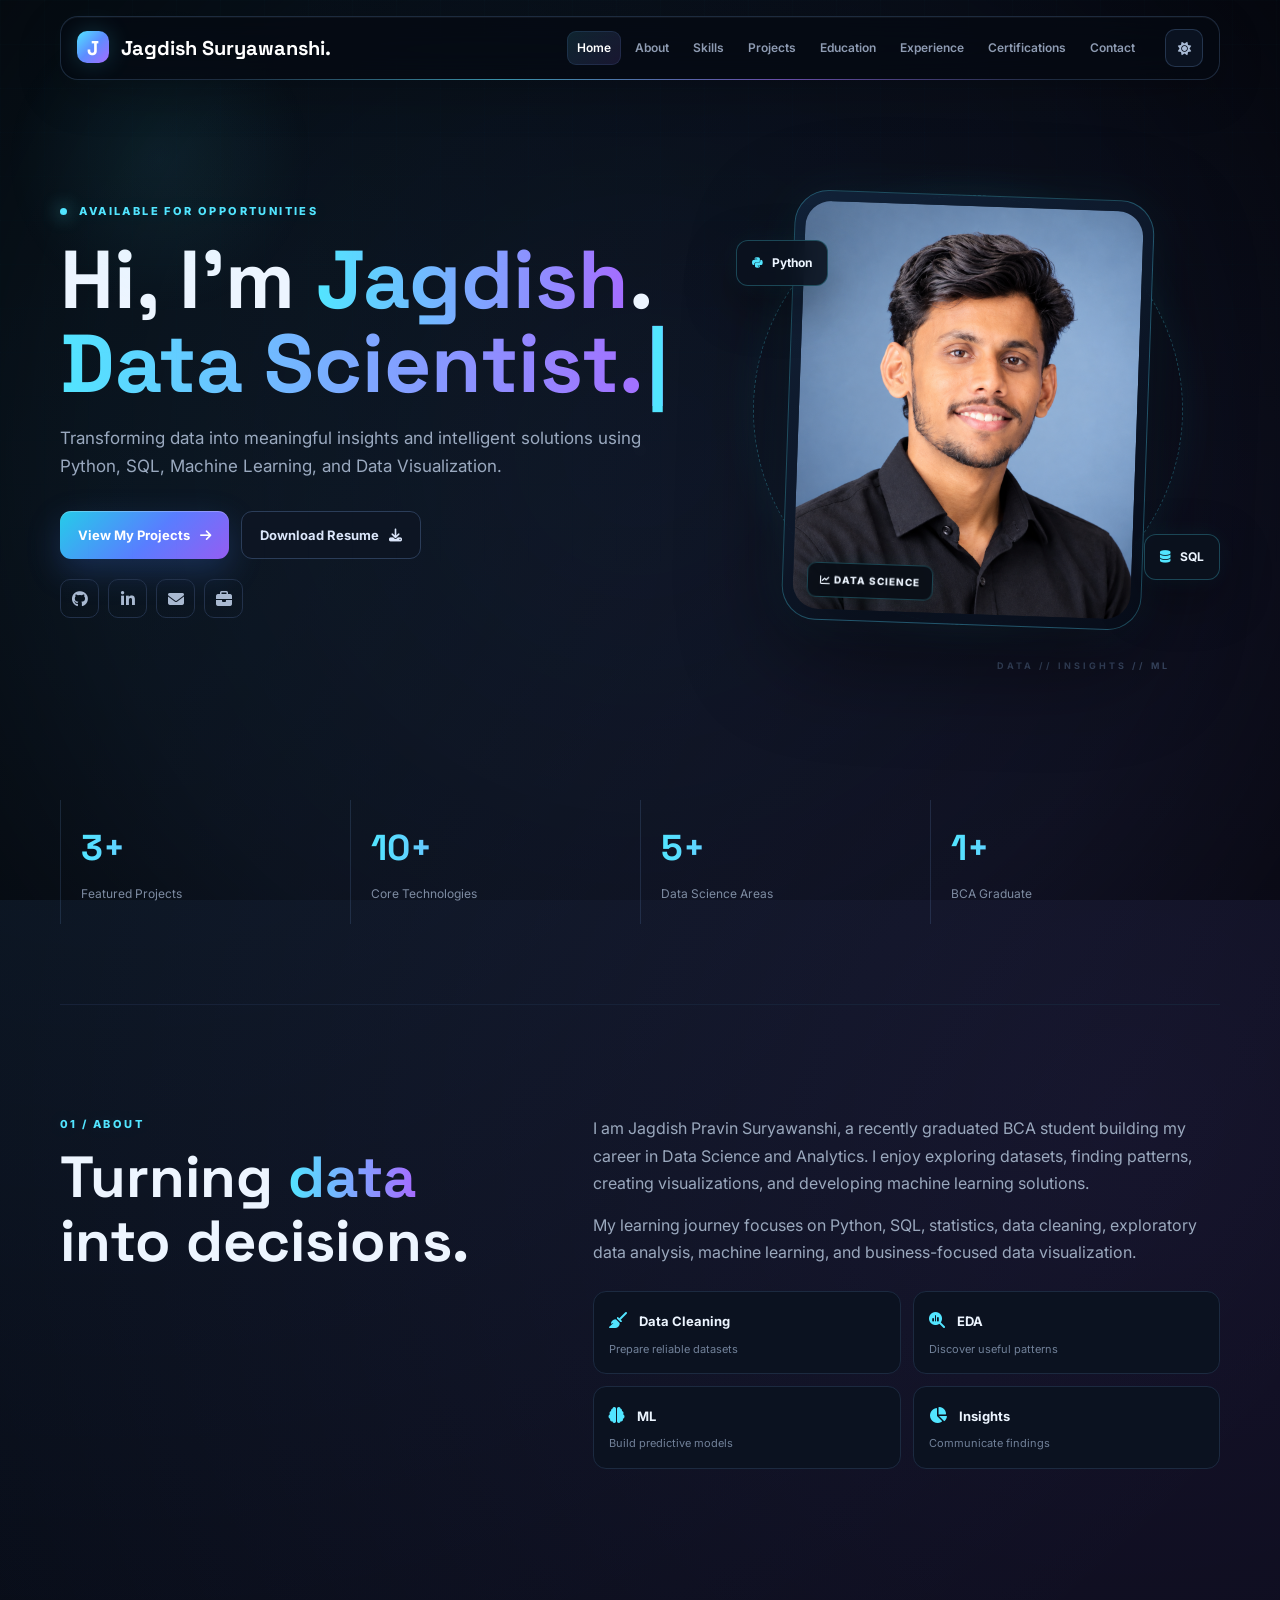
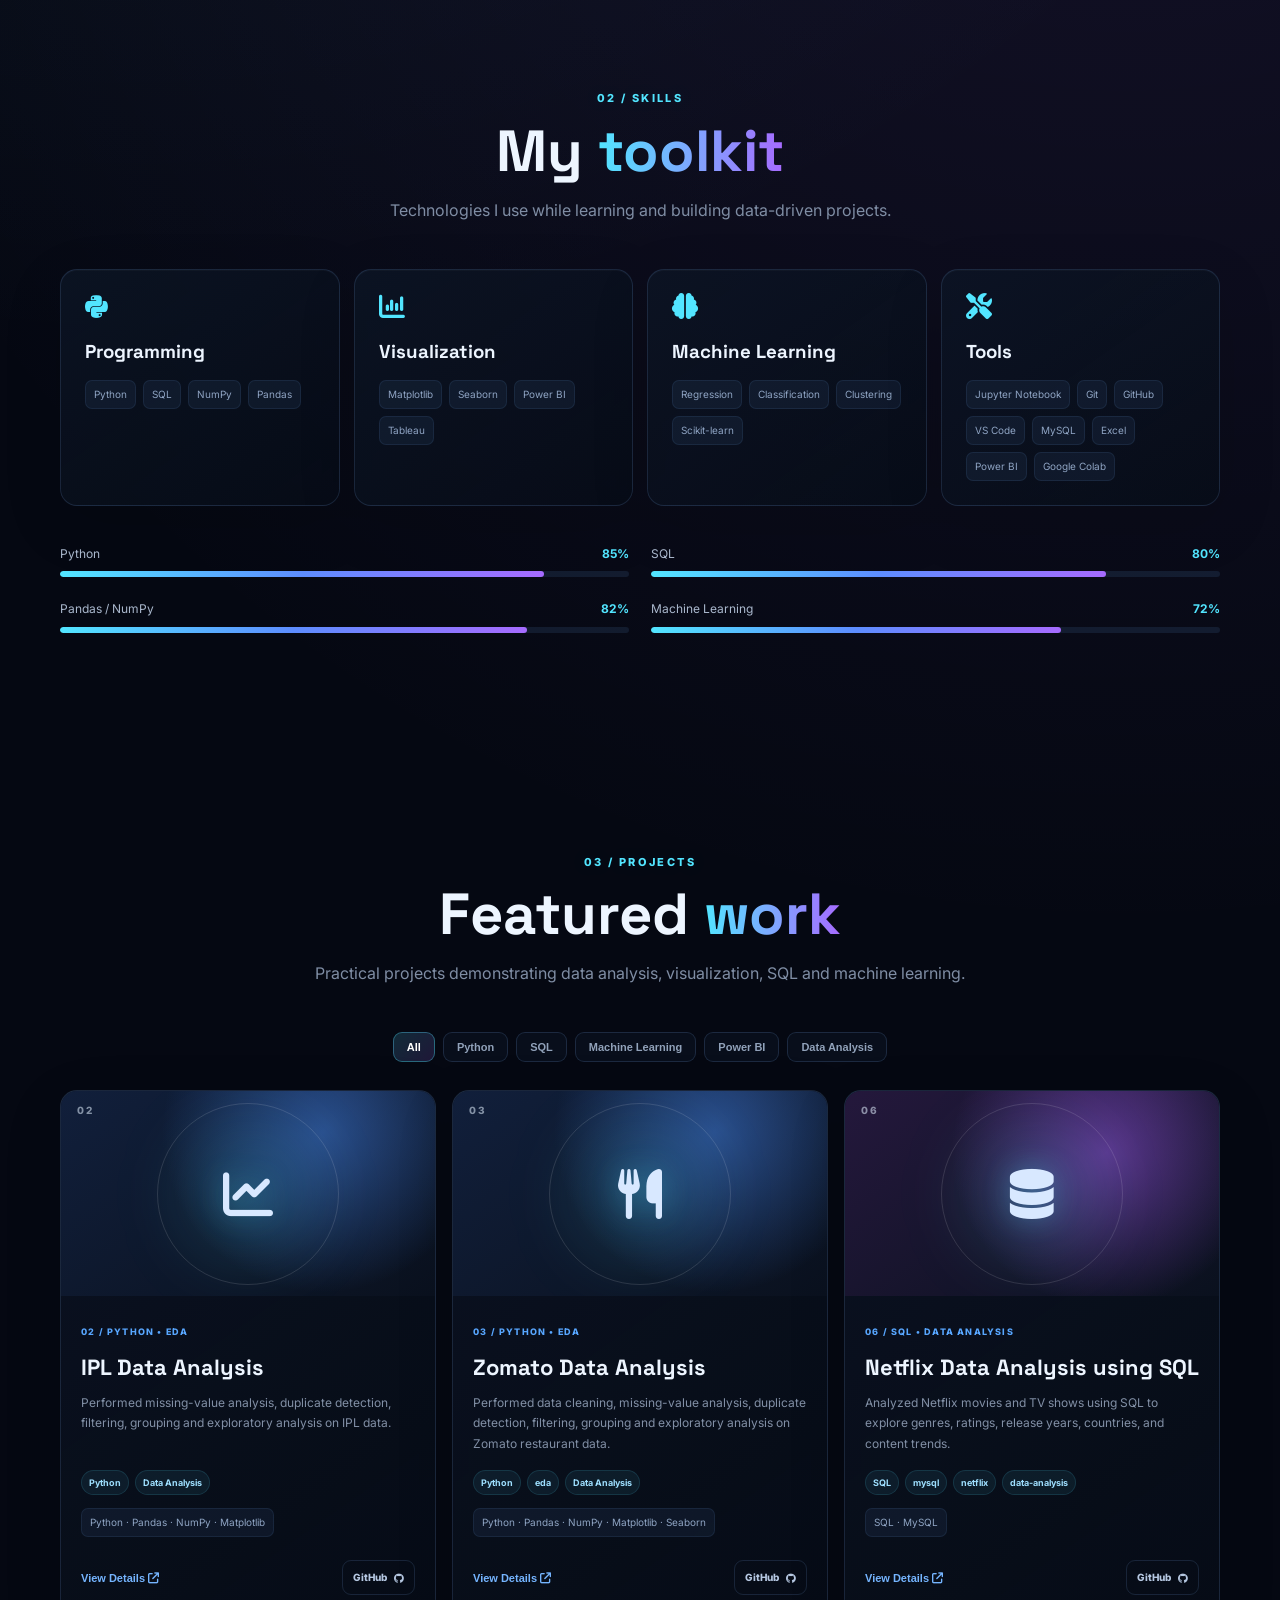
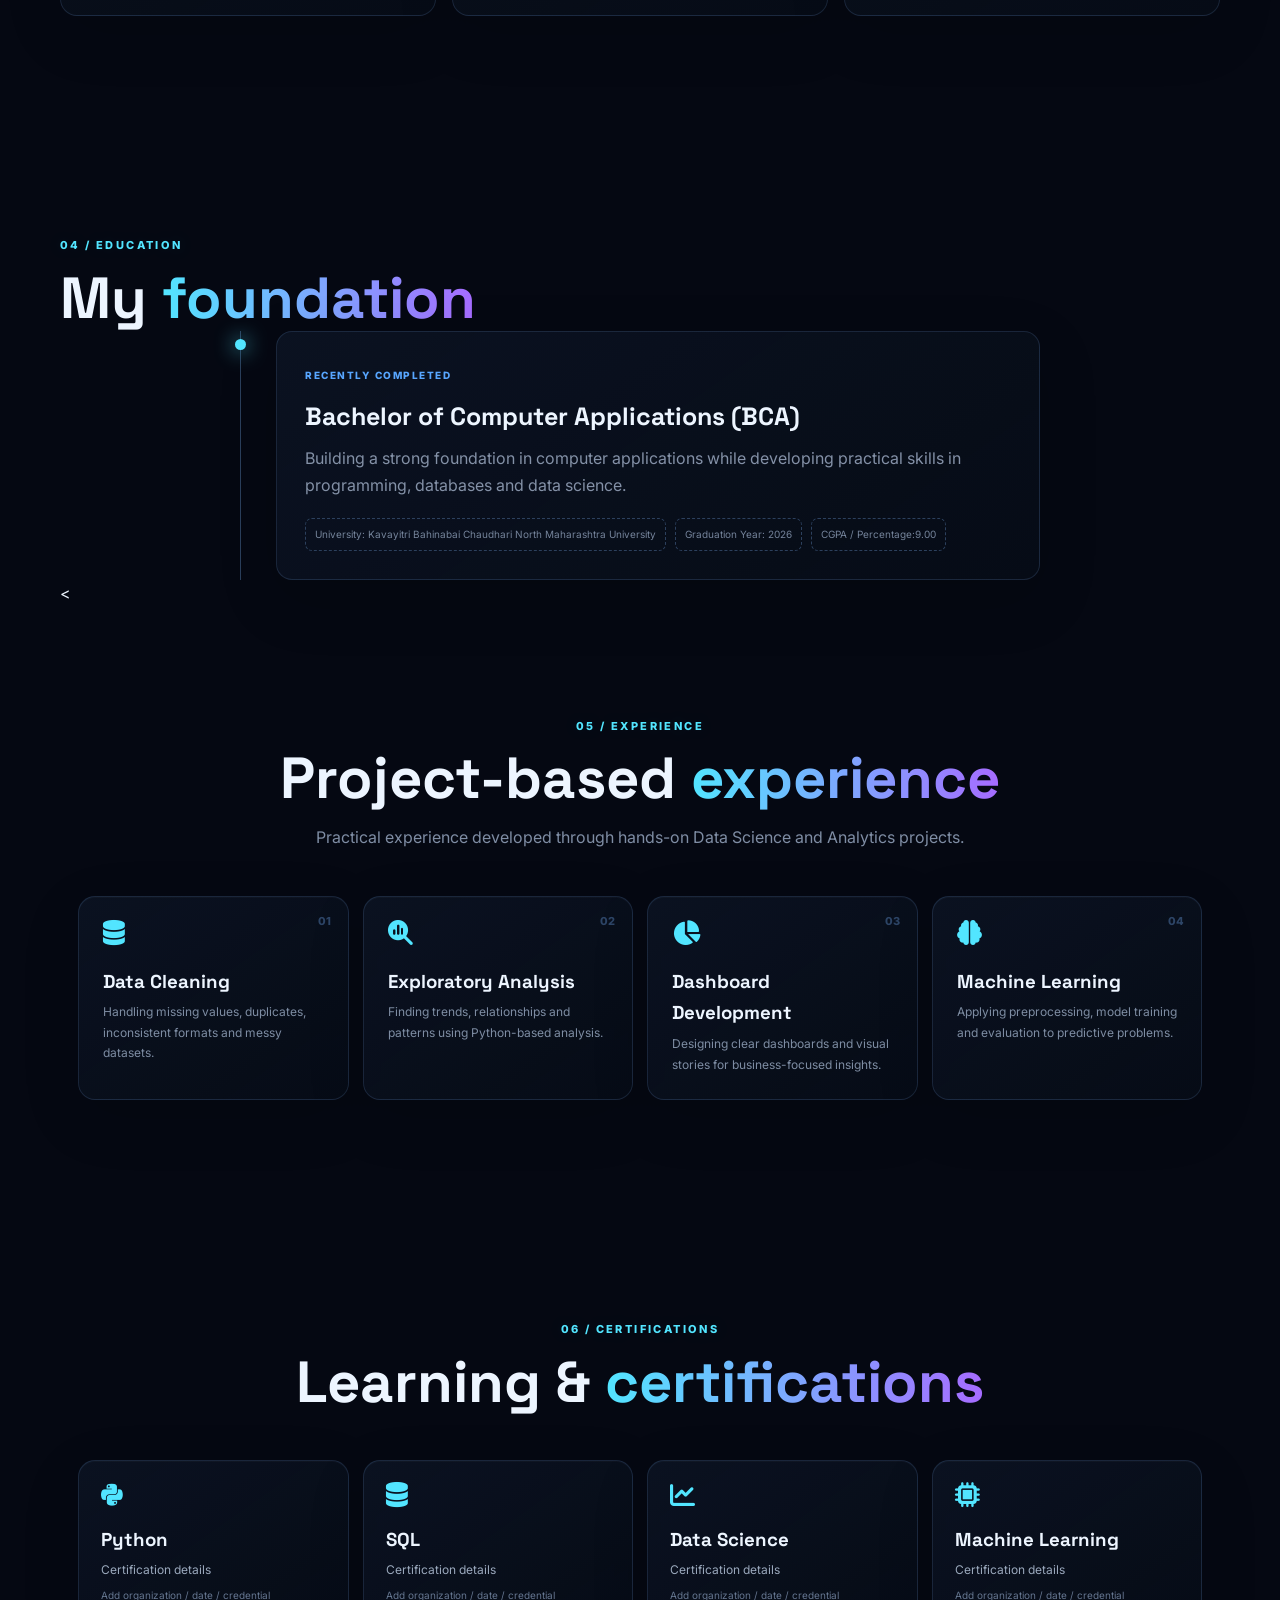
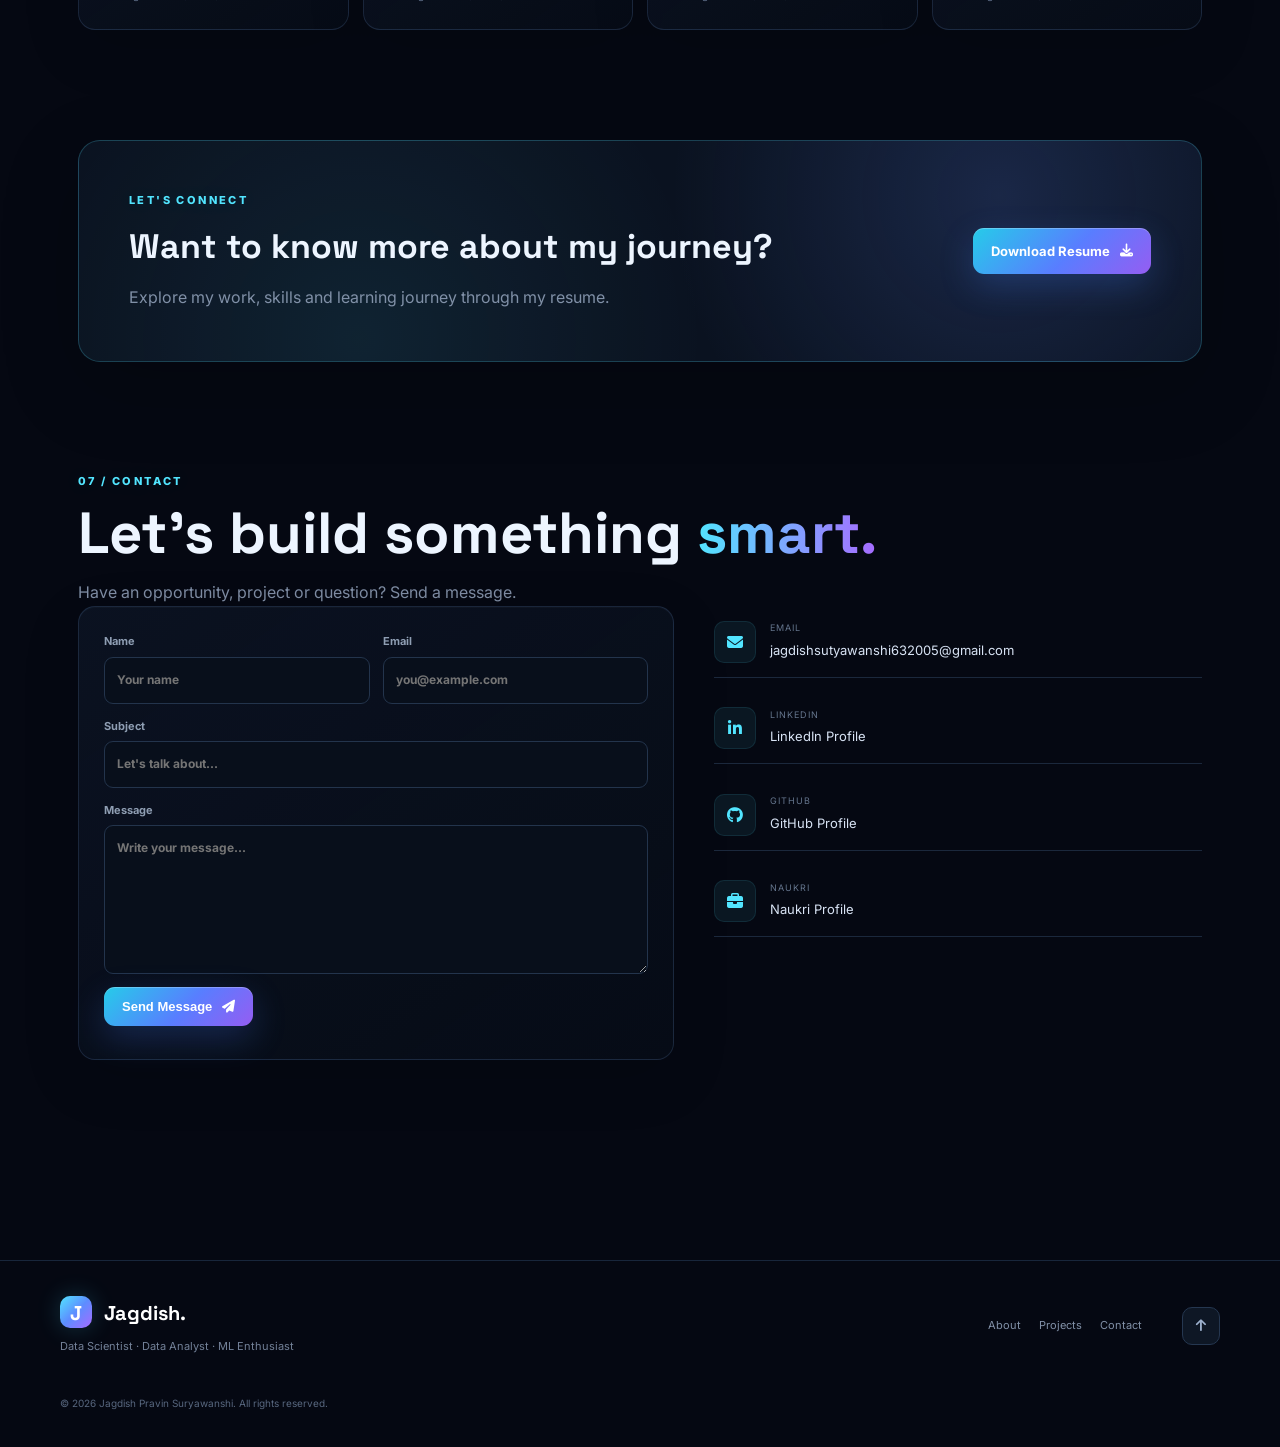
==== commit 0bfd4f4e: "file" ====
--- a/index.html
+++ b/index.html
@@ -84,6 +84,10 @@
           <a href="mailto:your-email@example.com" aria-label="Email">
             <i class="fa-solid fa-envelope"></i>
           </a>
+
+           <a href="YOUR_NAUKRI_PROFILE_LINK" target="_blank" aria-label="Naukri">
+  <i class="fa-solid fa-briefcase"></i>
+</a>
         </div>
       </div>
 
@@ -241,16 +245,19 @@
         </div>
 
         <div class="skill-card reveal">
-          <i class="fa-solid fa-screwdriver-wrench"></i>
-          <h3>Tools</h3>
-          <div class="chips">
-            <span>Jupyter</span>
-            <span>Git</span>
-            <span>GitHub</span>
-            <span>VS Code</span>
-            <span>Excel</span>
-          </div>
-        </div>
+  <i class="fa-solid fa-screwdriver-wrench"></i>
+  <h3>Tools</h3>
+  <div class="chips">
+    <span>Jupyter Notebook</span>
+    <span>Git</span>
+    <span>GitHub</span>
+    <span>VS Code</span>
+    <span>MySQL</span>
+    <span>Excel</span>
+    <span>Power BI</span>
+    <span>Google Colab</span>
+  </div>
+</div>
 
       </div>
 
@@ -304,125 +311,7 @@
 
       <div class="project-grid" id="projectGrid"></div>
 
-        
-<article class="project-card reveal" data-tags="python analysis">
-
-  <div class="project-visual pv1">
-    <i class="fa-solid fa-chart-simple"></i>
-  </div>
-
-  <div class="project-body">
-
-    <small>01 / PYTHON • EDA</small>
-
-    <h3>Diwali Sales Analysis</h3>
-
-    <p>
-      Analyzed customer purchasing behavior, sales trends, product categories and demographic patterns.
-    </p>
-
-    <div class="tech">
-      Python · Pandas · NumPy · Seaborn
-    </div>
-
-    <button class="details-btn" data-project="0">
-      View Details
-      <i class="fa-solid fa-arrow-up-right-from-square"></i>
-    </button>
-
-  </div>
-
-</article>
-
-
-    
-        <article class="project-card reveal" data-tags="python analysis">
-          <div class="project-visual pv2">
-            <i class="fa-solid fa-shield-halved"></i>
-          </div>
-
-          <div class="project-body">
-            <small>02 / PYTHON • CLEANING</small>
-            <h3>IPL Data Analysis</h3>
-            <p>Performed missing-value analysis, duplicate detection, filtering, grouping and exploratory analysis.</p>
-            <div class="tech">Python · Pandas · NumPy · Matplotlib</div>
-            <button class="details-btn" data-project="1">
-              View Details
-              <i class="fa-solid fa-arrow-up-right-from-square"></i>
-            </button>
-          </div>
-        </article>
-
-        <article class="project-card reveal" data-tags="powerbi analysis">
-          <div class="project-visual pv3">
-            <i class="fa-solid fa-chart-line"></i>
-          </div>
-
-          <div class="project-body">
-            <small>03 / POWER BI • DASHBOARD</small>
-            <h3>Sales Dashboard</h3>
-            <p>Interactive dashboard concept for sales performance, revenue, products, regions and customer trends.</p>
-            <div class="tech">Power BI · Excel · Visualization</div>
-            <button class="details-btn" data-project="2">
-              View Details
-              <i class="fa-solid fa-arrow-up-right-from-square"></i>
-            </button>
-          </div>
-        </article>
-
-        <article class="project-card reveal" data-tags="python ml">
-          <div class="project-visual pv4">
-            <i class="fa-solid fa-robot"></i>
-          </div>
-
-          <div class="project-body">
-            <small>04 / MACHINE LEARNING</small>
-            <h3>ML Prediction</h3>
-            <p>Machine-learning workflow covering preprocessing, feature engineering, training and evaluation.</p>
-            <div class="tech">Python · Pandas · Scikit-learn</div>
-            <button class="details-btn" data-project="3">
-              View Details
-              <i class="fa-solid fa-arrow-up-right-from-square"></i>
-            </button>
-          </div>
-        </article>
-
-        <article class="project-card reveal" data-tags="python ml">
-          <div class="project-visual pv5">
-            <i class="fa-solid fa-users-viewfinder"></i>
-          </div>
-
-          <div class="project-body">
-            <small>05 / ML • CLUSTERING</small>
-            <h3>Customer Segmentation</h3>
-            <p>Segmented customers using behavioral and purchasing patterns to identify meaningful groups.</p>
-            <div class="tech">Python · Scikit-learn · K-Means</div>
-            <button class="details-btn" data-project="4">
-              View Details
-              <i class="fa-solid fa-arrow-up-right-from-square"></i>
-            </button>
-          </div>
-        </article>
-
-        <article class="project-card reveal" data-tags="sql analysis">
-          <div class="project-visual pv6">
-            <i class="fa-solid fa-database"></i>
-          </div>
-
-          <div class="project-body">
-            <small>06 / SQL • ANALYTICS</small>
-            <h3>SQL Data Analysis</h3>
-            <p>Business-oriented SQL analysis using filtering, aggregation, subqueries and relational analysis.</p>
-            <div class="tech">SQL · MySQL</div>
-            <button class="details-btn" data-project="5">
-              View Details
-              <i class="fa-solid fa-arrow-up-right-from-square"></i>
-            </button>
-          </div>
-        </article>
-      
-        
-
+ 
       </div>
 
     </section>
@@ -687,23 +576,15 @@
             </div>
           </div>
 
-          <div class="github-box">
-
-            <div class="github-head">
-              <i class="fa-brands fa-github"></i>
-              <strong>GitHub</strong>
-            </div>
-
-            <p>
-              Connect your GitHub profile to showcase repositories, Python projects and Data Science work.
-            </p>
-
-            <a href="https://github.com/jagdish211" target="_blank">
-              Visit GitHub
-              <i class="fa-solid fa-arrow-right"></i>
-            </a>
-
-          </div>
+          <div class="contact-item">
+               <i class="fa-solid fa-briefcase"></i>
+               <div>
+                   <small>NAUKRI</small>
+                   <a href="YOUR_NAUKRI_PROFILE_LINK" target="_blank">
+                    Naukri Profile
+                   </a>
+                 </div>
+                </div>
 
         </div>
 
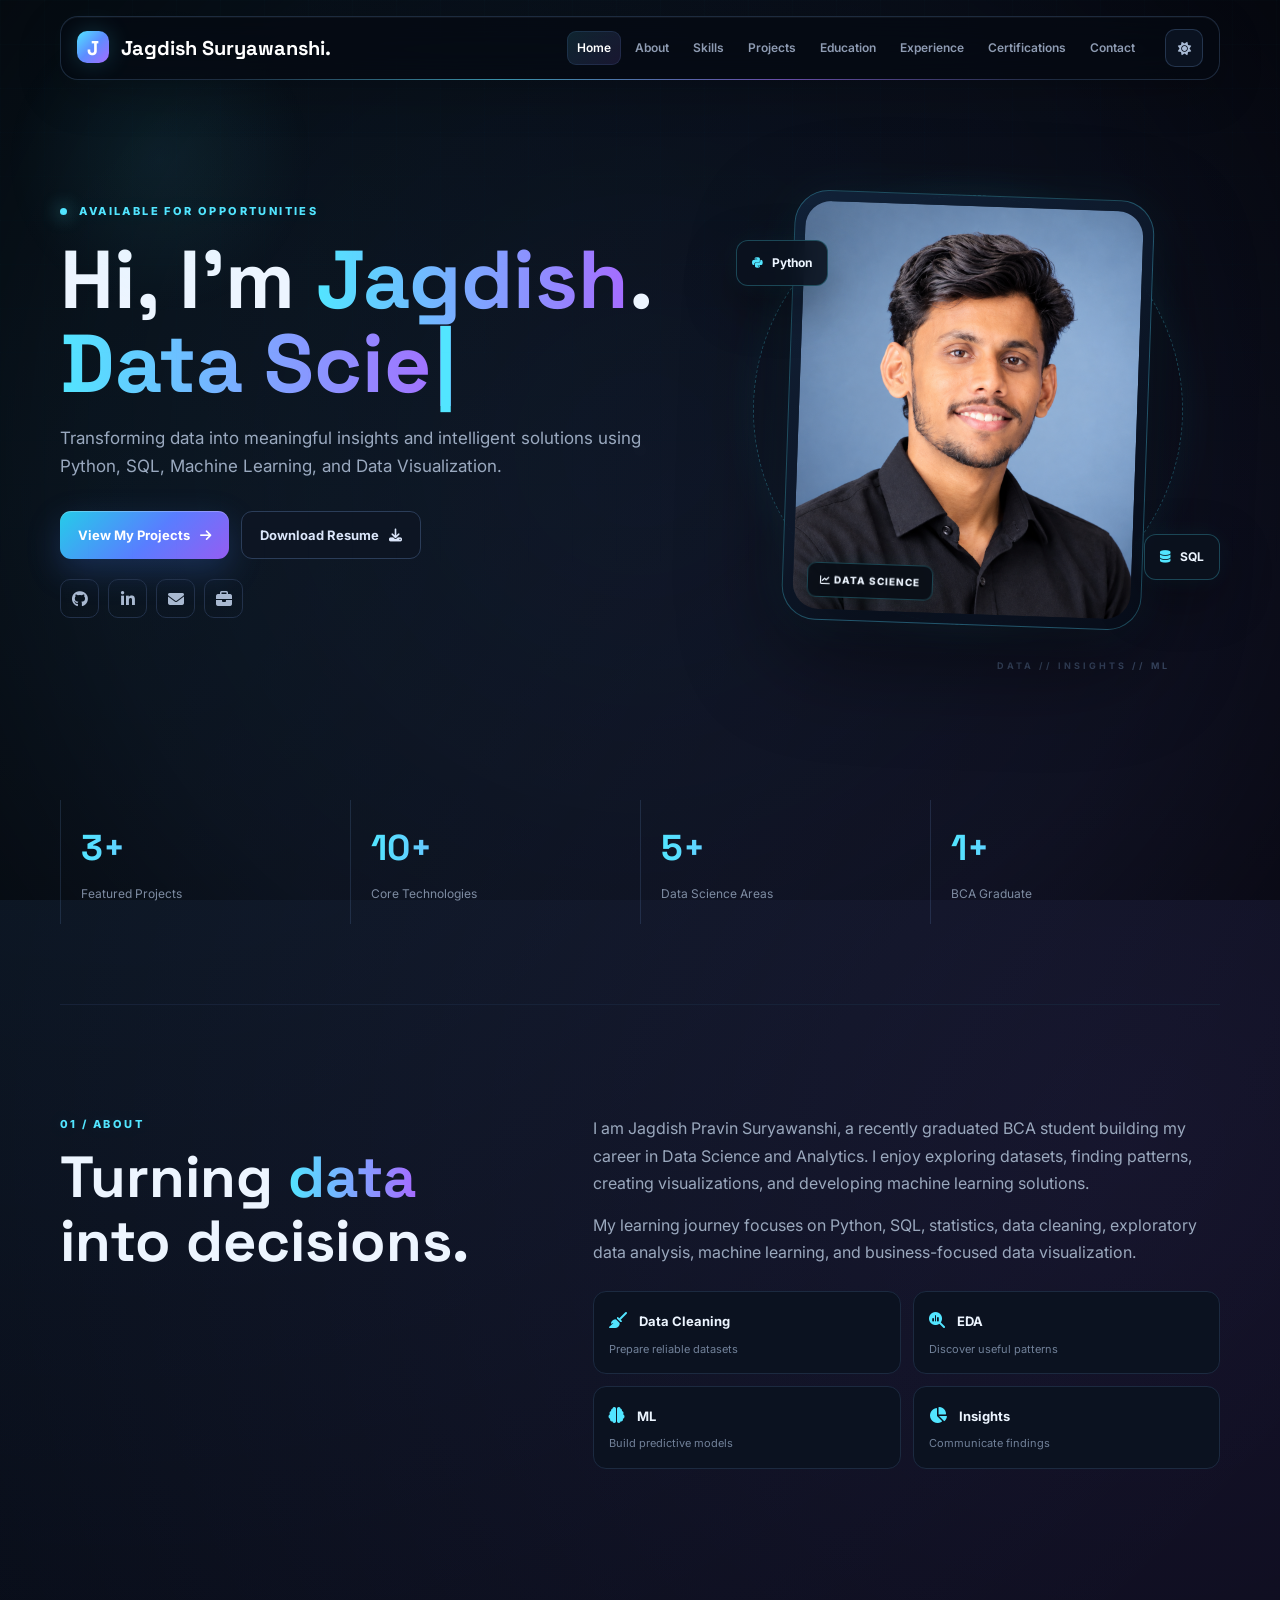
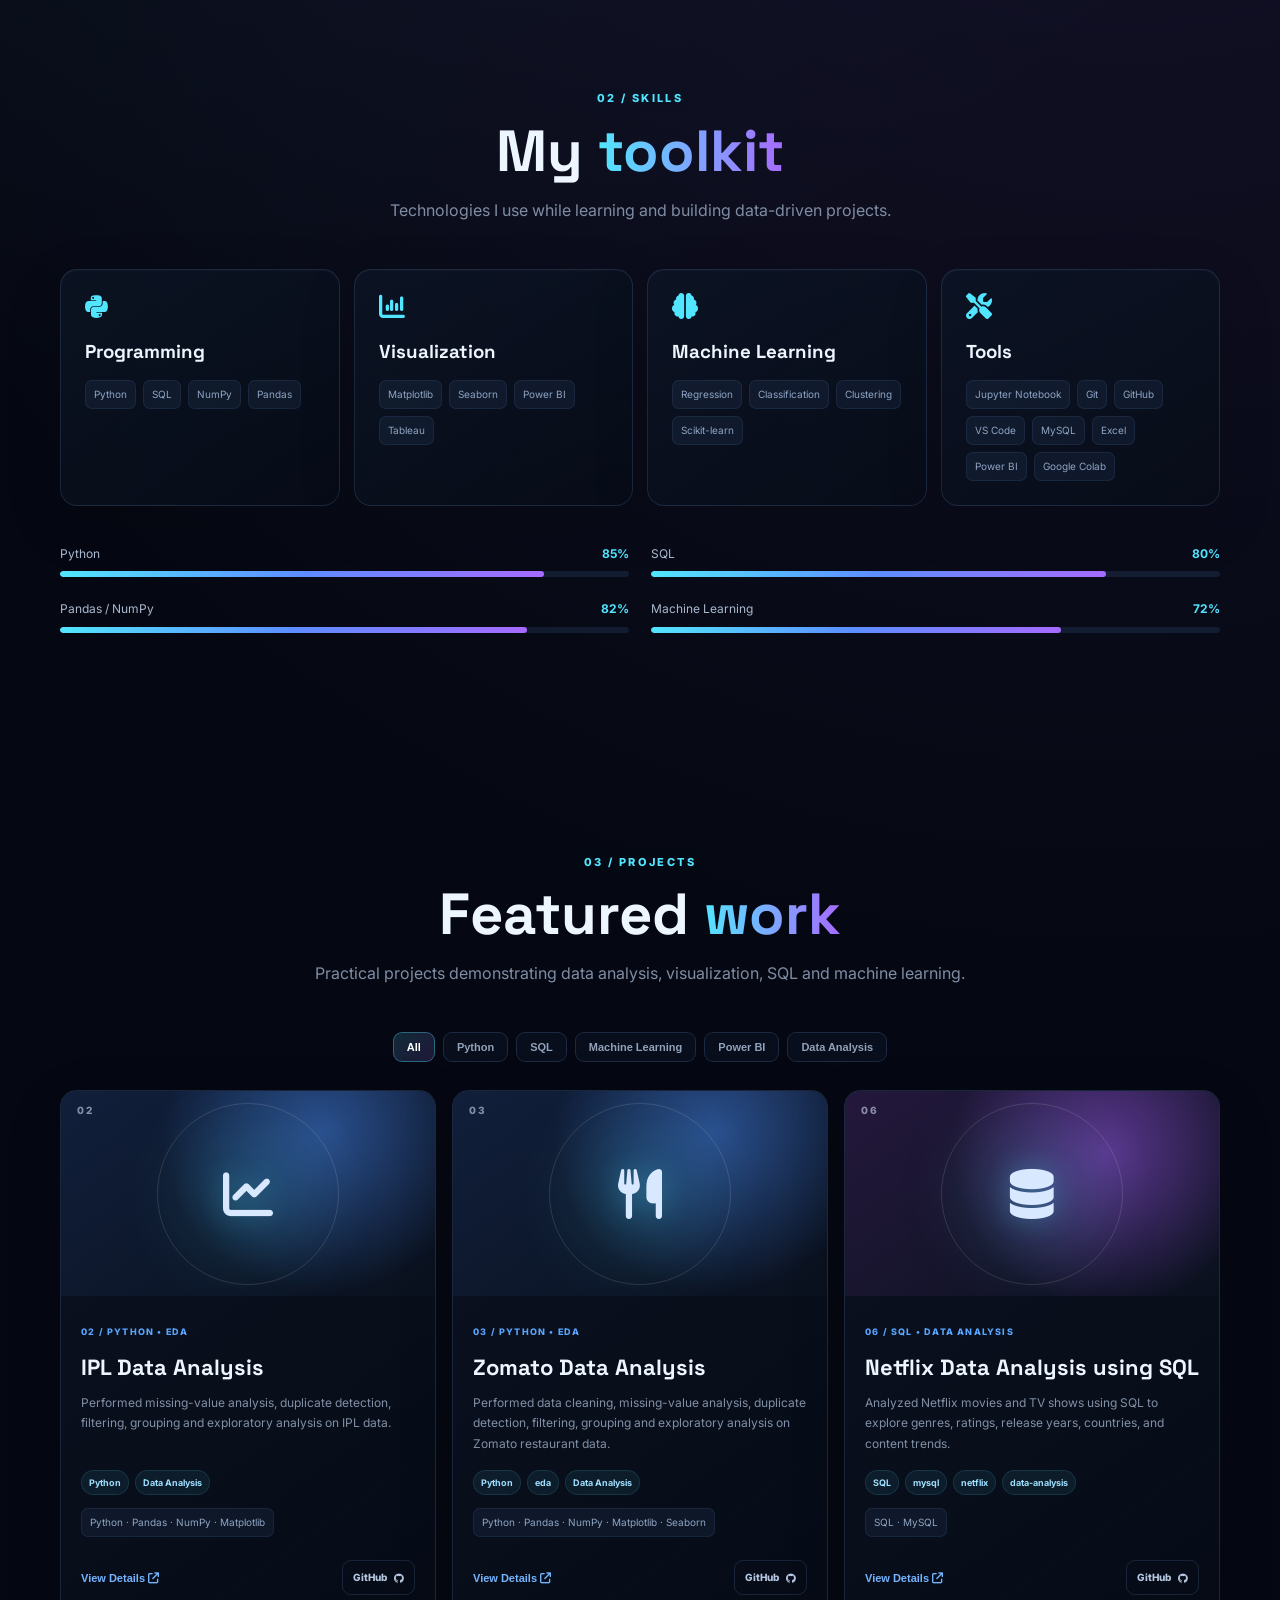
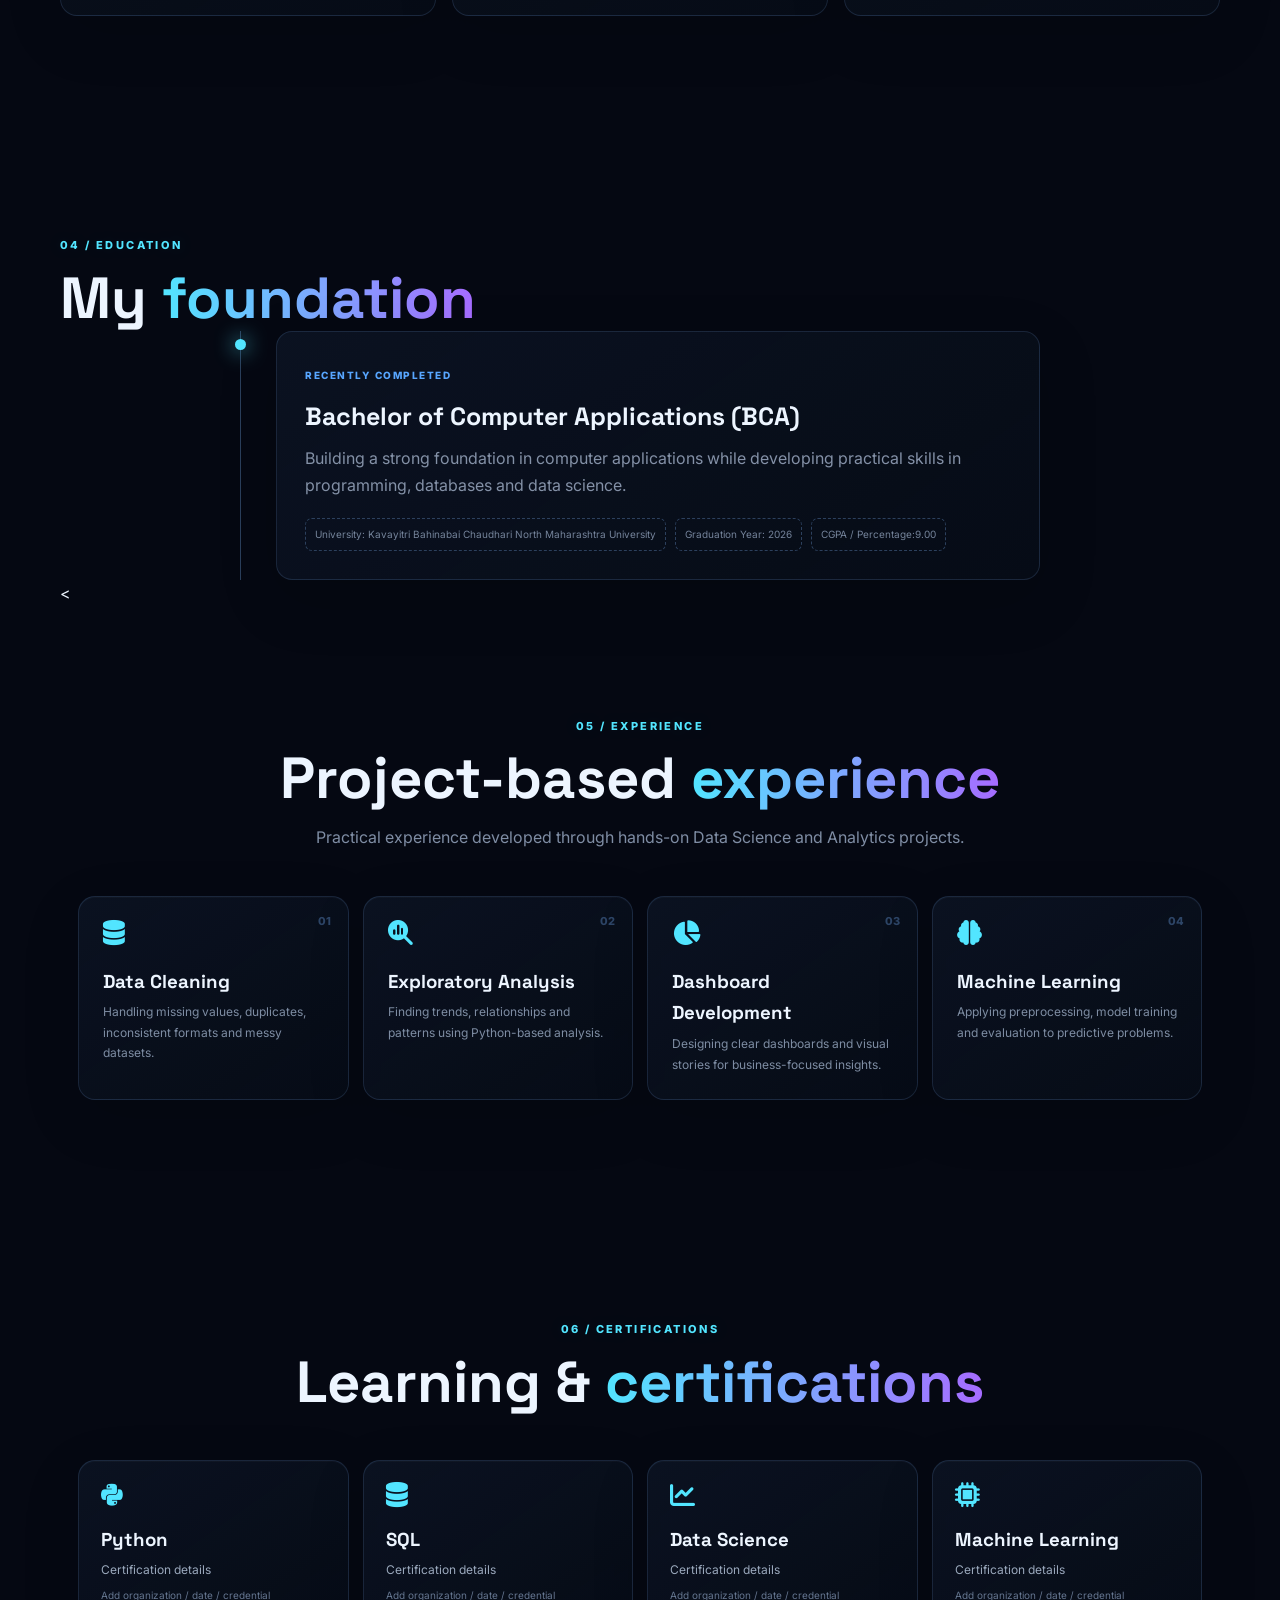
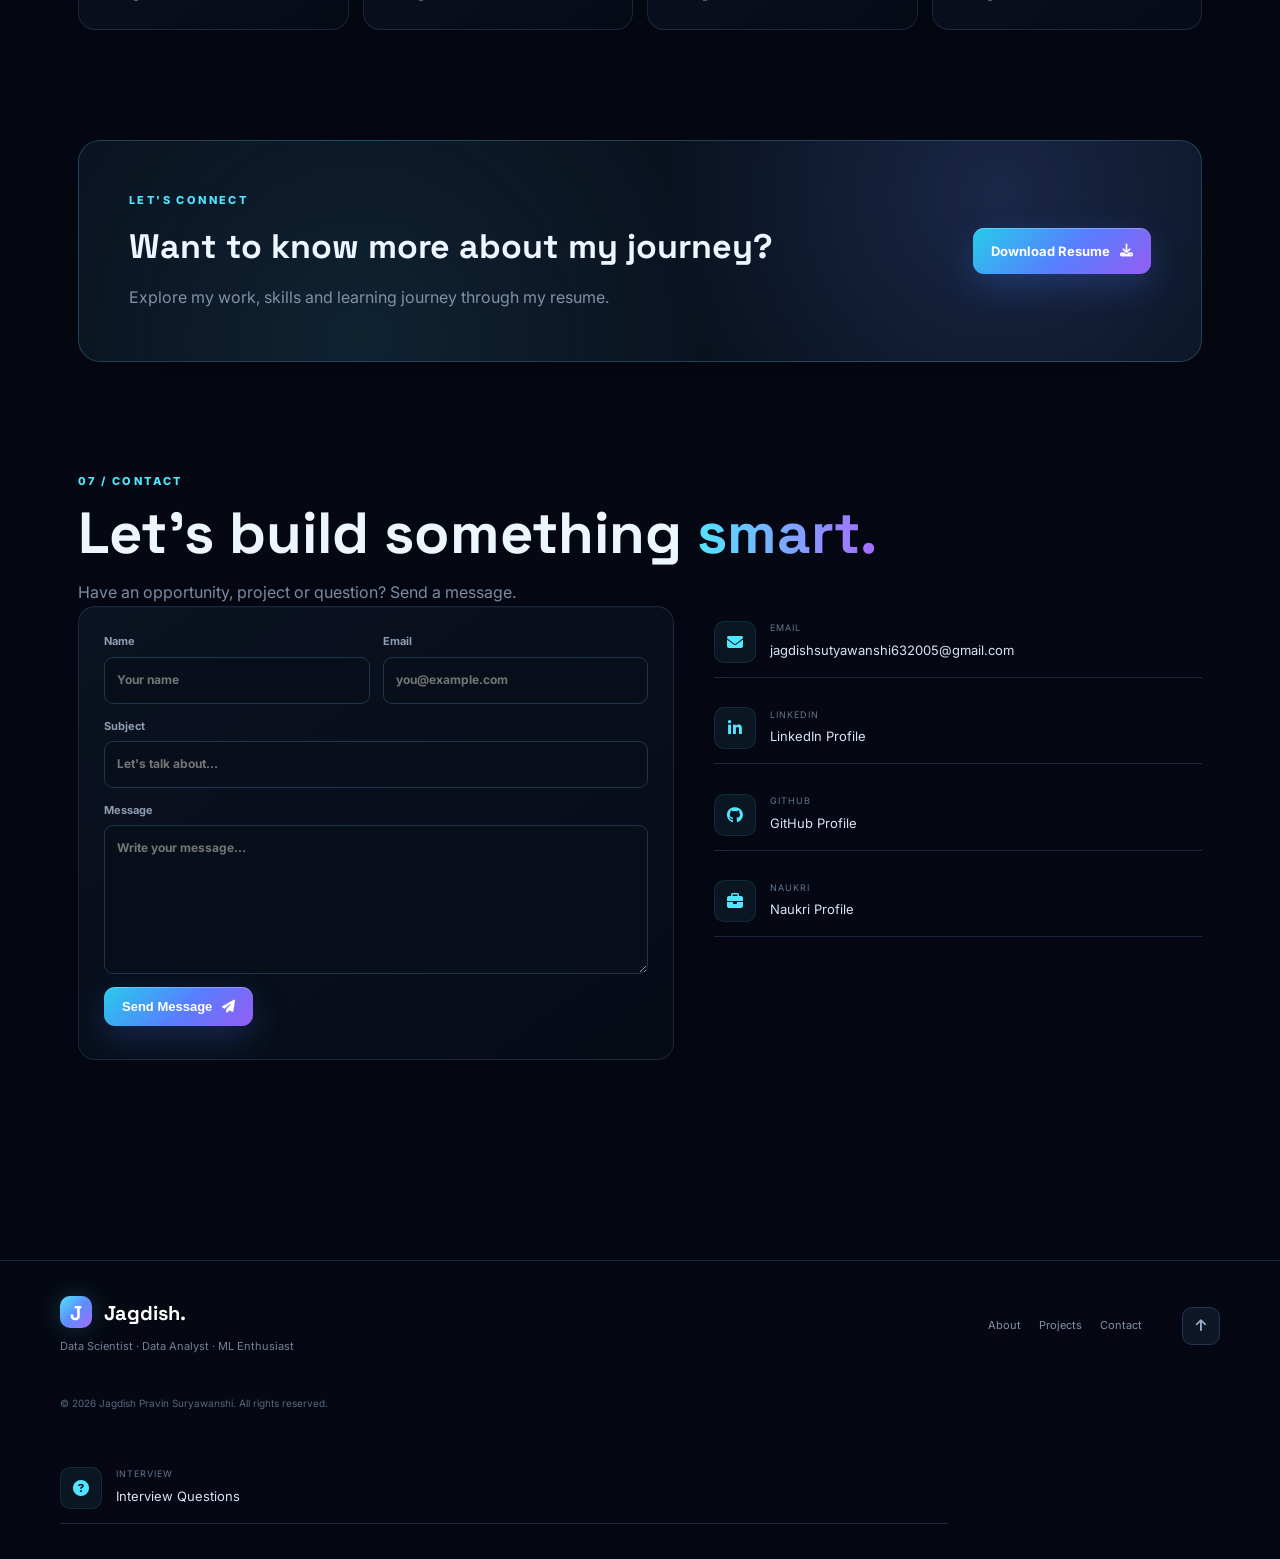
==== commit d2f5fc40: "create IQ" ====
--- a/index.html
+++ b/index.html
@@ -586,7 +586,10 @@
                  </div>
                 </div>
 
-        </div>
+                
+
+        </div>
+        
 
       </div>
 
@@ -619,7 +622,15 @@
     <small>
       © <span id="year"></span> Jagdish Pravin Suryawanshi. All rights reserved.
     </small>
-
+<div class="contact-item">
+    <i class="fa-solid fa-circle-question"></i>
+    <div>
+        <small>INTERVIEW</small>
+        <a href="https://github.com/jagdish211/-Interview-Questions" target="_blank" rel="noopener noreferrer">
+            Interview Questions
+        </a>
+    </div>
+</div>
   </footer>
 
 
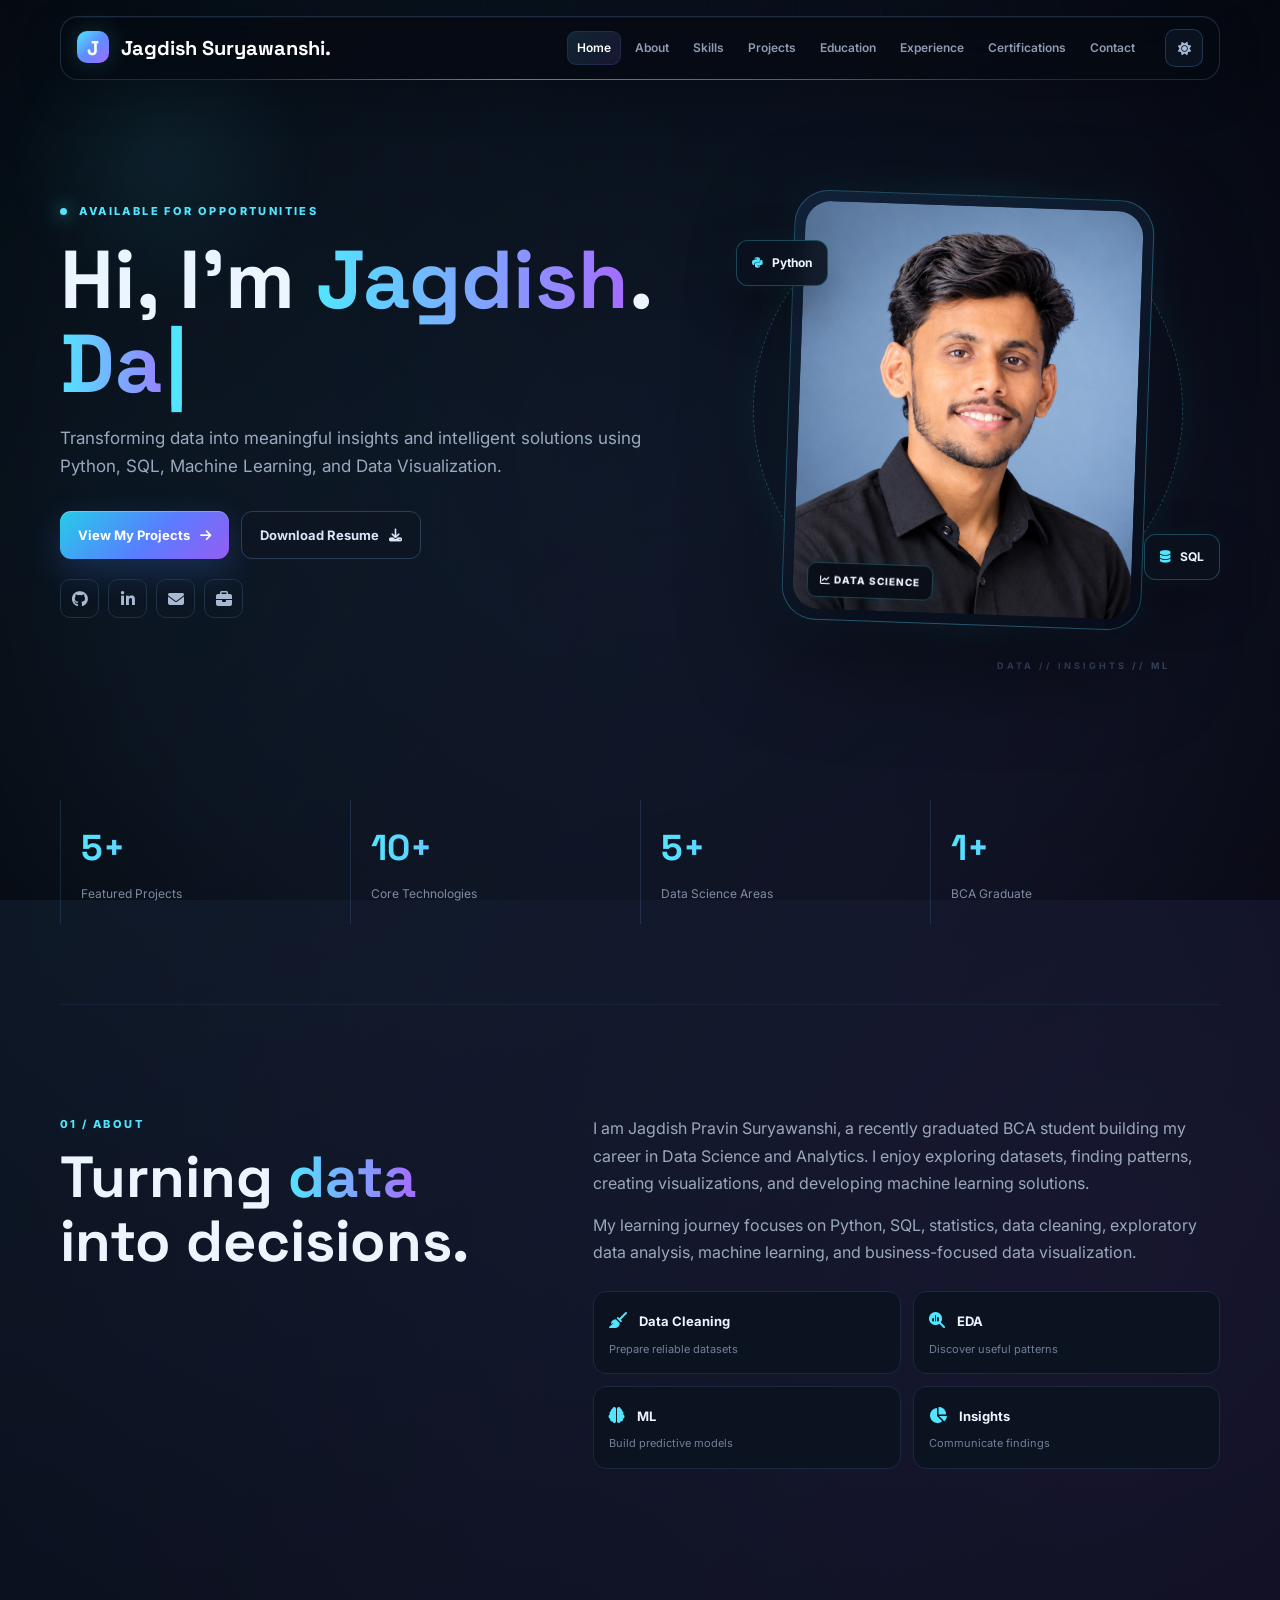
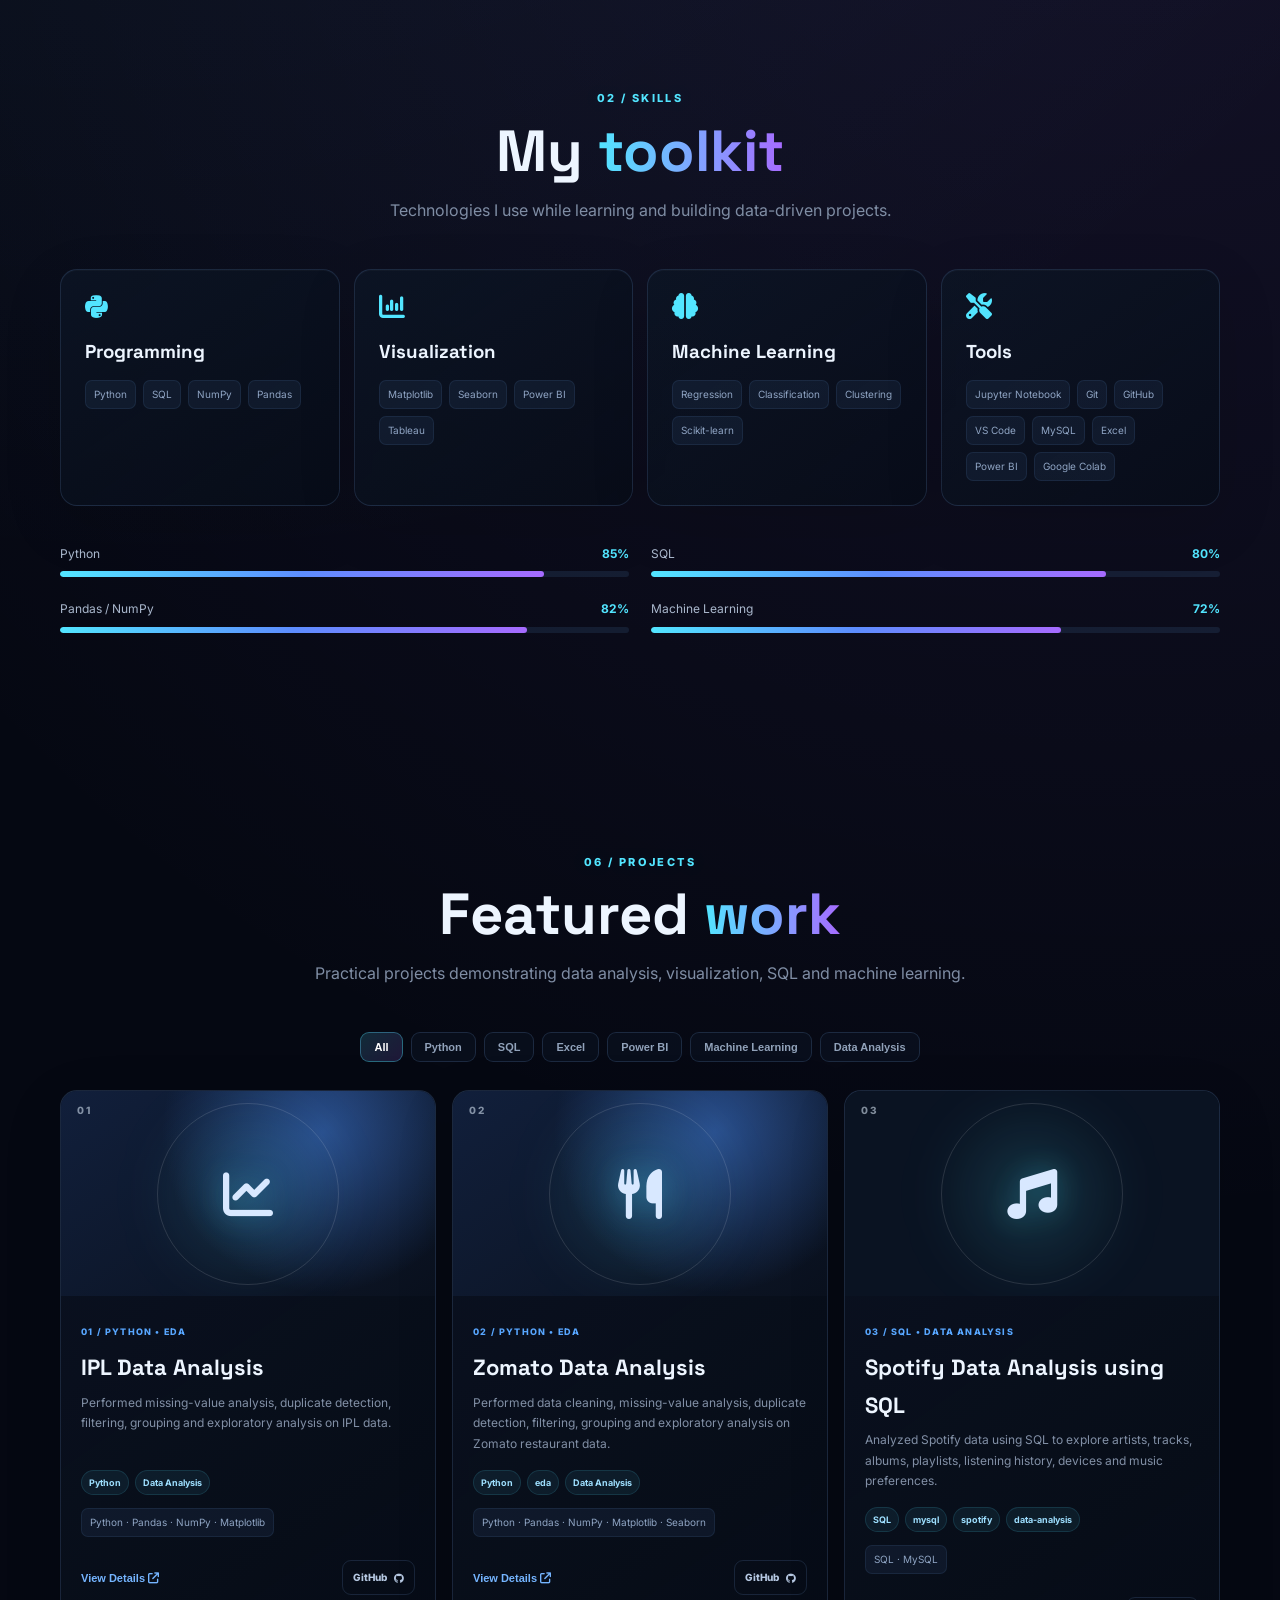
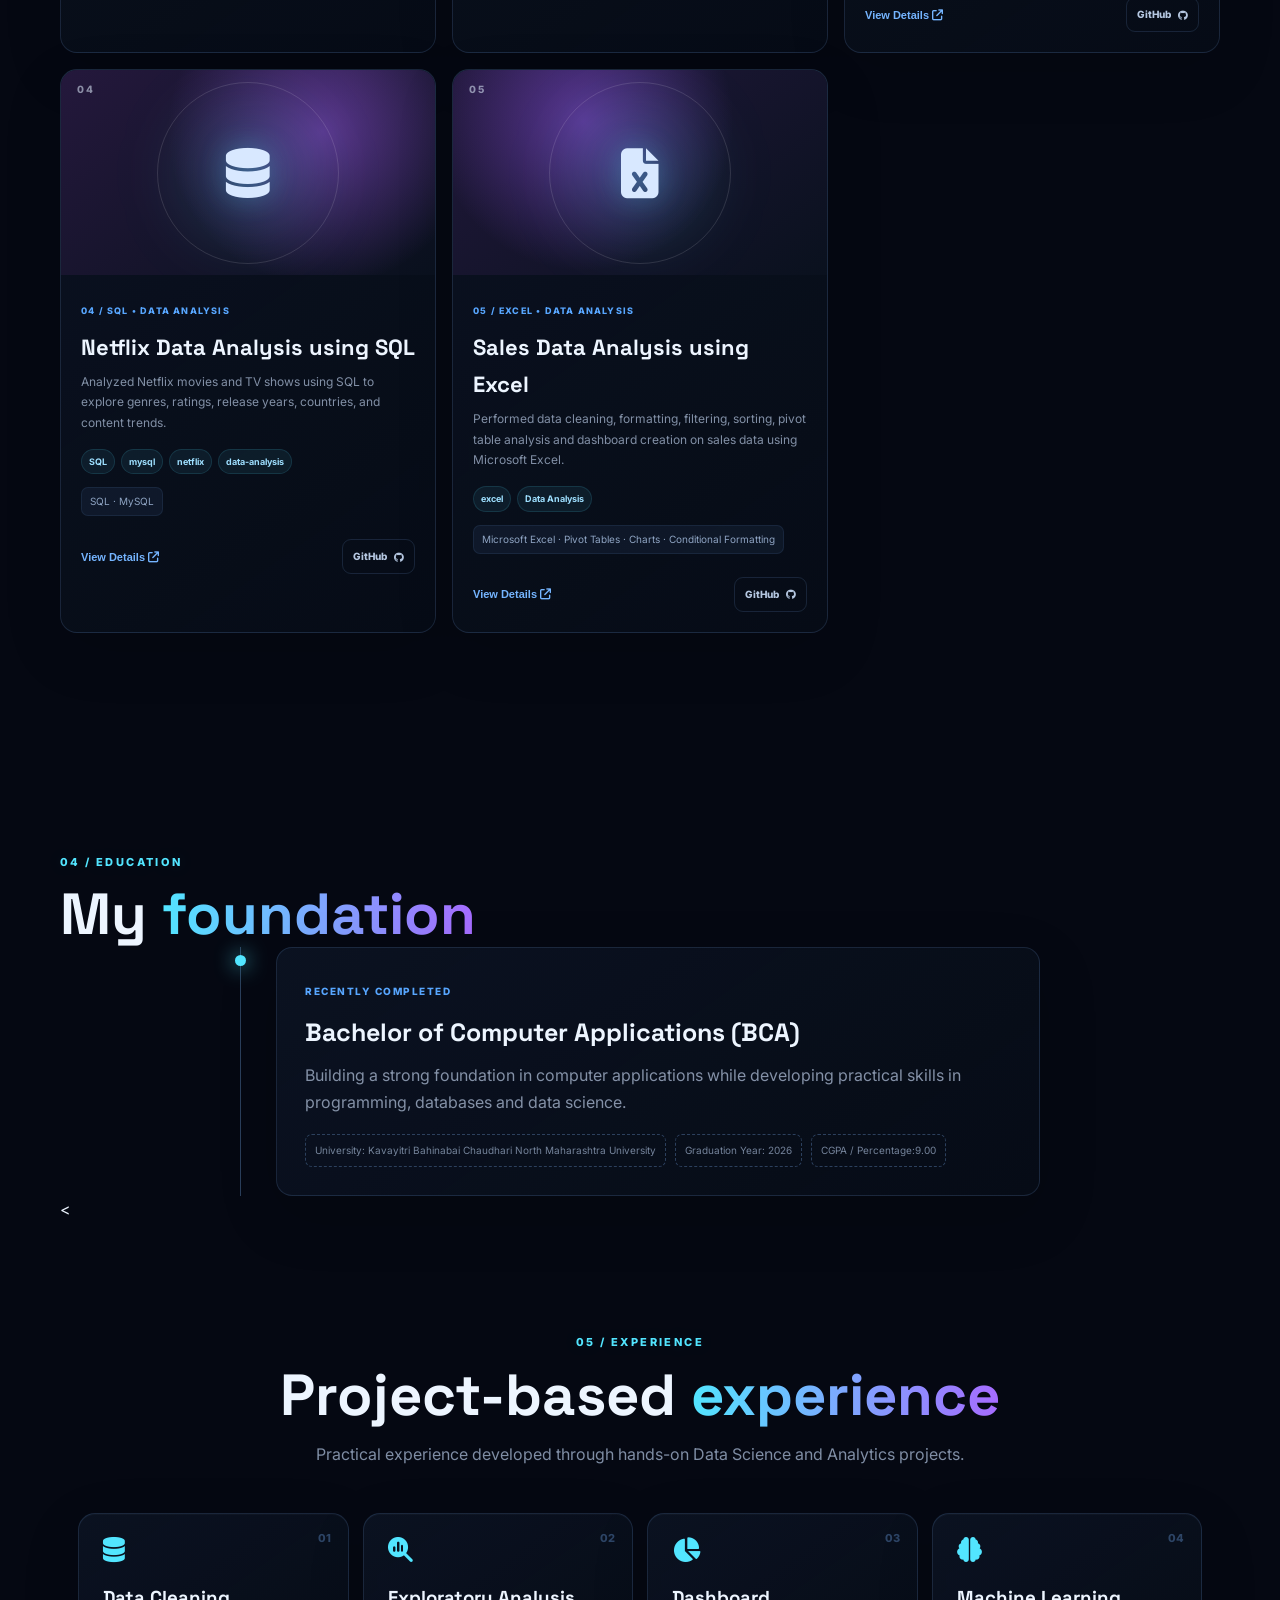
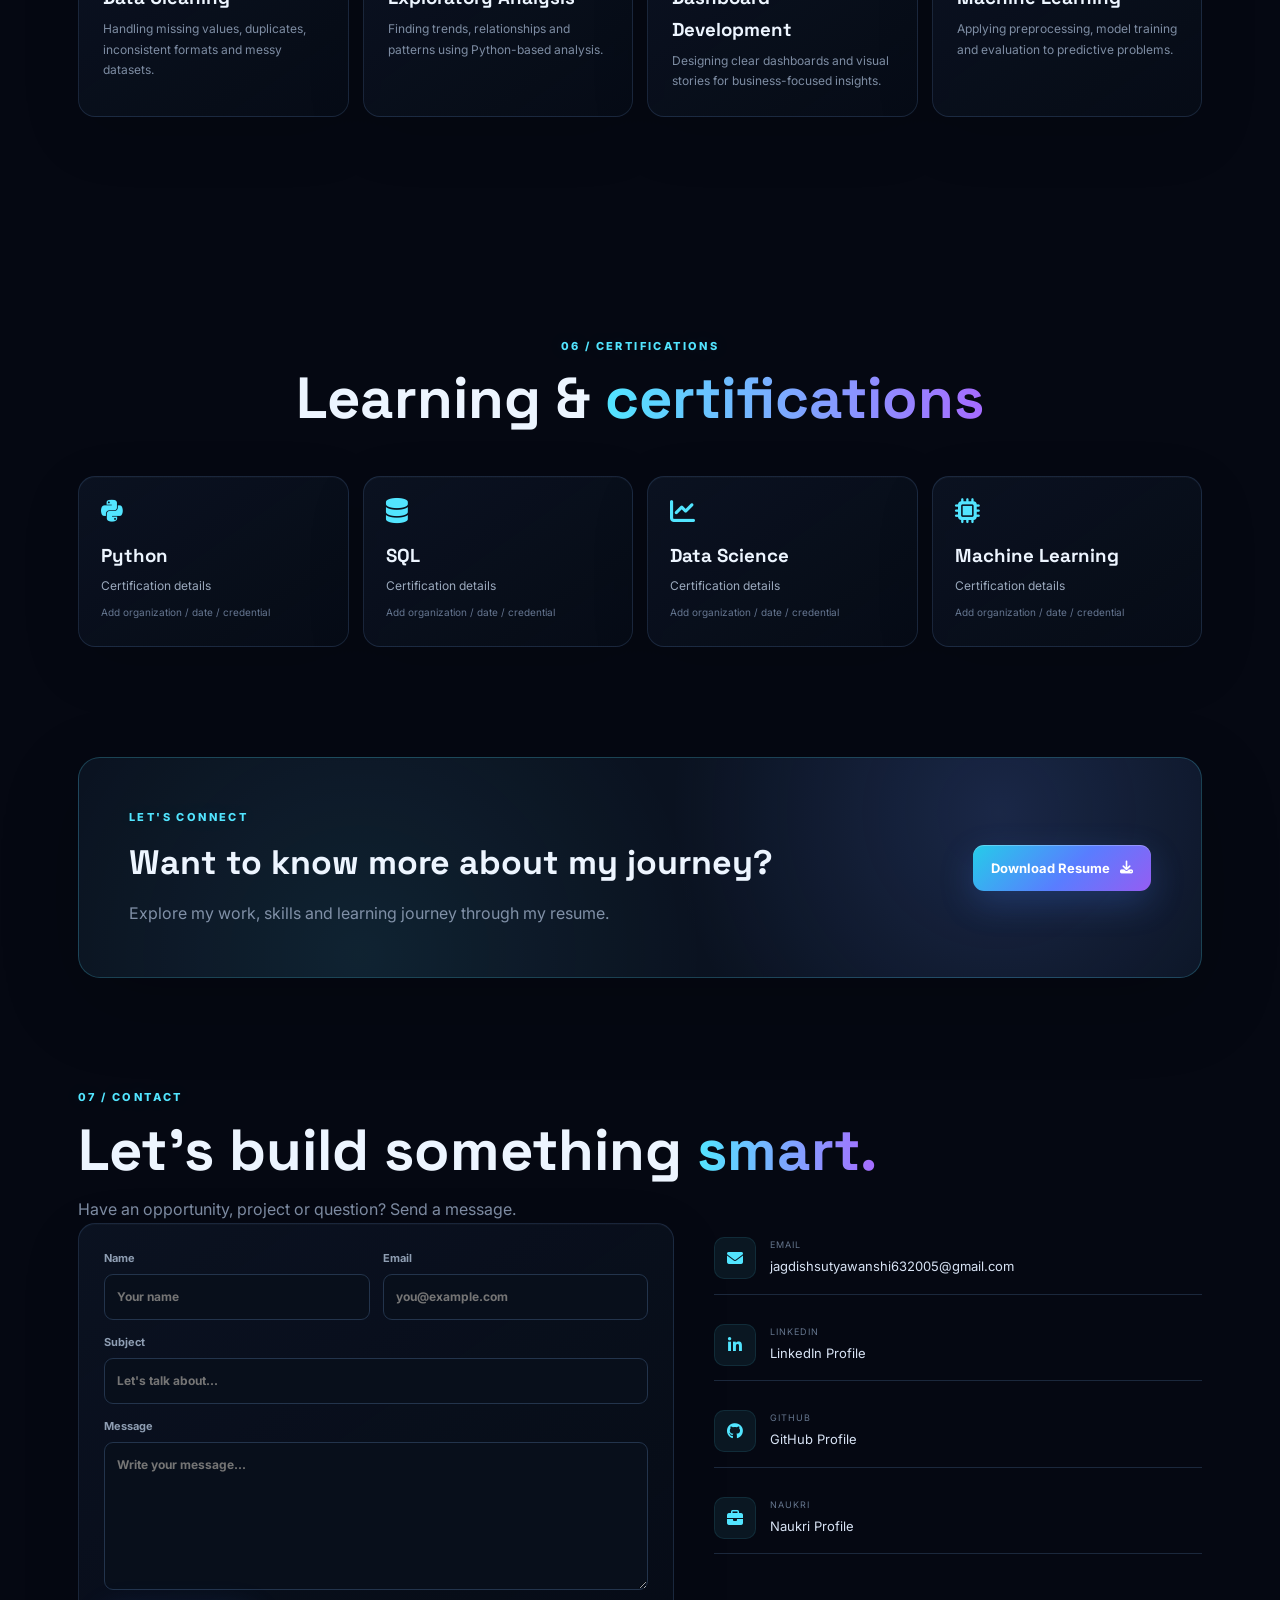
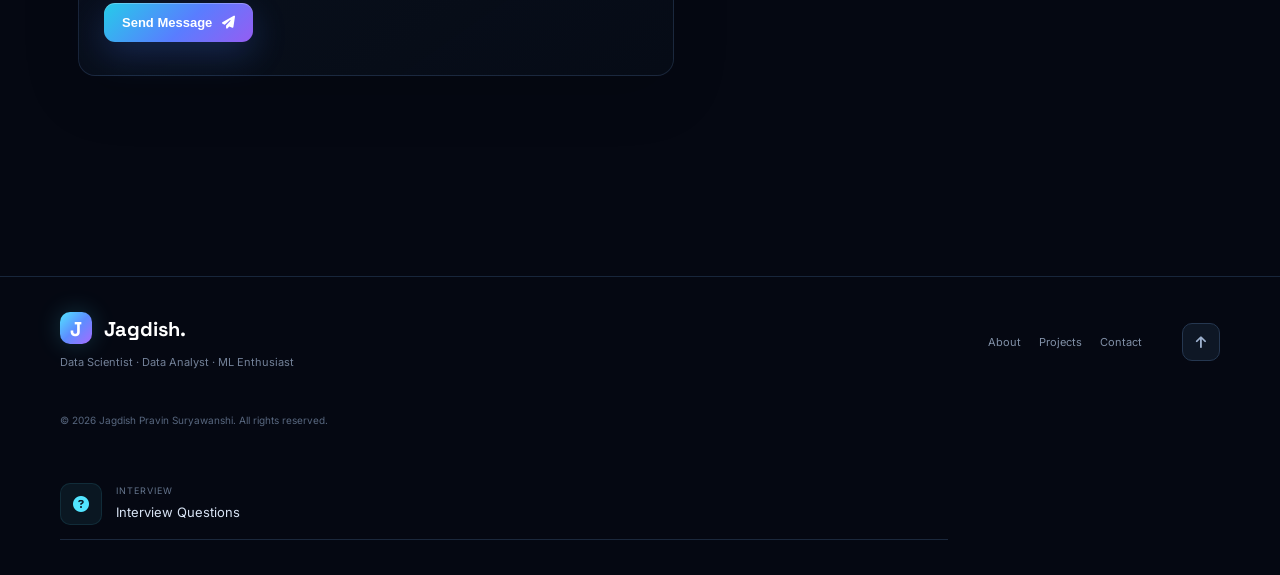
==== commit db4f3de7: "Excel First Project push" ====
--- a/index.html
+++ b/index.html
@@ -292,7 +292,7 @@
     <section class="section" id="projects">
 
       <div class="section-heading centered reveal">
-        <p class="eyebrow">03 / PROJECTS</p>
+        <p class="eyebrow">06 / PROJECTS</p>
         <h2>Featured <span>work</span></h2>
         <p>Practical projects demonstrating data analysis, visualization, SQL and machine learning.</p>
       </div>
@@ -302,8 +302,9 @@
         <button class="filter active" data-filter="all">All</button>
         <button class="filter" data-filter="python">Python</button>
         <button class="filter" data-filter="sql">SQL</button>
+        <button class="filter" data-filter="ex">Excel</button>
+        <button class="filter" data-filter="powerbi">Power BI</button>
         <button class="filter" data-filter="ml">Machine Learning</button>
-        <button class="filter" data-filter="powerbi">Power BI</button>
         <button class="filter" data-filter="analysis">Data Analysis</button>
 
       </div>
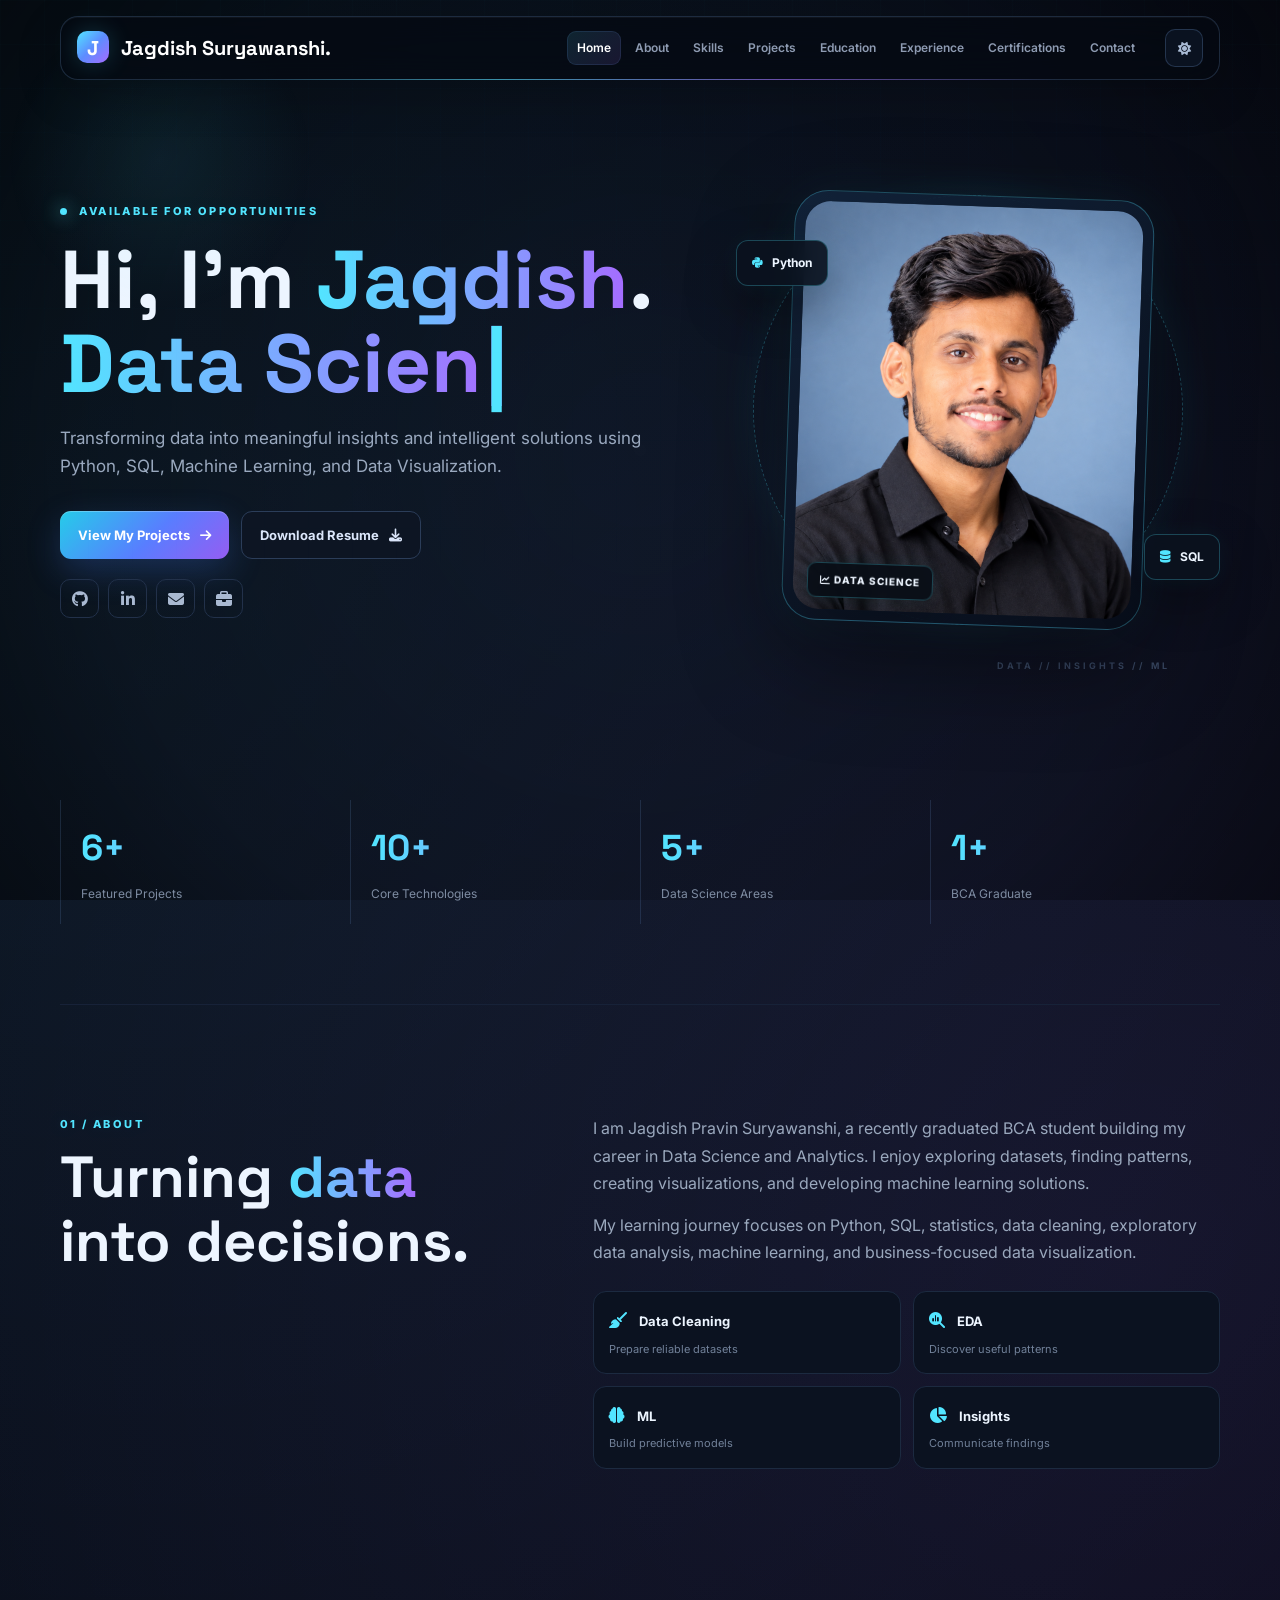
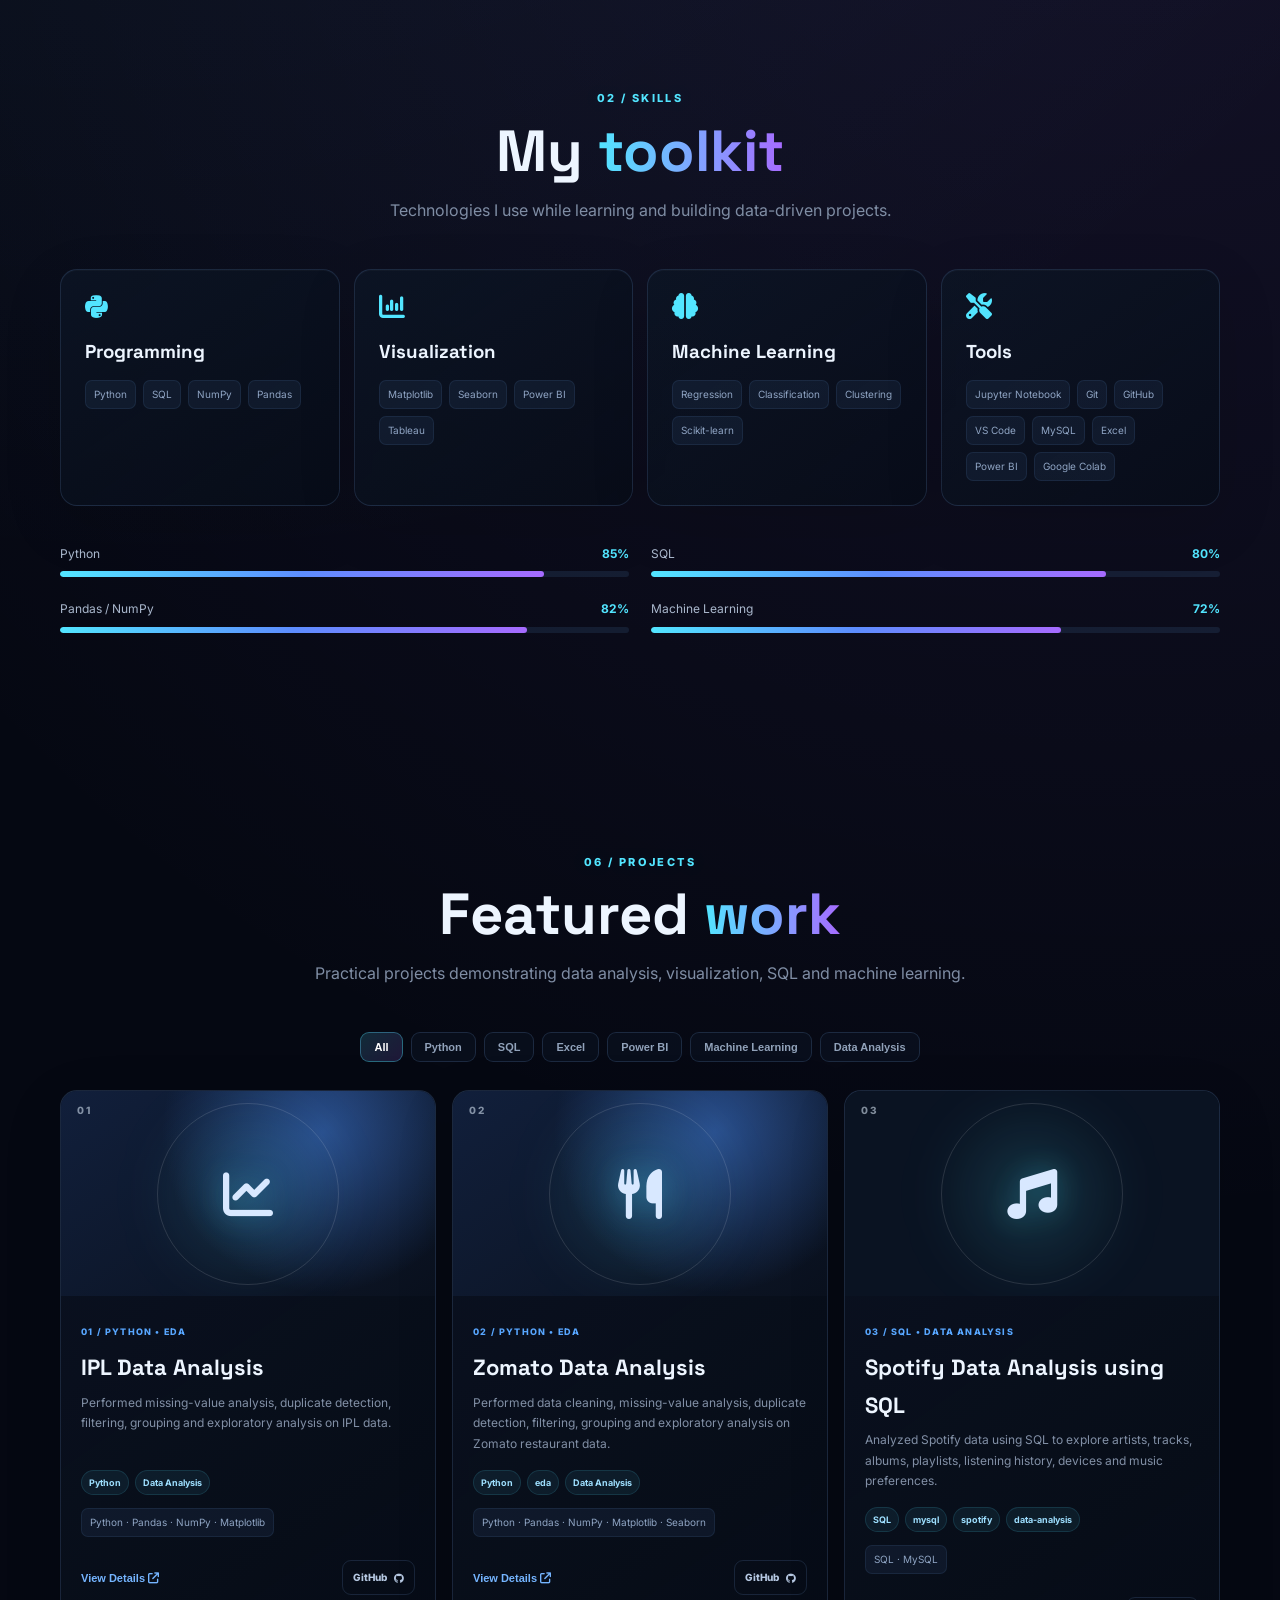
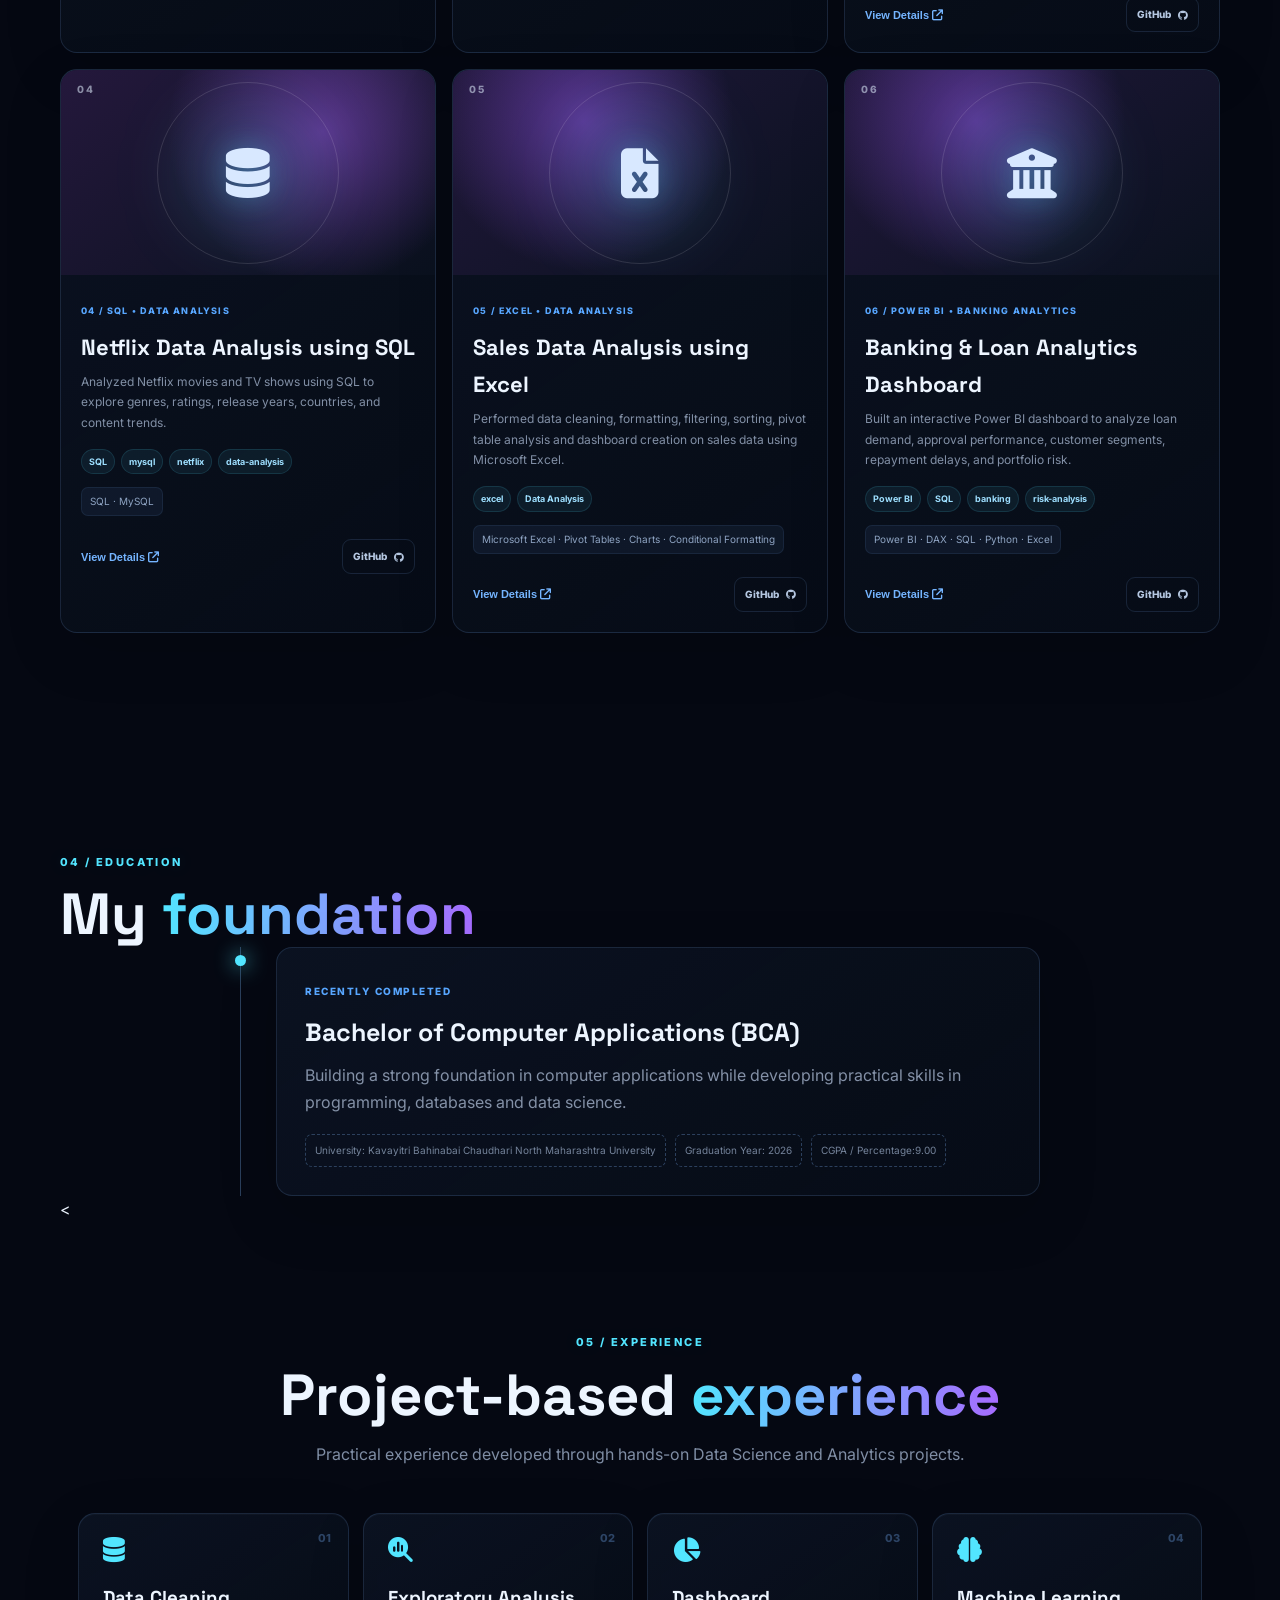
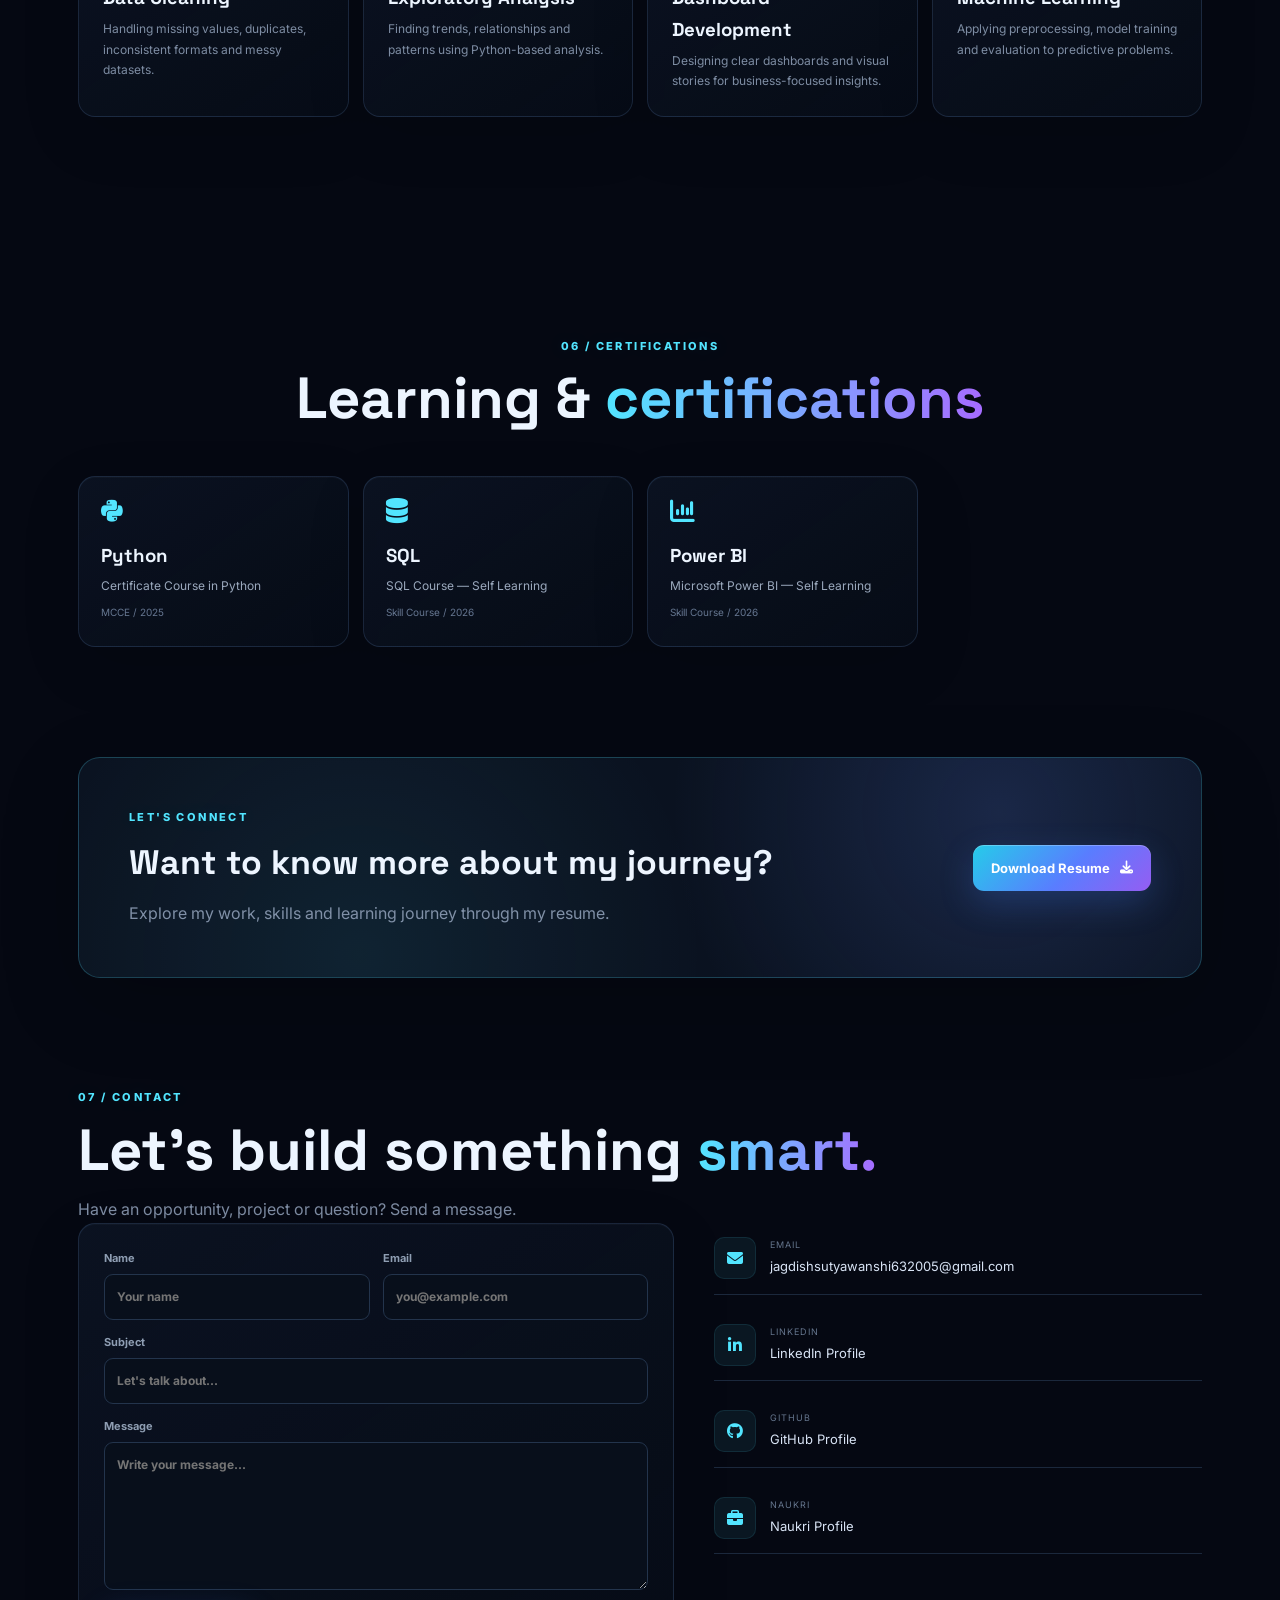
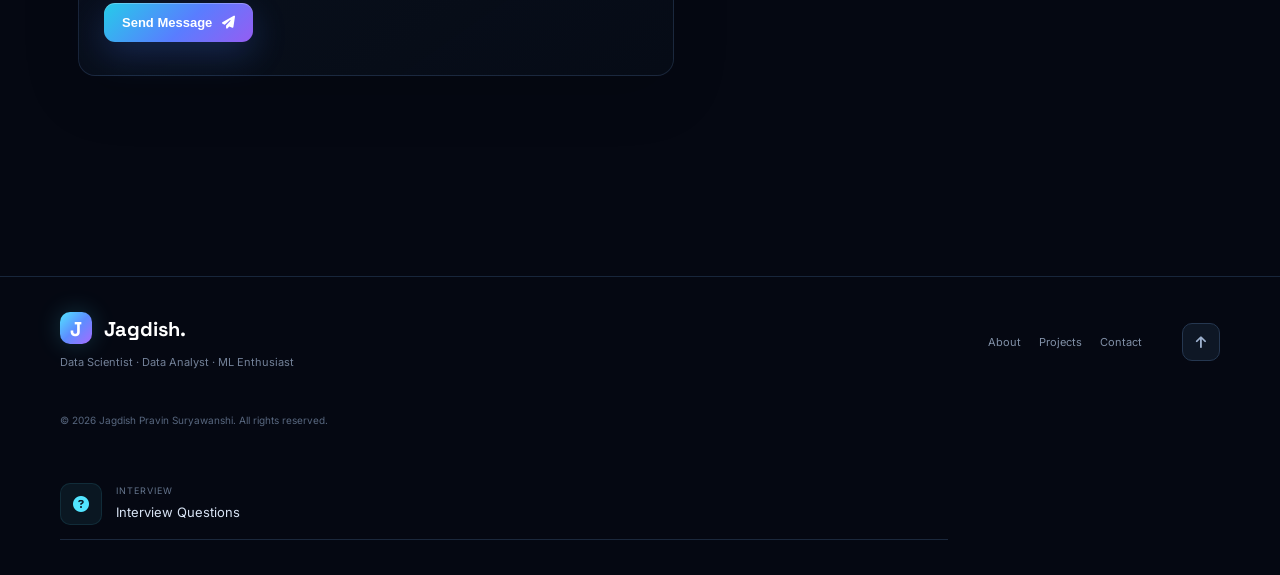
==== commit 98e52b56: "resume" ====
--- a/index.html
+++ b/index.html
@@ -412,7 +412,7 @@
     </section>
 
 
-    <!-- CERTIFICATIONS -->
+  <!-- CERTIFICATIONS -->
     <section class="section" id="certifications">
 
       <div class="section-heading centered reveal">
@@ -422,33 +422,28 @@
 
       <div class="cert-grid">
 
+       <div class="cert-card reveal">
+  <i class="fa-brands fa-python"></i>
+  <h3>Python</h3>
+  <p>Certificate Course in Python</p>
+  <span>MCCE / 2025</span>
+</div>
+
         <div class="cert-card reveal">
-          <i class="fa-brands fa-python"></i>
-          <h3>Python</h3>
-          <p>Certification details</p>
-          <span>Add organization / date / credential</span>
-        </div>
+  <i class="fas fa-database"></i>
+  <h3>SQL</h3>
+  <p>SQL Course — Self Learning</p>
+  <span>Skill Course / 2026</span>
+</div>
 
         <div class="cert-card reveal">
-          <i class="fa-solid fa-database"></i>
-          <h3>SQL</h3>
-          <p>Certification details</p>
-          <span>Add organization / date / credential</span>
-        </div>
-
-        <div class="cert-card reveal">
-          <i class="fa-solid fa-chart-line"></i>
-          <h3>Data Science</h3>
-          <p>Certification details</p>
-          <span>Add organization / date / credential</span>
-        </div>
-
-        <div class="cert-card reveal">
-          <i class="fa-solid fa-microchip"></i>
-          <h3>Machine Learning</h3>
-          <p>Certification details</p>
-          <span>Add organization / date / credential</span>
-        </div>
+  <i class="fas fa-chart-column"></i>
+  <h3>Power BI</h3>
+  <p>Microsoft Power BI — Self Learning</p>
+  <span>Skill Course / 2026</span>
+</div>
+
+     
 
       </div>
 
